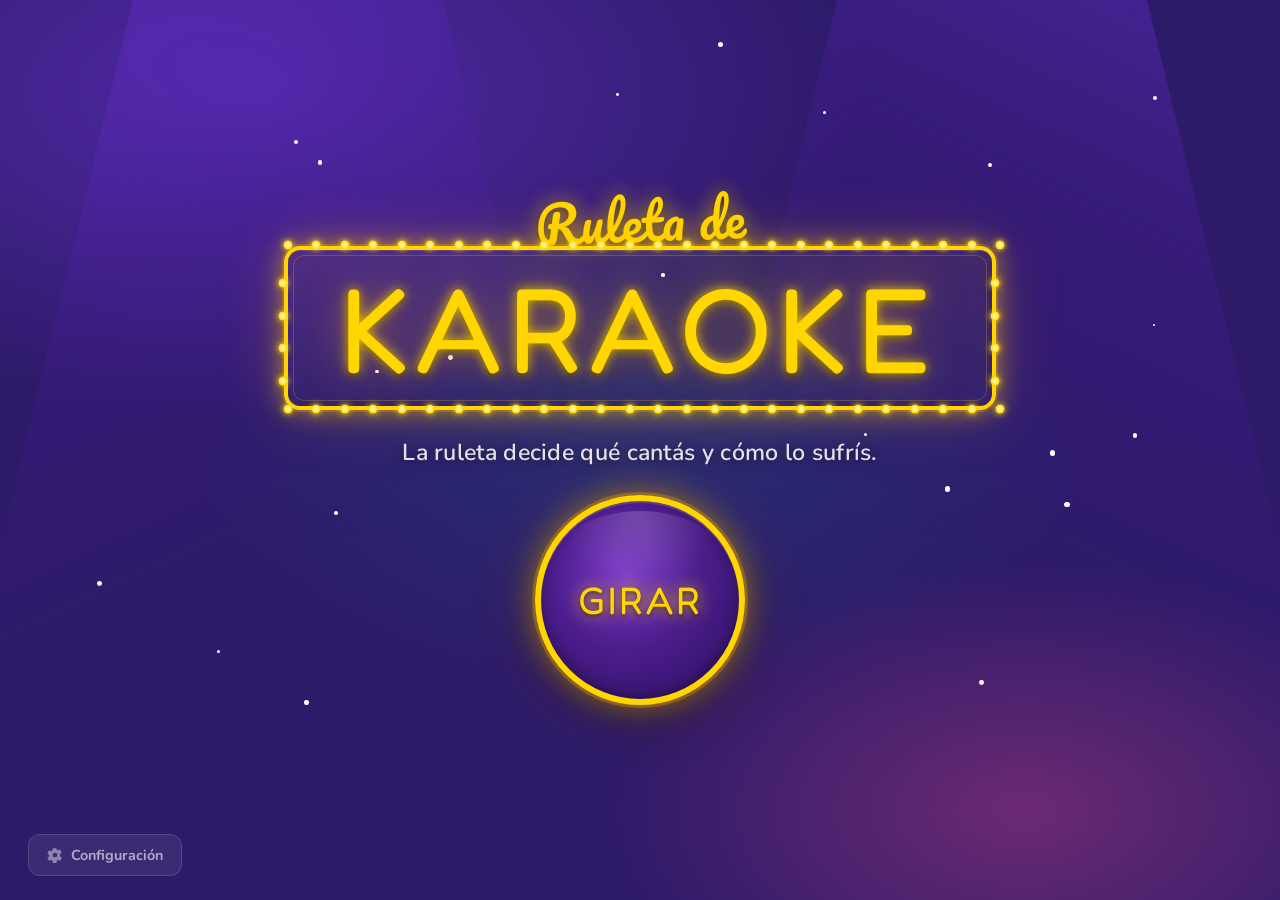
==== index.html @ f4d55608 "Add synthesised spin sound via Web Audio API" ====
<!DOCTYPE html>
<html lang="es">
<head>
  <meta charset="UTF-8" />
  <meta name="viewport" content="width=device-width, initial-scale=1.0" />
  <meta name="description" content="Ruleta de Karaoke — el party game que elige la canción y el desafío por vos." />
  <title>Ruleta de Karaoke 🎤</title>
  <link rel="stylesheet" href="css/style.css?v=7" />
</head>
<body>


  <!-- ══════════════════════════════════════════════════════
       SCREEN 1 — HOME
       ══════════════════════════════════════════════════════ -->
  <div id="screen-home" class="screen active">

    <!-- Decorative light beams -->
    <div class="home-beams" aria-hidden="true">
      <div class="beam beam-left"></div>
      <div class="beam beam-right"></div>
    </div>

    <!-- Sparkle stars (populated by JS) -->
    <div class="home-stars" id="home-stars" aria-hidden="true"></div>

    <!-- Centered main content -->
    <main class="home-main">

      <!-- Logo -->
      <div class="home-logo" role="heading" aria-label="Ruleta de Karaoke">
        <div class="logo-top">Ruleta de</div>
        <div class="logo-frame" id="logo-frame">
          <span class="logo-karaoke">KARAOKE</span>
        </div>
      </div>

      <!-- Tagline -->
      <p class="home-tagline">La ruleta decide qué cantás y cómo lo sufrís.</p>

      <!-- Current player (visible only when players are set) -->
      <div class="current-player-display hidden" id="current-player-display">
        <span class="turn-label">Turno de</span>
        <span class="turn-name" id="current-player-name"></span>
      </div>

      <!-- CTA principal -->
      <button class="btn-girar" id="btn-spin" aria-label="Girar la ruleta">
        GIRAR
      </button>

    </main>

    <!-- Configuración — bottom left, secondary -->
    <button class="btn-config-home" id="btn-config" aria-label="Configuración">
      <svg class="config-gear" width="16" height="16" viewBox="0 0 24 24" fill="currentColor" aria-hidden="true">
        <path d="M12 15.5A3.5 3.5 0 018.5 12 3.5 3.5 0 0112 8.5a3.5 3.5 0 013.5 3.5 3.5 3.5 0 01-3.5 3.5m7.43-2.92c.04-.34.07-.68.07-1.08s-.03-.74-.07-1.08l2.32-1.82c.21-.16.27-.46.13-.7l-2.2-3.8c-.14-.25-.42-.33-.67-.25l-2.74 1.1c-.57-.44-1.18-.81-1.86-1.08l-.42-2.9C14.22 2.18 13.95 2 13.66 2h-4.4c-.29 0-.56.18-.6.46l-.41 2.9c-.68.27-1.29.64-1.87 1.08L3.64 5.35c-.25-.09-.53 0-.67.25l-2.2 3.8c-.14.24-.08.54.13.7l2.32 1.82c-.04.34-.07.7-.07 1.08s.03.74.07 1.08L.9 15.9c-.21.16-.27.46-.13.7l2.2 3.8c.14.25.42.33.67.25l2.74-1.1c.58.44 1.19.81 1.87 1.08l.41 2.9c.04.28.31.47.6.47h4.4c.29 0 .56-.19.6-.47l.42-2.9c.68-.27 1.29-.64 1.86-1.08l2.74 1.1c.25.08.53 0 .67-.25l2.2-3.8c.14-.24.08-.54-.13-.7l-2.32-1.82z"/>
      </svg>
      Configuración
    </button>

  </div><!-- /screen-home -->


  <!-- ══════════════════════════════════════════════════════
       SCREEN 2 — SPINNING
       ══════════════════════════════════════════════════════ -->
  <div id="screen-spinning" class="screen hidden">

    <!-- Player badge (when players are loaded) -->
    <div class="spin-player-badge hidden" id="spin-player-badge"></div>

    <!-- ── THE VISOR ─────────────────────────────────────────── -->
    <div class="visor" id="visor">

      <!-- SONG section -->
      <div class="visor-section">
        <div class="visor-section-label">CANCIÓN</div>
        <div class="visor-window" id="window-song">
          <div class="window-tape" id="tape-song"></div>
          <div class="window-edge window-edge--left"></div>
          <div class="window-edge window-edge--right"></div>
        </div>
      </div>

      <!-- Divider -->
      <div class="visor-divider"></div>

      <!-- CHALLENGE section -->
      <div class="visor-section">
        <div class="visor-section-label">DESAFÍO</div>
        <div class="visor-window visor-window--sm" id="window-challenge">
          <div class="window-tape" id="tape-challenge"></div>
          <div class="window-edge window-edge--left"></div>
          <div class="window-edge window-edge--right"></div>
        </div>
      </div>

    </div><!-- /visor -->

    <!-- Subtle status label -->
    <p class="spin-status" id="spin-status">Girando…</p>

  </div><!-- /screen-spinning -->


  <!-- ══════════════════════════════════════════════════════
       SCREEN 3 — RESULT
       ══════════════════════════════════════════════════════ -->
  <div id="screen-result" class="screen hidden">

    <!-- Player badge -->
    <div class="result-player-badge hidden" id="result-player-badge"></div>

    <!-- Song card -->
    <div class="result-card song-card" id="result-song-card">
      <div class="card-eyebrow">🎵 Canción</div>
      <div id="result-song-title" class="song-title"></div>
      <div id="result-song-artist" class="song-artist"></div>
    </div>

    <!-- Challenge card -->
    <div class="result-card challenge-card" id="result-challenge-card">
      <div class="card-eyebrow">⚡ Desafío</div>
      <div class="challenge-inner">
        <span id="result-challenge-emoji" class="challenge-emoji"></span>
        <span id="result-challenge-text" class="challenge-text"></span>
      </div>
      <div id="result-intensity-badge" class="intensity-badge"></div>
    </div>

    <!-- Changes counter -->
    <div class="changes-row" id="result-actions-meta">
      <span>Cambios restantes:</span>
      <div id="changes-dots" class="changes-dots" style="display:flex;gap:6px;"></div>
    </div>

    <!-- Action buttons -->
    <div class="result-actions" id="result-actions">
      <button class="btn-change" id="btn-change-song">🔄 Cambiar canción</button>
      <button class="btn-sing"   id="btn-sing">🎤 CANTAR</button>
    </div>

    <!-- Reroll mini-overlay (shown inside this screen while quick-spinning) -->
    <div class="reroll-overlay hidden" id="reroll-overlay">
      <div class="reroll-visor-label">CANCIÓN</div>
      <div class="reroll-visor-window" id="reroll-window">
        <div class="window-tape" id="tape-reroll"></div>
        <div class="window-edge window-edge--left"></div>
        <div class="window-edge window-edge--right"></div>
      </div>
    </div>

  </div><!-- /screen-result -->


  <!-- ══════════════════════════════════════════════════════
       SCREEN 4 — PLAYER (YouTube karaoke)
       ══════════════════════════════════════════════════════ -->
  <div id="screen-player" class="screen hidden">

    <div class="player-header">
      <div class="player-song-info">
        <div class="player-song-title" id="player-song-title"></div>
        <div class="player-song-artist" id="player-song-artist"></div>
      </div>
      <div class="player-challenge-badge" id="player-challenge-badge"></div>
    </div>

    <div class="yt-container">
      <!-- YouTube IFrame API will populate this -->
      <div id="yt-embed" style="width:100%;height:100%;"></div>

      <!-- Error overlay (shown if embed is blocked) -->
      <div class="yt-error-overlay hidden" id="yt-error-overlay">
        <div class="yt-error-icon">😬</div>
        <div class="yt-error-text" id="yt-error-text">No se pudo cargar el video.</div>
        <div class="yt-error-note">
          Este video tiene restricciones de reproducción.
        </div>
        <div class="yt-error-actions">
          <button class="btn-reload-yt" id="btn-yt-reload">↩ Reintentar</button>
          <button class="btn-change"    id="btn-yt-skip">🔄 Otra canción</button>
        </div>
        <button class="btn-show-log" id="btn-show-log">📋 Ver log</button>
      </div>

      <!-- Log overlay -->
      <div class="log-overlay hidden" id="log-overlay">
        <pre class="log-pre" id="log-pre"></pre>
        <div class="log-actions">
          <button class="btn-copy-log" id="btn-copy-log">📋 Copiar</button>
          <button class="btn-close-log" id="btn-close-log">✕ Cerrar</button>
        </div>
      </div>
    </div>

    <div class="player-footer">
      <button class="btn-end-round" id="btn-end-round">⏭ SIGUIENTE RONDA</button>
    </div>

  </div><!-- /screen-player -->


  <!-- ══════════════════════════════════════════════════════
       MODAL — CONFIG
       ══════════════════════════════════════════════════════ -->
  <div id="modal-config" class="modal hidden" role="dialog" aria-modal="true" aria-label="Configuración">
    <div class="modal-backdrop" id="modal-backdrop"></div>

    <div class="modal-content">
      <div class="modal-header">
        <h2>⚙️ Configuración</h2>
        <button class="btn-close" id="btn-close-config" aria-label="Cerrar">✕</button>
      </div>

      <!-- Intensity -->
      <div class="config-section">
        <label class="config-label">Intensidad de desafíos</label>
        <div class="intensity-selector" id="intensity-selector">
          <button class="intensity-btn" data-value="suave">😊 Suave</button>
          <button class="intensity-btn active" data-value="estandar">🔥 Estándar</button>
          <button class="intensity-btn" data-value="picante">🌶️ Picante</button>
        </div>
      </div>

      <!-- Players -->
      <div class="config-section">
        <label class="config-label">Jugadores <span style="font-weight:400;text-transform:none;letter-spacing:0;">(opcional)</span></label>
        <div id="players-list" class="players-list"></div>
        <div class="add-player-row">
          <input
            type="text"
            id="player-input"
            class="player-input"
            placeholder="Nombre del jugador"
            maxlength="20"
            autocomplete="off"
          />
          <button class="btn-add-player" id="btn-add-player">+ Agregar</button>
        </div>
      </div>

      <button class="btn-save-config" id="btn-save-config">Guardar configuración</button>
    </div>
  </div><!-- /modal-config -->


  <!-- ══════════════════════════════════════════════════════
       SCREEN PLAYER V2 — built from scratch like test-embeds
       Uses pv2-off (opacity only, never display:none) so the
       YT.Player iframe lives in the DOM from API-ready onward.
       ══════════════════════════════════════════════════════ -->
  <div id="screen-player-v2" class="pv2-off">

    <div class="pv2-header">
      <div class="pv2-song-info">
        <div class="pv2-song-title"  id="pv2-song-title"></div>
        <div class="pv2-song-artist" id="pv2-song-artist"></div>
      </div>
      <div class="pv2-challenge-badge" id="pv2-challenge-badge"></div>
    </div>

    <div class="pv2-yt-wrap">
      <!-- Karaoke iframe -->
      <iframe
        id="karaoke-frame"
        src="karaoke-player.html"
        allow="autoplay; encrypted-media"
        allowfullscreen
        referrerpolicy="strict-origin-when-cross-origin"
        style="position:absolute;inset:0;width:100%;height:100%;border:none;"
      ></iframe>

      <!-- Error overlay (reuses existing .yt-error-overlay styles) -->
      <div class="yt-error-overlay hidden" id="pv2-error-overlay">
        <div class="yt-error-icon">😬</div>
        <div class="yt-error-text" id="pv2-error-text">No se pudo cargar el video.</div>
        <div class="yt-error-note">Este video tiene restricciones de reproducción.</div>
        <div class="yt-error-actions">
          <button class="btn-reload-yt" id="pv2-btn-reload">↩ Reintentar</button>
          <button class="btn-change"    id="pv2-btn-skip">🔄 Otra canción</button>
        </div>
        <button class="btn-show-log" id="pv2-btn-show-log">📋 Ver log</button>
      </div>

      <!-- Log overlay -->
      <div class="log-overlay hidden" id="pv2-log-overlay">
        <pre class="log-pre" id="pv2-log-pre"></pre>
        <div class="log-actions">
          <button class="btn-copy-log"  id="pv2-btn-copy-log">📋 Copiar</button>
          <button class="btn-close-log" id="pv2-btn-close-log">✕ Cerrar</button>
        </div>
      </div>
    </div>

    <div class="player-footer">
      <button class="btn-end-round" id="pv2-btn-end-round">⏭ SIGUIENTE RONDA</button>
    </div>

  </div><!-- /screen-player-v2 -->

  <!-- ── Scripts ──────────────────────────────────────────────── -->
  <script src="js/data.js?v=7"></script>
  <script src="js/wheel.js?v=7"></script>
  <script src="js/app.js?v=22"></script>
  <!-- YouTube IFrame API lives inside karaoke-player.html, not here -->

</body>
</html>
---- css/style.css ----
/* ============================================================
   RULETA DE KARAOKE — Styles
   ============================================================ */

/* ── Fonts ──────────────────────────────────────────────────── */
@import url('https://fonts.googleapis.com/css2?family=Fredoka+One&family=Nunito:wght@400;600;700;800;900&family=Pacifico&display=swap');

/* ── Variables ──────────────────────────────────────────────── */
:root {
  --bg:           #2D1B69;
  --bg-mid:       #3D2490;
  --bg-card:      rgba(255,255,255,0.10);
  --bg-card-alt:  rgba(255,255,255,0.07);
  --border:       rgba(255,255,255,0.15);

  --pink:         #FF4D8D;
  --yellow:       #FFD600;
  --teal:         #00C2C7;
  --orange:       #FF6E40;
  --purple:       #A78BFA;
  --green:        #22C55E;

  --text:         #FFFFFF;
  --text-muted:   #C4AFFF;
  --text-dim:     rgba(255,255,255,0.5);

  --radius-sm:    12px;
  --radius-md:    20px;
  --radius-lg:    28px;
  --radius-pill:  999px;

  --shadow:       0 8px 32px rgba(0,0,0,0.4);
  --shadow-lg:    0 16px 48px rgba(0,0,0,0.5);

  --transition:   0.22s ease;

  --font-title:   'Fredoka One', cursive;
  --font-body:    'Nunito', sans-serif;
}

/* ── Reset ──────────────────────────────────────────────────── */
*, *::before, *::after { box-sizing: border-box; margin: 0; padding: 0; }

html, body {
  height: 100%;
  overflow: hidden;
  background: var(--bg);
  color: var(--text);
  font-family: var(--font-body);
  font-size: 16px;
  -webkit-font-smoothing: antialiased;
}

button {
  font-family: var(--font-body);
  cursor: pointer;
  border: none;
  outline: none;
}

/* ── Background decoration ──────────────────────────────────── */
body::before {
  content: '';
  position: fixed;
  inset: 0;
  background:
    radial-gradient(ellipse 80% 60% at 20% 10%, rgba(124,58,237,0.45) 0%, transparent 60%),
    radial-gradient(ellipse 60% 50% at 80% 90%, rgba(255,77,141,0.30) 0%, transparent 55%),
    radial-gradient(ellipse 50% 40% at 50% 50%, rgba(0,194,199,0.12) 0%, transparent 70%);
  pointer-events: none;
  z-index: 0;
}

/* ── Screens ────────────────────────────────────────────────── */
.screen {
  position: fixed;
  inset: 0;
  display: flex;
  flex-direction: column;
  align-items: center;
  justify-content: flex-start;
  z-index: 1;
  overflow-y: auto;
  overflow-x: hidden;
  transition: opacity var(--transition), transform var(--transition);
}

.screen.hidden {
  opacity: 0;
  pointer-events: none;
  transform: scale(0.97);
}

.screen.active {
  opacity: 1;
  pointer-events: all;
  transform: scale(1);
}

/* ── ════════════════════════════════════════════════════════
   HOME SCREEN
   ════════════════════════════════════════════════════════ */

#screen-home {
  padding: 0;
  justify-content: center;
  overflow: hidden;
}

/* ── Light beams ─────────────────────────────────────── */
.home-beams {
  position: absolute;
  inset: 0;
  pointer-events: none;
  z-index: 0;
}

.beam {
  position: absolute;
  top: 0;
  width: 55%;
  height: 90%;
  opacity: 0.75;
}

.beam-left {
  left: -5%;
  background: linear-gradient(
    155deg,
    rgba(110, 50, 220, 0.55) 0%,
    rgba(90, 30, 180, 0.25) 30%,
    transparent 65%
  );
  clip-path: polygon(28% 0%, 72% 0%, 100% 100%, 0% 100%);
}

.beam-right {
  right: -5%;
  background: linear-gradient(
    205deg,
    rgba(110, 50, 220, 0.55) 0%,
    rgba(90, 30, 180, 0.25) 30%,
    transparent 65%
  );
  clip-path: polygon(28% 0%, 72% 0%, 100% 100%, 0% 100%);
}

/* ── Stars ───────────────────────────────────────────── */
.home-stars {
  position: absolute;
  inset: 0;
  pointer-events: none;
  z-index: 0;
}

.star {
  position: absolute;
  border-radius: 50%;
  background: white;
  animation: twinkle var(--dur, 2s) ease-in-out infinite alternate;
  animation-delay: var(--delay, 0s);
}

@keyframes twinkle {
  0%   { opacity: 0.15; transform: scale(0.8); }
  100% { opacity: 0.9;  transform: scale(1.2); }
}

/* ── Main layout ─────────────────────────────────────── */
.home-main {
  position: relative;
  z-index: 1;
  display: flex;
  flex-direction: column;
  align-items: center;
  justify-content: center;
  gap: clamp(18px, 3vh, 32px);
  padding: 0 24px;
  width: 100%;
  flex: 1;
}

/* ── Logo ────────────────────────────────────────────── */
.home-logo {
  display: flex;
  flex-direction: column;
  align-items: center;
  gap: 4px;
}

/* "Ruleta de" — script style */
.logo-top {
  font-family: 'Pacifico', cursive;
  font-size: clamp(1.8rem, 4vw, 3rem);
  color: #FFD600;
  text-shadow:
    0 0 20px rgba(255, 214, 0, 0.7),
    0 2px 8px rgba(0, 0, 0, 0.5);
  line-height: 1;
  /* Slight tilt for personality */
  transform: rotate(-2deg);
  margin-bottom: -4px;
}

/* Marquee frame around KARAOKE */
.logo-frame {
  position: relative;
  border: 4px solid #FFD600;
  border-radius: 16px;
  padding: clamp(10px, 2vh, 18px) clamp(28px, 5vw, 52px);
  background: linear-gradient(
    180deg,
    rgba(255, 214, 0, 0.07) 0%,
    rgba(180, 100, 0, 0.04) 100%
  );
  box-shadow:
    0 0 0 2px rgba(255, 160, 0, 0.25),
    0 0 24px rgba(255, 214, 0, 0.55),
    0 0 64px rgba(255, 160, 0, 0.25),
    inset 0 1px 0 rgba(255, 255, 255, 0.12);
}

/* Inner secondary border — marquee depth */
.logo-frame::before {
  content: '';
  position: absolute;
  inset: 5px;
  border-radius: 11px;
  border: 1.5px solid rgba(255, 214, 0, 0.22);
  pointer-events: none;
}

/* Marquee dot lights (JS adds .logo-dot children) */
.logo-dot {
  position: absolute;
  width: 9px;
  height: 9px;
  border-radius: 50%;
  background: radial-gradient(circle, #FFF8A0 20%, #FFD600 70%);
  box-shadow:
    0 0 5px rgba(255, 214, 0, 0.9),
    0 0 10px rgba(255, 214, 0, 0.5);
  animation: dot-pulse 1.6s ease-in-out infinite alternate;
  animation-delay: var(--dot-delay, 0s);
}

@keyframes dot-pulse {
  from { opacity: 0.55; box-shadow: 0 0 4px rgba(255,214,0,0.6); }
  to   { opacity: 1;    box-shadow: 0 0 10px rgba(255,214,0,1), 0 0 18px rgba(255,160,0,0.5); }
}

/* "KARAOKE" text */
.logo-karaoke {
  display: block;
  font-family: var(--font-title);
  font-size: clamp(3.2rem, 9vw, 7rem);
  color: #FFD600;
  letter-spacing: clamp(3px, 0.8vw, 8px);
  line-height: 1;
  text-shadow:
    0 0 12px rgba(255, 214, 0, 0.9),
    0 0 40px rgba(255, 160, 0, 0.5),
    0 3px 6px rgba(0, 0, 0, 0.6);
}

/* ── Tagline ──────────────────────────────────────────── */
.home-tagline {
  font-family: var(--font-body);
  font-size: clamp(0.95rem, 2.2vw, 1.35rem);
  font-weight: 600;
  color: rgba(255, 255, 255, 0.88);
  text-align: center;
  letter-spacing: 0.3px;
  text-shadow: 0 1px 8px rgba(0, 0, 0, 0.5);
  max-width: 520px;
}

/* ── Player turn ──────────────────────────────────────── */
.current-player-display {
  display: flex;
  flex-direction: column;
  align-items: center;
  gap: 4px;
  min-height: 52px;
}

.current-player-display.hidden { display: none; }

.turn-label {
  font-size: 0.78rem;
  font-weight: 800;
  color: var(--text-muted);
  text-transform: uppercase;
  letter-spacing: 2px;
}

.turn-name {
  display: inline-block;
  background: linear-gradient(135deg, var(--pink), var(--purple));
  border-radius: var(--radius-pill);
  padding: 6px 22px;
  font-family: var(--font-title);
  font-size: 1.3rem;
  color: white;
  box-shadow: 0 4px 16px rgba(255,77,141,0.4);
}

/* ── GIRAR button — circular, gold ───────────────────── */
.btn-girar {
  position: relative;
  width: clamp(148px, 20vw, 210px);
  height: clamp(148px, 20vw, 210px);
  border-radius: 50%;

  /* Outer gold ring */
  background: radial-gradient(
    circle at 42% 38%,
    #7B35C8 0%,
    #4A1D8A 45%,
    #2D0F60 100%
  );
  border: 6px solid #FFD600;

  box-shadow:
    0 0 0 3px rgba(255, 160, 0, 0.3),
    0 0 30px rgba(255, 214, 0, 0.5),
    0 0 70px rgba(255, 140, 0, 0.2),
    0 10px 40px rgba(0, 0, 0, 0.55),
    inset 0 2px 0 rgba(255, 255, 255, 0.15),
    inset 0 -4px 12px rgba(0, 0, 0, 0.3);

  font-family: var(--font-title);
  font-size: clamp(1.7rem, 3.5vw, 2.4rem);
  letter-spacing: 3px;
  color: #FFD600;
  text-shadow:
    0 0 16px rgba(255, 214, 0, 0.9),
    0 2px 4px rgba(0, 0, 0, 0.6);

  cursor: pointer;
  transition: transform 0.15s cubic-bezier(0.34, 1.56, 0.64, 1),
              box-shadow 0.15s ease;
  overflow: hidden;
}

/* Shine overlay inside button */
.btn-girar::before {
  content: '';
  position: absolute;
  top: 5%;
  left: 10%;
  width: 80%;
  height: 45%;
  border-radius: 50%;
  background: radial-gradient(
    ellipse at 50% 0%,
    rgba(255, 255, 255, 0.18) 0%,
    transparent 70%
  );
  pointer-events: none;
}

.btn-girar:hover {
  transform: scale(1.07);
  box-shadow:
    0 0 0 4px rgba(255, 200, 0, 0.45),
    0 0 50px rgba(255, 214, 0, 0.75),
    0 0 100px rgba(255, 140, 0, 0.3),
    0 14px 50px rgba(0, 0, 0, 0.55),
    inset 0 2px 0 rgba(255, 255, 255, 0.2),
    inset 0 -4px 12px rgba(0, 0, 0, 0.3);
}

.btn-girar:active {
  transform: scale(0.96);
  box-shadow:
    0 0 0 2px rgba(255, 200, 0, 0.3),
    0 0 20px rgba(255, 214, 0, 0.4),
    0 4px 16px rgba(0, 0, 0, 0.5),
    inset 0 4px 12px rgba(0, 0, 0, 0.4);
}

/* Subtle pulsing glow on GIRAR (idle) */
@keyframes girar-pulse {
  0%, 100% { box-shadow:
    0 0 0 3px rgba(255, 160, 0, 0.3),
    0 0 30px rgba(255, 214, 0, 0.5),
    0 0 70px rgba(255, 140, 0, 0.2),
    0 10px 40px rgba(0, 0, 0, 0.55),
    inset 0 2px 0 rgba(255, 255, 255, 0.15),
    inset 0 -4px 12px rgba(0, 0, 0, 0.3);
  }
  50% { box-shadow:
    0 0 0 5px rgba(255, 160, 0, 0.2),
    0 0 45px rgba(255, 214, 0, 0.65),
    0 0 90px rgba(255, 140, 0, 0.3),
    0 10px 40px rgba(0, 0, 0, 0.55),
    inset 0 2px 0 rgba(255, 255, 255, 0.15),
    inset 0 -4px 12px rgba(0, 0, 0, 0.3);
  }
}

.btn-girar {
  animation: girar-pulse 2.8s ease-in-out infinite;
}

.btn-girar:hover,
.btn-girar:active {
  animation: none;
}

/* ── Configuración button — bottom left ───────────────── */
.btn-config-home {
  position: absolute;
  bottom: 24px;
  left: 28px;
  z-index: 2;

  display: flex;
  align-items: center;
  gap: 8px;

  background: rgba(255, 255, 255, 0.07);
  border: 1.5px solid rgba(255, 255, 255, 0.13);
  border-radius: var(--radius-sm);
  padding: 10px 18px;

  font-family: var(--font-body);
  font-size: 0.9rem;
  font-weight: 700;
  color: rgba(255, 255, 255, 0.6);

  cursor: pointer;
  transition: background 0.2s, color 0.2s, border-color 0.2s;
  backdrop-filter: blur(6px);
}

.btn-config-home:hover {
  background: rgba(255, 255, 255, 0.14);
  color: rgba(255, 255, 255, 0.92);
  border-color: rgba(255, 255, 255, 0.25);
}

.config-gear {
  opacity: 0.7;
  flex-shrink: 0;
  transition: transform 0.4s ease;
}

.btn-config-home:hover .config-gear {
  transform: rotate(60deg);
  opacity: 1;
}

/* ── ════════════════════════════════════════════════════════
   SPINNING SCREEN — VISOR
   ════════════════════════════════════════════════════════ */

#screen-spinning {
  align-items: center;
  justify-content: center;
  gap: 20px;
  overflow: hidden;
}

/* Player badge */
.spin-player-badge {
  display: inline-block;
  background: linear-gradient(135deg, var(--pink), var(--purple));
  border-radius: var(--radius-pill);
  padding: 6px 22px;
  font-family: var(--font-title);
  font-size: 1.1rem;
  box-shadow: 0 4px 16px rgba(255,77,141,0.4);
  z-index: 1;
}
.spin-player-badge.hidden { display: none; }

/* ── Visor container ─────────────────────────────────────── */
.visor {
  width: min(88vw, 700px);
  background: linear-gradient(160deg, #18093A 0%, #100626 60%, #18093A 100%);
  border-radius: 28px;
  border: 1.5px solid rgba(255, 255, 255, 0.07);
  padding: clamp(20px, 3vh, 32px) clamp(20px, 4vw, 36px);
  box-shadow:
    0 0 0 1px rgba(255, 255, 255, 0.03),
    0 32px 80px rgba(0, 0, 0, 0.75),
    0 8px 24px rgba(0, 0, 0, 0.5),
    inset 0 1px 0 rgba(255, 255, 255, 0.06);
  display: flex;
  flex-direction: column;
  gap: 12px;
  position: relative;
  z-index: 1;
}

/* Subtle top edge highlight on visor */
.visor::before {
  content: '';
  position: absolute;
  top: 0;
  left: 10%;
  right: 10%;
  height: 1px;
  background: linear-gradient(90deg, transparent, rgba(255,255,255,0.12), transparent);
  border-radius: 1px;
  pointer-events: none;
}

/* ── Visor section (song / challenge) ────────────────────── */
.visor-section {
  display: flex;
  flex-direction: column;
  gap: 6px;
}

.visor-section-label {
  font-family: var(--font-body);
  font-size: 0.65rem;
  font-weight: 800;
  letter-spacing: 3.5px;
  text-transform: uppercase;
  color: rgba(255, 255, 255, 0.28);
  padding-left: 6px;
}

/* ── Window — the visible curved opening ─────────────────── */
.visor-window {
  position: relative;
  height: 110px;
  border-radius: 18px;
  overflow: hidden;
  background: #060115;
  border: 1.5px solid rgba(255, 255, 255, 0.05);
  box-shadow:
    inset 0 4px 24px rgba(0, 0, 0, 0.9),
    inset 0 0 0 1px rgba(0, 0, 0, 0.5);
}

.visor-window--sm {
  height: 85px;
}

/* Top/bottom inner shadow for depth — makes items "emerge" into view */
.visor-window::before,
.visor-window::after {
  content: '';
  position: absolute;
  left: 0;
  right: 0;
  height: 32px;
  z-index: 3;
  pointer-events: none;
}

.visor-window::before {
  top: 0;
  background: linear-gradient(180deg, #060115 0%, transparent 100%);
}

.visor-window::after {
  bottom: 0;
  background: linear-gradient(0deg, #060115 0%, transparent 100%);
}

/* ── Tape — scrolling strip of items ─────────────────────── */
.window-tape {
  position: absolute;
  left: 0;
  right: 0;
  top: 0;
  will-change: transform;
}

/* Individual tape item */
.tape-item {
  display: flex;
  align-items: center;
  justify-content: center;
  padding: 0 28px;
  text-align: center;
  box-sizing: border-box;
  gap: 10px;
}

/* Song tape items */
.tape-item--song {
  flex-direction: column;
  gap: 2px;
}

.tape-song-inner {
  display: flex;
  flex-direction: column;
  align-items: center;
  gap: 2px;
  width: 100%;
}

.tape-song-title {
  font-family: var(--font-title);
  font-size: clamp(1.3rem, 3.2vw, 1.9rem);
  color: #FFFFFF;
  line-height: 1.15;
  white-space: nowrap;
  overflow: hidden;
  text-overflow: ellipsis;
  max-width: 100%;
}

.tape-song-artist {
  font-family: var(--font-body);
  font-size: clamp(0.78rem, 1.8vw, 0.95rem);
  font-weight: 700;
  color: rgba(167, 139, 250, 0.85);
  white-space: nowrap;
  overflow: hidden;
  text-overflow: ellipsis;
  max-width: 100%;
}

/* Challenge tape items */
.tape-item--challenge {
  flex-direction: row;
  gap: 12px;
}

.tape-challenge-emoji {
  font-size: clamp(1.3rem, 3vw, 1.8rem);
  flex-shrink: 0;
  line-height: 1;
}

.tape-challenge-text {
  font-family: var(--font-title);
  font-size: clamp(1.1rem, 2.8vw, 1.55rem);
  color: var(--yellow);
  text-align: left;
  line-height: 1.2;
}

/* Target item snap animation (plays when tape stops) */
.tape-item--target {
  animation: none;
}

.tape-item--snap {
  animation: tape-snap 0.35s cubic-bezier(0.34, 1.56, 0.64, 1);
}

@keyframes tape-snap {
  0%   { transform: scale(0.95); opacity: 0.7; }
  60%  { transform: scale(1.04); }
  100% { transform: scale(1);    opacity: 1; }
}

/* ── Edge fades — depth/framing ──────────────────────────── */
.window-edge {
  position: absolute;
  top: 0;
  bottom: 0;
  width: 72px;
  z-index: 2;
  pointer-events: none;
}

.window-edge--left {
  left: 0;
  background: linear-gradient(90deg, #060115 0%, transparent 100%);
}

.window-edge--right {
  right: 0;
  background: linear-gradient(-90deg, #060115 0%, transparent 100%);
}

/* ── Divider between sections ────────────────────────────── */
.visor-divider {
  height: 1px;
  background: linear-gradient(90deg, transparent, rgba(255,255,255,0.07), transparent);
  margin: 0 4px;
}

/* ── Spin status label ───────────────────────────────────── */
.spin-status {
  font-family: var(--font-body);
  font-size: 0.8rem;
  font-weight: 800;
  color: rgba(255, 255, 255, 0.22);
  text-transform: uppercase;
  letter-spacing: 2.5px;
  text-align: center;
  z-index: 1;
  transition: opacity 0.3s;
}

/* ── Wheel wrap (kept for reroll overlay) ────────────────── */
.wheel-wrap {
  display: flex;
  flex-direction: column;
  align-items: center;
  gap: 8px;
}

.wheel-label {
  font-family: var(--font-body);
  font-weight: 800;
  font-size: 0.72rem;
  letter-spacing: 2px;
  text-transform: uppercase;
  color: var(--text-muted);
}

/* ── ════════════════════════════════════════════════════════
   RESULT SCREEN
   ════════════════════════════════════════════════════════ */

#screen-result {
  padding: 20px 24px 32px;
  gap: 14px;
  justify-content: center;
  max-width: 680px;
  margin: 0 auto;
}

.result-player-badge {
  background: linear-gradient(135deg, var(--pink), var(--purple));
  border-radius: var(--radius-pill);
  padding: 8px 28px;
  font-family: var(--font-title);
  font-size: 1.3rem;
  text-align: center;
  box-shadow: 0 4px 16px rgba(255,77,141,0.4);
  align-self: center;
}

.result-player-badge.hidden { display: none; }

/* Cards */
.result-card {
  width: 100%;
  border-radius: var(--radius-lg);
  padding: 20px 28px;
  border: 1.5px solid var(--border);
  backdrop-filter: blur(12px);
  -webkit-backdrop-filter: blur(12px);
  box-shadow: var(--shadow);
  opacity: 0;
  transform: translateY(24px);
  transition: none;
}

.result-card.pop-in {
  animation: card-pop 0.45s cubic-bezier(0.34,1.56,0.64,1) forwards;
}

@keyframes card-pop {
  from { opacity: 0; transform: translateY(28px) scale(0.94); }
  to   { opacity: 1; transform: translateY(0)    scale(1); }
}

.song-card {
  background: linear-gradient(135deg, rgba(255,77,141,0.18) 0%, rgba(124,58,237,0.18) 100%);
  border-color: rgba(255,77,141,0.35);
}

.challenge-card {
  background: linear-gradient(135deg, rgba(255,214,0,0.12) 0%, rgba(255,110,64,0.12) 100%);
  border-color: rgba(255,214,0,0.30);
}

.card-eyebrow {
  font-size: 0.72rem;
  font-weight: 800;
  letter-spacing: 2.5px;
  text-transform: uppercase;
  color: var(--text-muted);
  margin-bottom: 6px;
}

.song-title {
  font-family: var(--font-title);
  font-size: clamp(1.6rem, 4vw, 2.4rem);
  line-height: 1.15;
  color: var(--text);
  word-break: break-word;
}

.song-artist {
  font-size: 1rem;
  font-weight: 700;
  color: var(--pink);
  margin-top: 4px;
}

/* Swap animation for reroll */
.swap-out {
  animation: swap-out 0.25s ease forwards;
}
.swap-in {
  animation: swap-in 0.35s cubic-bezier(0.34,1.56,0.64,1) forwards;
}

@keyframes swap-out {
  from { opacity: 1; transform: translateY(0); }
  to   { opacity: 0; transform: translateY(-10px); }
}
@keyframes swap-in {
  from { opacity: 0; transform: translateY(10px) scale(0.95); }
  to   { opacity: 1; transform: translateY(0)    scale(1); }
}

.challenge-inner {
  display: flex;
  align-items: center;
  gap: 14px;
}

.challenge-emoji {
  font-size: 2.4rem;
  line-height: 1;
  flex-shrink: 0;
}

.challenge-text {
  font-family: var(--font-title);
  font-size: clamp(1.25rem, 3vw, 1.9rem);
  line-height: 1.2;
  color: var(--text);
  flex: 1;
}

.intensity-badge {
  display: inline-block;
  font-size: 0.75rem;
  font-weight: 800;
  letter-spacing: 1.5px;
  text-transform: uppercase;
  border-radius: var(--radius-pill);
  padding: 3px 12px;
  margin-top: 8px;
}

.intensity-suave    { background: rgba(34,197,94,0.25);  color: #86efac; border: 1px solid rgba(34,197,94,0.4); }
.intensity-estandar { background: rgba(255,110,64,0.25); color: #fdba74; border: 1px solid rgba(255,110,64,0.4); }
.intensity-picante  { background: rgba(239,68,68,0.25);  color: #fca5a5; border: 1px solid rgba(239,68,68,0.4); }

/* Changes counter */
.changes-row {
  display: flex;
  align-items: center;
  justify-content: center;
  gap: 10px;
  font-size: 0.82rem;
  font-weight: 700;
  color: var(--text-muted);
  text-transform: uppercase;
  letter-spacing: 1.5px;
  opacity: 0;
}

.changes-row.pop-in {
  animation: card-pop 0.4s 0.3s cubic-bezier(0.34,1.56,0.64,1) forwards;
}

.change-dot {
  display: inline-block;
  width: 14px;
  height: 14px;
  border-radius: 50%;
  transition: background var(--transition), transform var(--transition);
}

.change-dot.available {
  background: var(--yellow);
  box-shadow: 0 0 8px rgba(255,214,0,0.6);
}

.change-dot.used {
  background: rgba(255,255,255,0.15);
}

/* Result actions */
.result-actions {
  width: 100%;
  display: flex;
  gap: 12px;
  opacity: 0;
}

.result-actions.pop-in {
  animation: card-pop 0.45s 0.36s cubic-bezier(0.34,1.56,0.64,1) forwards;
}

.btn-change {
  flex: 1;
  background: var(--bg-card);
  border: 1.5px solid var(--border);
  border-radius: var(--radius-pill);
  padding: 14px 16px;
  color: var(--text);
  font-family: var(--font-body);
  font-size: 0.95rem;
  font-weight: 800;
  display: flex;
  align-items: center;
  justify-content: center;
  gap: 8px;
  transition: background var(--transition), transform 0.12s;
  backdrop-filter: blur(8px);
}

.btn-change:hover:not(:disabled) {
  background: rgba(255,255,255,0.15);
  transform: translateY(-2px);
}

.btn-change:disabled {
  opacity: 0.35;
  cursor: not-allowed;
}

.btn-sing {
  flex: 1.5;
  background: linear-gradient(135deg, var(--yellow) 0%, var(--orange) 100%);
  border-radius: var(--radius-pill);
  padding: 14px 24px;
  color: #1A0A3E;
  font-family: var(--font-title);
  font-size: 1.3rem;
  letter-spacing: 1px;
  box-shadow: 0 6px 24px rgba(255,214,0,0.45);
  display: flex;
  align-items: center;
  justify-content: center;
  gap: 8px;
  transition: transform 0.12s, box-shadow 0.12s;
}

.btn-sing:hover:not(:disabled) {
  transform: translateY(-3px) scale(1.03);
  box-shadow: 0 10px 32px rgba(255,214,0,0.55);
}

.btn-sing:active {
  transform: translateY(1px) scale(0.98);
}

.btn-sing:disabled { opacity: 0.4; cursor: not-allowed; }

/* Reroll overlay */
.reroll-overlay {
  position: absolute;
  inset: 0;
  z-index: 10;
  display: flex;
  flex-direction: column;
  align-items: center;
  justify-content: center;
  background: rgba(45,27,105,0.85);
  backdrop-filter: blur(6px);
  border-radius: var(--radius-md);
  gap: 16px;
}

.reroll-overlay.hidden { display: none; }

.reroll-visor-label {
  font-family: var(--font-title);
  font-size: 0.68rem;
  letter-spacing: 0.14em;
  color: rgba(255,255,255,0.45);
  text-transform: uppercase;
  margin-bottom: 4px;
}

.reroll-visor-window {
  position: relative;
  width: min(380px, 84vw);
  height: 84px;
  overflow: hidden;
  border-radius: 12px;
  background: rgba(0,0,0,0.3);
  border: 1px solid rgba(255,255,255,0.1);
}

.reroll-visor-window::before,
.reroll-visor-window::after {
  content: '';
  position: absolute;
  left: 0; right: 0;
  height: 26px;
  z-index: 2;
  pointer-events: none;
}
.reroll-visor-window::before {
  top: 0;
  background: linear-gradient(180deg, rgba(20,10,55,0.92) 0%, transparent 100%);
}
.reroll-visor-window::after {
  bottom: 0;
  background: linear-gradient(0deg, rgba(20,10,55,0.92) 0%, transparent 100%);
}

#screen-result {
  position: relative;
}

/* ── ════════════════════════════════════════════════════════
   PLAYER SCREEN (YouTube)
   ════════════════════════════════════════════════════════ */

#screen-player {
  padding: 0;
  justify-content: flex-start;
}

.player-header {
  width: 100%;
  background: linear-gradient(180deg, rgba(45,27,105,0.95) 0%, rgba(45,27,105,0.6) 100%);
  backdrop-filter: blur(10px);
  padding: 14px 24px 12px;
  display: flex;
  align-items: center;
  justify-content: space-between;
  gap: 12px;
  flex-wrap: wrap;
  z-index: 2;
  border-bottom: 1px solid var(--border);
}

.player-song-info {
  display: flex;
  flex-direction: column;
}

.player-song-title {
  font-family: var(--font-title);
  font-size: 1.25rem;
  color: var(--text);
}

.player-song-artist {
  font-size: 0.85rem;
  font-weight: 700;
  color: var(--pink);
}

.player-challenge-badge {
  background: linear-gradient(135deg, rgba(255,214,0,0.2), rgba(255,110,64,0.2));
  border: 1px solid rgba(255,214,0,0.3);
  border-radius: var(--radius-pill);
  padding: 6px 16px;
  font-size: 0.85rem;
  font-weight: 800;
  color: var(--yellow);
  white-space: nowrap;
}

.yt-container {
  flex: 1;
  width: 100%;
  position: relative;
  background: #000;
  overflow: hidden;
  min-height: 200px;
}

/* Force the YouTube iframe to fill its container */
#yt-embed {
  position: absolute;
  inset: 0;
}

#yt-embed iframe {
  width: 100% !important;
  height: 100% !important;
  display: block;
}

.yt-error-overlay {
  position: absolute;
  inset: 0;
  background: rgba(45,27,105,0.95);
  display: flex;
  flex-direction: column;
  align-items: center;
  justify-content: center;
  gap: 16px;
  z-index: 5;
}

.yt-error-overlay.hidden { display: none; }

.yt-error-actions {
  display: flex;
  gap: 12px;
  align-items: center;
  margin-top: 4px;
  flex-wrap: wrap;
  justify-content: center;
}

.btn-reload-yt {
  flex: none;
  background: linear-gradient(135deg, var(--pink) 0%, var(--purple) 100%);
  color: #fff;
  border: none;
  border-radius: var(--radius-pill);
  padding: 12px 28px;
  font-family: var(--font-body);
  font-size: 0.95rem;
  font-weight: 800;
  cursor: pointer;
  transition: transform 0.12s, box-shadow 0.12s;
}
.btn-reload-yt:hover { transform: translateY(-2px); box-shadow: 0 8px 24px rgba(255,77,141,0.45); }
.btn-reload-yt:active { transform: translateY(1px); }

/* btn-change inside error overlay must not stretch vertically */
.yt-error-overlay .btn-change {
  flex: none;
  align-self: center;
  width: auto;
  padding: 12px 28px;
}

.btn-show-log {
  background: none;
  border: none;
  color: rgba(255,255,255,0.3);
  font-size: 0.75rem;
  cursor: pointer;
  margin-top: -8px;
  padding: 4px 8px;
  font-family: var(--font-body);
}
.btn-show-log:hover { color: rgba(255,255,255,0.6); }

.log-overlay {
  position: absolute;
  inset: 0;
  background: rgba(10,6,30,0.97);
  display: flex;
  flex-direction: column;
  z-index: 10;
  padding: 12px;
  gap: 8px;
}
.log-overlay.hidden { display: none; }

.log-pre {
  flex: 1;
  overflow-y: auto;
  font-size: 0.68rem;
  line-height: 1.6;
  color: #7ee787;
  white-space: pre-wrap;
  word-break: break-all;
  background: rgba(0,0,0,0.4);
  border-radius: 8px;
  padding: 10px 12px;
  margin: 0;
  font-family: 'SF Mono', 'Fira Code', monospace;
}

.log-actions {
  display: flex;
  gap: 8px;
  flex-shrink: 0;
}
.btn-copy-log, .btn-close-log {
  flex: 1;
  padding: 10px;
  border: none;
  border-radius: var(--radius-pill);
  font-family: var(--font-body);
  font-size: 0.85rem;
  font-weight: 800;
  cursor: pointer;
}
.btn-copy-log  { background: rgba(255,255,255,0.12); color: #fff; }
.btn-close-log { background: rgba(255,77,141,0.3);   color: #fff; }

.yt-error-icon { font-size: 3rem; }

.yt-error-text {
  font-family: var(--font-body);
  font-size: 1rem;
  font-weight: 700;
  color: var(--text-muted);
  text-align: center;
  max-width: 300px;
}

.yt-error-note {
  font-size: 0.8rem;
  color: var(--text-dim);
  text-align: center;
  max-width: 280px;
  line-height: 1.5;
}

.player-footer {
  width: 100%;
  padding: 16px 24px;
  display: flex;
  justify-content: center;
  background: rgba(45,27,105,0.7);
  backdrop-filter: blur(8px);
  border-top: 1px solid var(--border);
}

.btn-end-round {
  background: linear-gradient(135deg, var(--teal) 0%, #0891b2 100%);
  color: white;
  font-family: var(--font-title);
  font-size: 1.25rem;
  letter-spacing: 1px;
  border-radius: var(--radius-pill);
  padding: 14px 48px;
  box-shadow: 0 6px 24px rgba(0,194,199,0.4);
  transition: transform 0.12s, box-shadow 0.12s;
}

.btn-end-round:hover {
  transform: translateY(-2px) scale(1.02);
  box-shadow: 0 10px 32px rgba(0,194,199,0.5);
}

.btn-end-round:active {
  transform: translateY(1px) scale(0.98);
}

/* ── ════════════════════════════════════════════════════════
   CONFIG MODAL
   ════════════════════════════════════════════════════════ */

.modal {
  position: fixed;
  inset: 0;
  z-index: 100;
  display: flex;
  align-items: center;
  justify-content: center;
  padding: 20px;
}

.modal.hidden {
  pointer-events: none;
}

.modal.hidden .modal-content {
  opacity: 0;
  transform: translateY(20px) scale(0.95);
}

.modal.hidden .modal-backdrop {
  opacity: 0;
}

.modal-backdrop {
  position: absolute;
  inset: 0;
  background: rgba(10,5,30,0.75);
  backdrop-filter: blur(6px);
  transition: opacity 0.2s;
}

.modal-content {
  position: relative;
  z-index: 1;
  background: linear-gradient(160deg, #3D2490 0%, #2D1B69 100%);
  border: 1.5px solid var(--border);
  border-radius: var(--radius-lg);
  padding: 28px 32px 32px;
  width: 100%;
  max-width: 500px;
  box-shadow: var(--shadow-lg);
  transition: opacity 0.25s, transform 0.25s;
  max-height: 90vh;
  overflow-y: auto;
}

.modal-header {
  display: flex;
  align-items: center;
  justify-content: space-between;
  margin-bottom: 28px;
}

.modal-header h2 {
  font-family: var(--font-title);
  font-size: 1.7rem;
  color: var(--text);
}

.btn-close {
  background: rgba(255,255,255,0.1);
  border: 1.5px solid var(--border);
  border-radius: var(--radius-sm);
  width: 38px;
  height: 38px;
  color: var(--text);
  font-size: 1rem;
  display: flex;
  align-items: center;
  justify-content: center;
  transition: background var(--transition);
}

.btn-close:hover {
  background: rgba(255,255,255,0.2);
}

.config-section {
  margin-bottom: 26px;
}

.config-label {
  display: block;
  font-size: 0.78rem;
  font-weight: 800;
  letter-spacing: 2px;
  text-transform: uppercase;
  color: var(--text-muted);
  margin-bottom: 12px;
}

/* Intensity selector */
.intensity-selector {
  display: grid;
  grid-template-columns: repeat(3, 1fr);
  gap: 10px;
}

.intensity-btn {
  background: var(--bg-card);
  border: 1.5px solid var(--border);
  border-radius: var(--radius-md);
  padding: 12px 8px;
  color: var(--text-muted);
  font-family: var(--font-body);
  font-size: 0.9rem;
  font-weight: 800;
  text-align: center;
  transition: all var(--transition);
  backdrop-filter: blur(4px);
}

.intensity-btn:hover {
  border-color: rgba(255,255,255,0.35);
  color: var(--text);
}

.intensity-btn.active {
  background: linear-gradient(135deg, var(--pink), #9333EA);
  border-color: transparent;
  color: white;
  box-shadow: 0 4px 16px rgba(255,77,141,0.4);
}

/* Players section */
.players-list {
  display: flex;
  flex-wrap: wrap;
  gap: 8px;
  margin-bottom: 12px;
  min-height: 10px;
}

.player-tag {
  display: flex;
  align-items: center;
  gap: 6px;
  background: rgba(167,139,250,0.2);
  border: 1px solid rgba(167,139,250,0.4);
  border-radius: var(--radius-pill);
  padding: 5px 14px;
  animation: tag-in 0.25s cubic-bezier(0.34,1.56,0.64,1);
}

@keyframes tag-in {
  from { opacity: 0; transform: scale(0.7); }
  to   { opacity: 1; transform: scale(1); }
}

.player-tag-name {
  font-size: 0.9rem;
  font-weight: 700;
  color: var(--purple);
}

.player-tag-remove {
  background: none;
  color: rgba(255,255,255,0.45);
  font-size: 0.8rem;
  padding: 0;
  line-height: 1;
  transition: color var(--transition);
}

.player-tag-remove:hover { color: var(--pink); }

.add-player-row {
  display: flex;
  gap: 10px;
}

.player-input {
  flex: 1;
  background: rgba(255,255,255,0.08);
  border: 1.5px solid var(--border);
  border-radius: var(--radius-sm);
  padding: 10px 16px;
  color: var(--text);
  font-family: var(--font-body);
  font-size: 0.95rem;
  font-weight: 700;
  outline: none;
  transition: border-color var(--transition);
}

.player-input::placeholder { color: var(--text-dim); }
.player-input:focus { border-color: var(--purple); }

.btn-add-player {
  background: linear-gradient(135deg, var(--purple), #7C3AED);
  color: white;
  font-family: var(--font-body);
  font-size: 0.9rem;
  font-weight: 800;
  border-radius: var(--radius-sm);
  padding: 10px 18px;
  transition: transform 0.12s, box-shadow 0.12s;
  box-shadow: 0 3px 12px rgba(124,58,237,0.4);
  white-space: nowrap;
}

.btn-add-player:hover {
  transform: translateY(-2px);
  box-shadow: 0 6px 18px rgba(124,58,237,0.5);
}

/* Save config button */
.btn-save-config {
  width: 100%;
  background: linear-gradient(135deg, var(--pink) 0%, #9333EA 100%);
  color: white;
  font-family: var(--font-title);
  font-size: 1.2rem;
  letter-spacing: 1px;
  border-radius: var(--radius-pill);
  padding: 15px;
  box-shadow: 0 6px 24px rgba(255,77,141,0.4);
  transition: transform 0.12s, box-shadow 0.12s;
}

.btn-save-config:hover {
  transform: translateY(-2px);
  box-shadow: 0 10px 32px rgba(255,77,141,0.5);
}

/* ── Utility ────────────────────────────────────────────────── */
.hidden { display: none !important; }

/* ── ════════════════════════════════════════════════════════
   SCREEN PLAYER V2
   Uses opacity/transform hide — never display:none — so the
   YouTube iframe stays in the DOM from API-ready onward.
   ════════════════════════════════════════════════════════ */

#screen-player-v2 {
  position: fixed;
  inset: 0;
  display: flex;
  flex-direction: column;
  background: var(--bg);
  z-index: 50;
  transition: opacity var(--transition), transform var(--transition);
}

#screen-player-v2.pv2-off {
  opacity: 0;
  pointer-events: none;
  transform: scale(0.97);
}

.pv2-header {
  width: 100%;
  background: linear-gradient(180deg, rgba(45,27,105,0.95) 0%, rgba(45,27,105,0.6) 100%);
  backdrop-filter: blur(10px);
  padding: 14px 24px 12px;
  display: flex;
  align-items: center;
  justify-content: space-between;
  gap: 12px;
  flex-shrink: 0;
  border-bottom: 1px solid var(--border);
}

.pv2-song-info { display: flex; flex-direction: column; }

.pv2-song-title {
  font-family: var(--font-title);
  font-size: 1.25rem;
  line-height: 1.2;
}

.pv2-song-artist {
  font-size: 0.85rem;
  font-weight: 700;
  color: var(--pink);
}

.pv2-challenge-badge {
  background: linear-gradient(135deg, rgba(255,214,0,0.2), rgba(255,110,64,0.2));
  border: 1px solid rgba(255,214,0,0.3);
  border-radius: var(--radius-pill);
  padding: 6px 14px;
  font-size: 0.8rem;
  font-weight: 800;
  color: var(--yellow);
  white-space: nowrap;
  flex-shrink: 0;
}

.pv2-yt-wrap {
  flex: 1;
  width: 100%;
  position: relative;
  background: #000;
  overflow: hidden;
  min-height: 0;
}

#pv2-yt-embed {
  position: absolute;
  inset: 0;
}

#pv2-yt-embed iframe {
  width:   100% !important;
  height:  100% !important;
  display: block;
}


/* ── ════════════════════════════════════════════════════════
   RESPONSIVE
   ════════════════════════════════════════════════════════ */

/* Large screens / TV */
@media (min-width: 1280px) {
  .logo-top          { font-size: 3.2rem; }
  .logo-karaoke      { font-size: 7.5rem; }
  .home-tagline      { font-size: 1.45rem; }
  .song-title        { font-size: 2.8rem; }
  .challenge-text    { font-size: 2.1rem; }
  #screen-result     { max-width: 800px; padding: 28px 40px 40px; gap: 18px; }
}

/* Tablet */
@media (max-width: 768px) {
  .modal-content     { padding: 22px 20px 28px; }
  .intensity-selector{ grid-template-columns: repeat(3,1fr); gap: 8px; }
  .intensity-btn     { font-size: 0.82rem; padding: 10px 6px; }
  .btn-config-home   { bottom: 16px; left: 16px; padding: 8px 14px; font-size: 0.82rem; }
}

/* Mobile */
@media (max-width: 480px) {
  .logo-top          { font-size: 1.6rem; }
  .logo-karaoke      { font-size: 2.8rem; letter-spacing: 2px; }
  .logo-frame        { padding: 10px 20px; border-width: 3px; border-radius: 12px; }
  .home-tagline      { font-size: 0.88rem; }
  .btn-girar         { width: 130px; height: 130px; font-size: 1.5rem; letter-spacing: 2px; }
  .btn-config-home   { bottom: 12px; left: 12px; padding: 7px 12px; font-size: 0.8rem; }
  .result-actions    { flex-direction: column; }
  .btn-sing          { flex: none; }
  .btn-change        { flex: none; }
  .player-header     { flex-direction: column; align-items: flex-start; }
  .visor             { width: 94vw; padding: 16px 14px; gap: 10px; border-radius: 20px; }
  .visor-window      { height: 88px; }
  .visor-window--sm  { height: 70px; }
  .tape-song-title   { font-size: 1.2rem; }
  .tape-song-artist  { font-size: 0.78rem; }
  .tape-challenge-text { font-size: 1rem; }
  .tape-challenge-emoji { font-size: 1.2rem; }
  .tape-item         { padding: 0 16px; }
  #screen-result     { padding: 14px 16px 24px; gap: 10px; }
  .song-title        { font-size: 1.5rem; }
  .challenge-text    { font-size: 1.1rem; }
  .result-card       { padding: 16px 18px; }
  .challenge-emoji   { font-size: 1.8rem; }
}
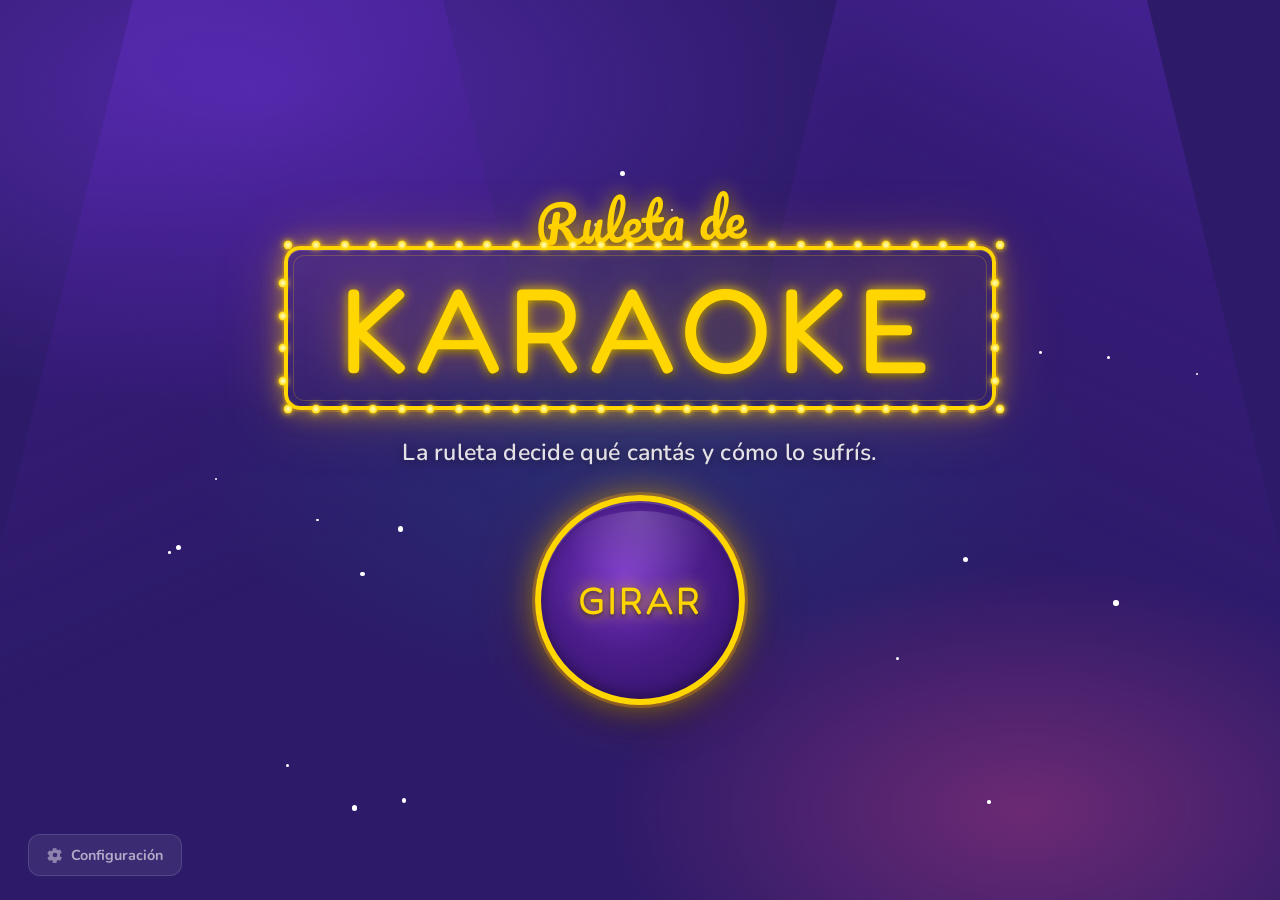
==== commit a573e92e: "Louder spin sound, reroll sound, ding on result" ====
--- a/index.html
+++ b/index.html
@@ -303,7 +303,7 @@
   <!-- ── Scripts ──────────────────────────────────────────────── -->
   <script src="js/data.js?v=7"></script>
   <script src="js/wheel.js?v=7"></script>
-  <script src="js/app.js?v=22"></script>
+  <script src="js/app.js?v=23"></script>
   <!-- YouTube IFrame API lives inside karaoke-player.html, not here -->
 
 </body>
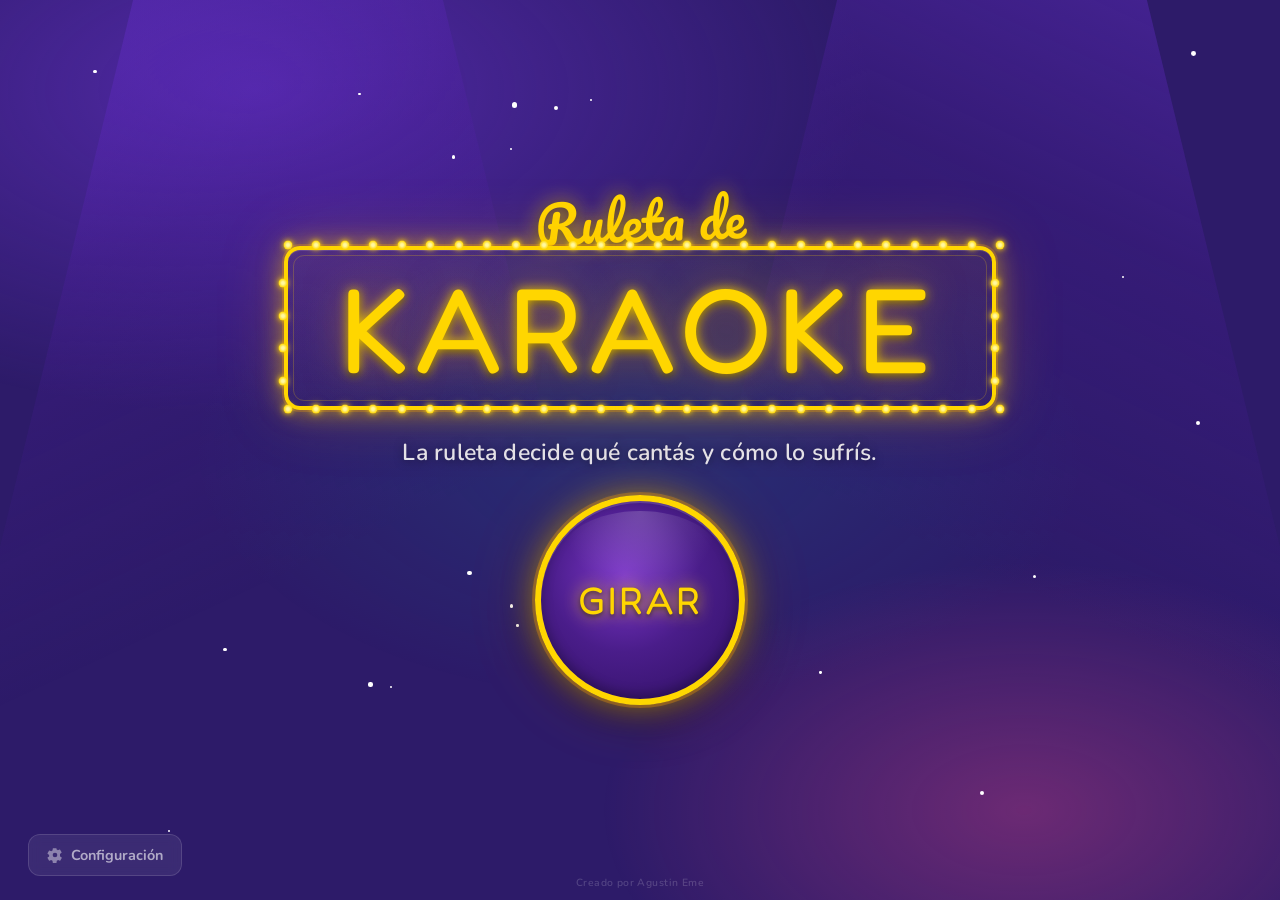
==== commit fb16e9b6: "Add back buttons on result/player screens and credit link" ====
--- a/index.html
+++ b/index.html
@@ -108,6 +108,9 @@
        SCREEN 3 — RESULT
        ══════════════════════════════════════════════════════ -->
   <div id="screen-result" class="screen hidden">
+
+    <!-- Back to home -->
+    <button class="btn-back" id="btn-back-result" aria-label="Volver al inicio">←</button>
 
     <!-- Player badge -->
     <div class="result-player-badge hidden" id="result-player-badge"></div>
@@ -295,15 +298,19 @@
     </div>
 
     <div class="player-footer">
-      <button class="btn-end-round" id="pv2-btn-end-round">⏭ SIGUIENTE RONDA</button>
+      <button class="btn-back-player" id="pv2-btn-back">← Volver</button>
+      <button class="btn-end-round"   id="pv2-btn-end-round">⏭ SIGUIENTE RONDA</button>
     </div>
 
   </div><!-- /screen-player-v2 -->
+
+  <!-- Crédito fijo — visible en todas las pantallas -->
+  <a class="credit-link" href="https://www.instagram.com/agustineme/" target="_blank" rel="noopener">Creado por Agustin Eme</a>
 
   <!-- ── Scripts ──────────────────────────────────────────────── -->
   <script src="js/data.js?v=7"></script>
   <script src="js/wheel.js?v=7"></script>
-  <script src="js/app.js?v=23"></script>
+  <script src="js/app.js?v=24"></script>
   <!-- YouTube IFrame API lives inside karaoke-player.html, not here -->
 
 </body>
--- a/css/style.css
+++ b/css/style.css
@@ -1595,3 +1595,55 @@
   .result-card       { padding: 16px 18px; }
   .challenge-emoji   { font-size: 1.8rem; }
 }
+
+/* ── Back buttons ─────────────────────────────────────────────── */
+.btn-back {
+  position: absolute;
+  top: 14px;
+  left: 16px;
+  background: none;
+  border: none;
+  color: rgba(255,255,255,0.3);
+  font-size: 1.3rem;
+  line-height: 1;
+  padding: 6px 8px;
+  cursor: pointer;
+  transition: color var(--transition);
+  z-index: 10;
+}
+.btn-back:hover { color: rgba(255,255,255,0.75); }
+
+.btn-back-player {
+  background: none;
+  border: 1px solid rgba(255,255,255,0.18);
+  border-radius: var(--radius-pill);
+  color: rgba(255,255,255,0.45);
+  font-family: var(--font-body);
+  font-size: 0.85rem;
+  font-weight: 700;
+  padding: 10px 20px;
+  cursor: pointer;
+  transition: color var(--transition), border-color var(--transition);
+}
+.btn-back-player:hover {
+  color: rgba(255,255,255,0.85);
+  border-color: rgba(255,255,255,0.45);
+}
+
+/* ── Credit link ──────────────────────────────────────────────── */
+.credit-link {
+  position: fixed;
+  bottom: 10px;
+  left: 50%;
+  transform: translateX(-50%);
+  font-size: 0.65rem;
+  font-family: var(--font-body);
+  font-weight: 600;
+  letter-spacing: 0.04em;
+  color: rgba(255,255,255,0.18);
+  text-decoration: none;
+  z-index: 200;
+  white-space: nowrap;
+  transition: color 0.25s;
+}
+.credit-link:hover { color: rgba(255,255,255,0.55); }
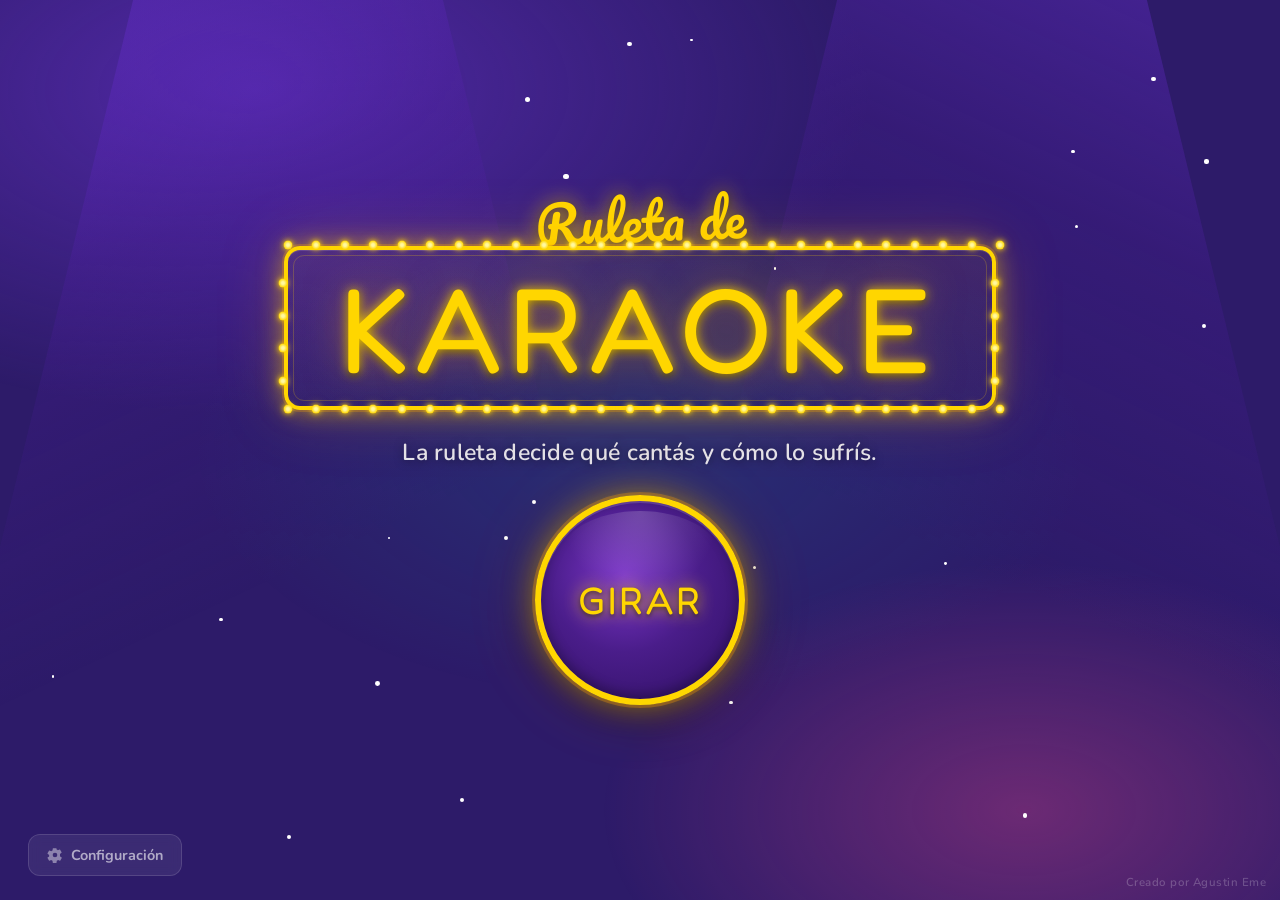
==== commit 955b2b3e: "Strip HTML comments, clean index.html structure" ====
--- a/index.html
+++ b/index.html
@@ -9,71 +9,37 @@
 </head>
 <body>
 
-
-  <!-- ══════════════════════════════════════════════════════
-       SCREEN 1 — HOME
-       ══════════════════════════════════════════════════════ -->
   <div id="screen-home" class="screen active">
-
-    <!-- Decorative light beams -->
     <div class="home-beams" aria-hidden="true">
       <div class="beam beam-left"></div>
       <div class="beam beam-right"></div>
     </div>
-
-    <!-- Sparkle stars (populated by JS) -->
     <div class="home-stars" id="home-stars" aria-hidden="true"></div>
-
-    <!-- Centered main content -->
     <main class="home-main">
-
-      <!-- Logo -->
       <div class="home-logo" role="heading" aria-label="Ruleta de Karaoke">
         <div class="logo-top">Ruleta de</div>
         <div class="logo-frame" id="logo-frame">
           <span class="logo-karaoke">KARAOKE</span>
         </div>
       </div>
-
-      <!-- Tagline -->
       <p class="home-tagline">La ruleta decide qué cantás y cómo lo sufrís.</p>
-
-      <!-- Current player (visible only when players are set) -->
       <div class="current-player-display hidden" id="current-player-display">
         <span class="turn-label">Turno de</span>
         <span class="turn-name" id="current-player-name"></span>
       </div>
-
-      <!-- CTA principal -->
-      <button class="btn-girar" id="btn-spin" aria-label="Girar la ruleta">
-        GIRAR
-      </button>
-
+      <button class="btn-girar" id="btn-spin" aria-label="Girar la ruleta">GIRAR</button>
     </main>
-
-    <!-- Configuración — bottom left, secondary -->
     <button class="btn-config-home" id="btn-config" aria-label="Configuración">
       <svg class="config-gear" width="16" height="16" viewBox="0 0 24 24" fill="currentColor" aria-hidden="true">
         <path d="M12 15.5A3.5 3.5 0 018.5 12 3.5 3.5 0 0112 8.5a3.5 3.5 0 013.5 3.5 3.5 3.5 0 01-3.5 3.5m7.43-2.92c.04-.34.07-.68.07-1.08s-.03-.74-.07-1.08l2.32-1.82c.21-.16.27-.46.13-.7l-2.2-3.8c-.14-.25-.42-.33-.67-.25l-2.74 1.1c-.57-.44-1.18-.81-1.86-1.08l-.42-2.9C14.22 2.18 13.95 2 13.66 2h-4.4c-.29 0-.56.18-.6.46l-.41 2.9c-.68.27-1.29.64-1.87 1.08L3.64 5.35c-.25-.09-.53 0-.67.25l-2.2 3.8c-.14.24-.08.54.13.7l2.32 1.82c-.04.34-.07.7-.07 1.08s.03.74.07 1.08L.9 15.9c-.21.16-.27.46-.13.7l2.2 3.8c.14.25.42.33.67.25l2.74-1.1c.58.44 1.19.81 1.87 1.08l.41 2.9c.04.28.31.47.6.47h4.4c.29 0 .56-.19.6-.47l.42-2.9c.68-.27 1.29-.64 1.86-1.08l2.74 1.1c.25.08.53 0 .67-.25l2.2-3.8c.14-.24.08-.54-.13-.7l-2.32-1.82z"/>
       </svg>
       Configuración
     </button>
-
-  </div><!-- /screen-home -->
-
-
-  <!-- ══════════════════════════════════════════════════════
-       SCREEN 2 — SPINNING
-       ══════════════════════════════════════════════════════ -->
+  </div>
+
   <div id="screen-spinning" class="screen hidden">
-
-    <!-- Player badge (when players are loaded) -->
     <div class="spin-player-badge hidden" id="spin-player-badge"></div>
-
-    <!-- ── THE VISOR ─────────────────────────────────────────── -->
     <div class="visor" id="visor">
-
-      <!-- SONG section -->
       <div class="visor-section">
         <div class="visor-section-label">CANCIÓN</div>
         <div class="visor-window" id="window-song">
@@ -82,11 +48,7 @@
           <div class="window-edge window-edge--right"></div>
         </div>
       </div>
-
-      <!-- Divider -->
       <div class="visor-divider"></div>
-
-      <!-- CHALLENGE section -->
       <div class="visor-section">
         <div class="visor-section-label">DESAFÍO</div>
         <div class="visor-window visor-window--sm" id="window-challenge">
@@ -95,34 +57,18 @@
           <div class="window-edge window-edge--right"></div>
         </div>
       </div>
-
-    </div><!-- /visor -->
-
-    <!-- Subtle status label -->
+    </div>
     <p class="spin-status" id="spin-status">Girando…</p>
-
-  </div><!-- /screen-spinning -->
-
-
-  <!-- ══════════════════════════════════════════════════════
-       SCREEN 3 — RESULT
-       ══════════════════════════════════════════════════════ -->
+  </div>
+
   <div id="screen-result" class="screen hidden">
-
-    <!-- Back to home -->
     <button class="btn-back" id="btn-back-result" aria-label="Volver al inicio">←</button>
-
-    <!-- Player badge -->
     <div class="result-player-badge hidden" id="result-player-badge"></div>
-
-    <!-- Song card -->
     <div class="result-card song-card" id="result-song-card">
       <div class="card-eyebrow">🎵 Canción</div>
       <div id="result-song-title" class="song-title"></div>
       <div id="result-song-artist" class="song-artist"></div>
     </div>
-
-    <!-- Challenge card -->
     <div class="result-card challenge-card" id="result-challenge-card">
       <div class="card-eyebrow">⚡ Desafío</div>
       <div class="challenge-inner">
@@ -131,20 +77,14 @@
       </div>
       <div id="result-intensity-badge" class="intensity-badge"></div>
     </div>
-
-    <!-- Changes counter -->
     <div class="changes-row" id="result-actions-meta">
       <span>Cambios restantes:</span>
       <div id="changes-dots" class="changes-dots" style="display:flex;gap:6px;"></div>
     </div>
-
-    <!-- Action buttons -->
     <div class="result-actions" id="result-actions">
       <button class="btn-change" id="btn-change-song">🔄 Cambiar canción</button>
       <button class="btn-sing"   id="btn-sing">🎤 CANTAR</button>
     </div>
-
-    <!-- Reroll mini-overlay (shown inside this screen while quick-spinning) -->
     <div class="reroll-overlay hidden" id="reroll-overlay">
       <div class="reroll-visor-label">CANCIÓN</div>
       <div class="reroll-visor-window" id="reroll-window">
@@ -153,15 +93,9 @@
         <div class="window-edge window-edge--right"></div>
       </div>
     </div>
-
-  </div><!-- /screen-result -->
-
-
-  <!-- ══════════════════════════════════════════════════════
-       SCREEN 4 — PLAYER (YouTube karaoke)
-       ══════════════════════════════════════════════════════ -->
+  </div>
+
   <div id="screen-player" class="screen hidden">
-
     <div class="player-header">
       <div class="player-song-info">
         <div class="player-song-title" id="player-song-title"></div>
@@ -169,26 +103,18 @@
       </div>
       <div class="player-challenge-badge" id="player-challenge-badge"></div>
     </div>
-
     <div class="yt-container">
-      <!-- YouTube IFrame API will populate this -->
       <div id="yt-embed" style="width:100%;height:100%;"></div>
-
-      <!-- Error overlay (shown if embed is blocked) -->
       <div class="yt-error-overlay hidden" id="yt-error-overlay">
         <div class="yt-error-icon">😬</div>
         <div class="yt-error-text" id="yt-error-text">No se pudo cargar el video.</div>
-        <div class="yt-error-note">
-          Este video tiene restricciones de reproducción.
-        </div>
+        <div class="yt-error-note">Este video tiene restricciones de reproducción.</div>
         <div class="yt-error-actions">
           <button class="btn-reload-yt" id="btn-yt-reload">↩ Reintentar</button>
           <button class="btn-change"    id="btn-yt-skip">🔄 Otra canción</button>
         </div>
         <button class="btn-show-log" id="btn-show-log">📋 Ver log</button>
       </div>
-
-      <!-- Log overlay -->
       <div class="log-overlay hidden" id="log-overlay">
         <pre class="log-pre" id="log-pre"></pre>
         <div class="log-actions">
@@ -197,27 +123,18 @@
         </div>
       </div>
     </div>
-
     <div class="player-footer">
       <button class="btn-end-round" id="btn-end-round">⏭ SIGUIENTE RONDA</button>
     </div>
-
-  </div><!-- /screen-player -->
-
-
-  <!-- ══════════════════════════════════════════════════════
-       MODAL — CONFIG
-       ══════════════════════════════════════════════════════ -->
+  </div>
+
   <div id="modal-config" class="modal hidden" role="dialog" aria-modal="true" aria-label="Configuración">
     <div class="modal-backdrop" id="modal-backdrop"></div>
-
     <div class="modal-content">
       <div class="modal-header">
         <h2>⚙️ Configuración</h2>
         <button class="btn-close" id="btn-close-config" aria-label="Cerrar">✕</button>
       </div>
-
-      <!-- Intensity -->
       <div class="config-section">
         <label class="config-label">Intensidad de desafíos</label>
         <div class="intensity-selector" id="intensity-selector">
@@ -226,36 +143,19 @@
           <button class="intensity-btn" data-value="picante">🌶️ Picante</button>
         </div>
       </div>
-
-      <!-- Players -->
       <div class="config-section">
         <label class="config-label">Jugadores <span style="font-weight:400;text-transform:none;letter-spacing:0;">(opcional)</span></label>
         <div id="players-list" class="players-list"></div>
         <div class="add-player-row">
-          <input
-            type="text"
-            id="player-input"
-            class="player-input"
-            placeholder="Nombre del jugador"
-            maxlength="20"
-            autocomplete="off"
-          />
+          <input type="text" id="player-input" class="player-input" placeholder="Nombre del jugador" maxlength="20" autocomplete="off" />
           <button class="btn-add-player" id="btn-add-player">+ Agregar</button>
         </div>
       </div>
-
       <button class="btn-save-config" id="btn-save-config">Guardar configuración</button>
     </div>
-  </div><!-- /modal-config -->
-
-
-  <!-- ══════════════════════════════════════════════════════
-       SCREEN PLAYER V2 — built from scratch like test-embeds
-       Uses pv2-off (opacity only, never display:none) so the
-       YT.Player iframe lives in the DOM from API-ready onward.
-       ══════════════════════════════════════════════════════ -->
+  </div>
+
   <div id="screen-player-v2" class="pv2-off">
-
     <div class="pv2-header">
       <div class="pv2-song-info">
         <div class="pv2-song-title"  id="pv2-song-title"></div>
@@ -263,9 +163,7 @@
       </div>
       <div class="pv2-challenge-badge" id="pv2-challenge-badge"></div>
     </div>
-
     <div class="pv2-yt-wrap">
-      <!-- Karaoke iframe -->
       <iframe
         id="karaoke-frame"
         src="karaoke-player.html"
@@ -274,8 +172,6 @@
         referrerpolicy="strict-origin-when-cross-origin"
         style="position:absolute;inset:0;width:100%;height:100%;border:none;"
       ></iframe>
-
-      <!-- Error overlay (reuses existing .yt-error-overlay styles) -->
       <div class="yt-error-overlay hidden" id="pv2-error-overlay">
         <div class="yt-error-icon">😬</div>
         <div class="yt-error-text" id="pv2-error-text">No se pudo cargar el video.</div>
@@ -286,8 +182,6 @@
         </div>
         <button class="btn-show-log" id="pv2-btn-show-log">📋 Ver log</button>
       </div>
-
-      <!-- Log overlay -->
       <div class="log-overlay hidden" id="pv2-log-overlay">
         <pre class="log-pre" id="pv2-log-pre"></pre>
         <div class="log-actions">
@@ -296,22 +190,17 @@
         </div>
       </div>
     </div>
-
     <div class="player-footer">
       <button class="btn-back-player" id="pv2-btn-back">← Volver</button>
       <button class="btn-end-round"   id="pv2-btn-end-round">⏭ SIGUIENTE RONDA</button>
     </div>
-
-  </div><!-- /screen-player-v2 -->
-
-  <!-- Crédito fijo — visible en todas las pantallas -->
+  </div>
+
   <a class="credit-link" href="https://www.instagram.com/agustineme/" target="_blank" rel="noopener">Creado por Agustin Eme</a>
 
-  <!-- ── Scripts ──────────────────────────────────────────────── -->
   <script src="js/data.js?v=7"></script>
   <script src="js/wheel.js?v=7"></script>
   <script src="js/app.js?v=24"></script>
-  <!-- YouTube IFrame API lives inside karaoke-player.html, not here -->
 
 </body>
 </html>
--- a/css/style.css
+++ b/css/style.css
@@ -1207,6 +1207,8 @@
   padding: 16px 24px;
   display: flex;
   justify-content: center;
+  align-items: center;
+  gap: 20px;
   background: rgba(45,27,105,0.7);
   backdrop-filter: blur(8px);
   border-top: 1px solid var(--border);
@@ -1634,16 +1636,15 @@
 .credit-link {
   position: fixed;
   bottom: 10px;
-  left: 50%;
-  transform: translateX(-50%);
-  font-size: 0.65rem;
+  right: 14px;
+  font-size: 0.72rem;
   font-family: var(--font-body);
   font-weight: 600;
   letter-spacing: 0.04em;
-  color: rgba(255,255,255,0.18);
+  color: rgba(255,255,255,0.22);
   text-decoration: none;
   z-index: 200;
   white-space: nowrap;
   transition: color 0.25s;
 }
-.credit-link:hover { color: rgba(255,255,255,0.55); }
+.credit-link:hover { color: rgba(255,255,255,0.6); }
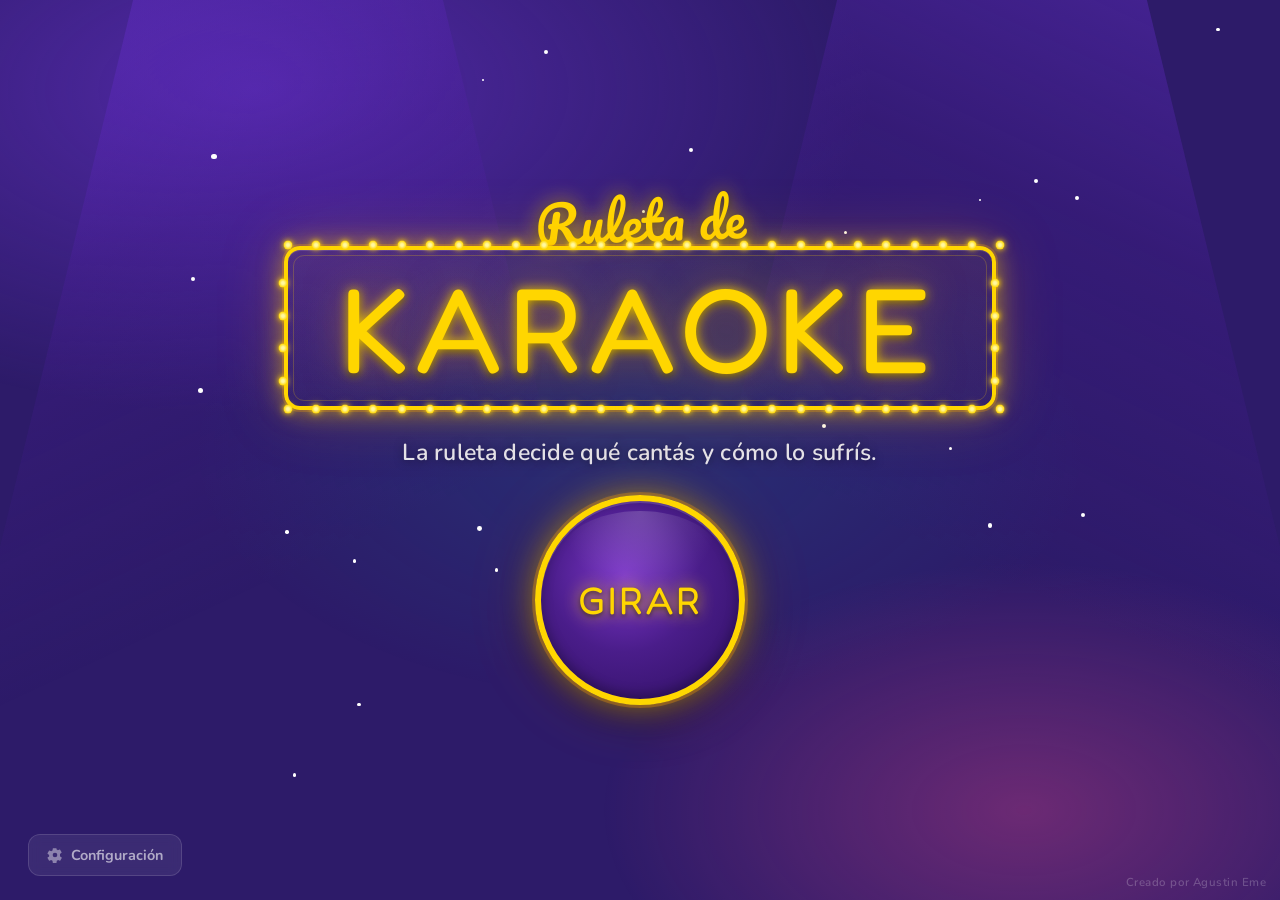
==== commit bc4f08eb: "Add challenge 'Cantando la letra en negativo', add microphone favicon" ====
--- a/index.html
+++ b/index.html
@@ -5,6 +5,7 @@
   <meta name="viewport" content="width=device-width, initial-scale=1.0" />
   <meta name="description" content="Ruleta de Karaoke — el party game que elige la canción y el desafío por vos." />
   <title>Ruleta de Karaoke 🎤</title>
+  <link rel="icon" type="image/svg+xml" href="favicon.svg" />
   <link rel="stylesheet" href="css/style.css?v=7" />
 </head>
 <body>
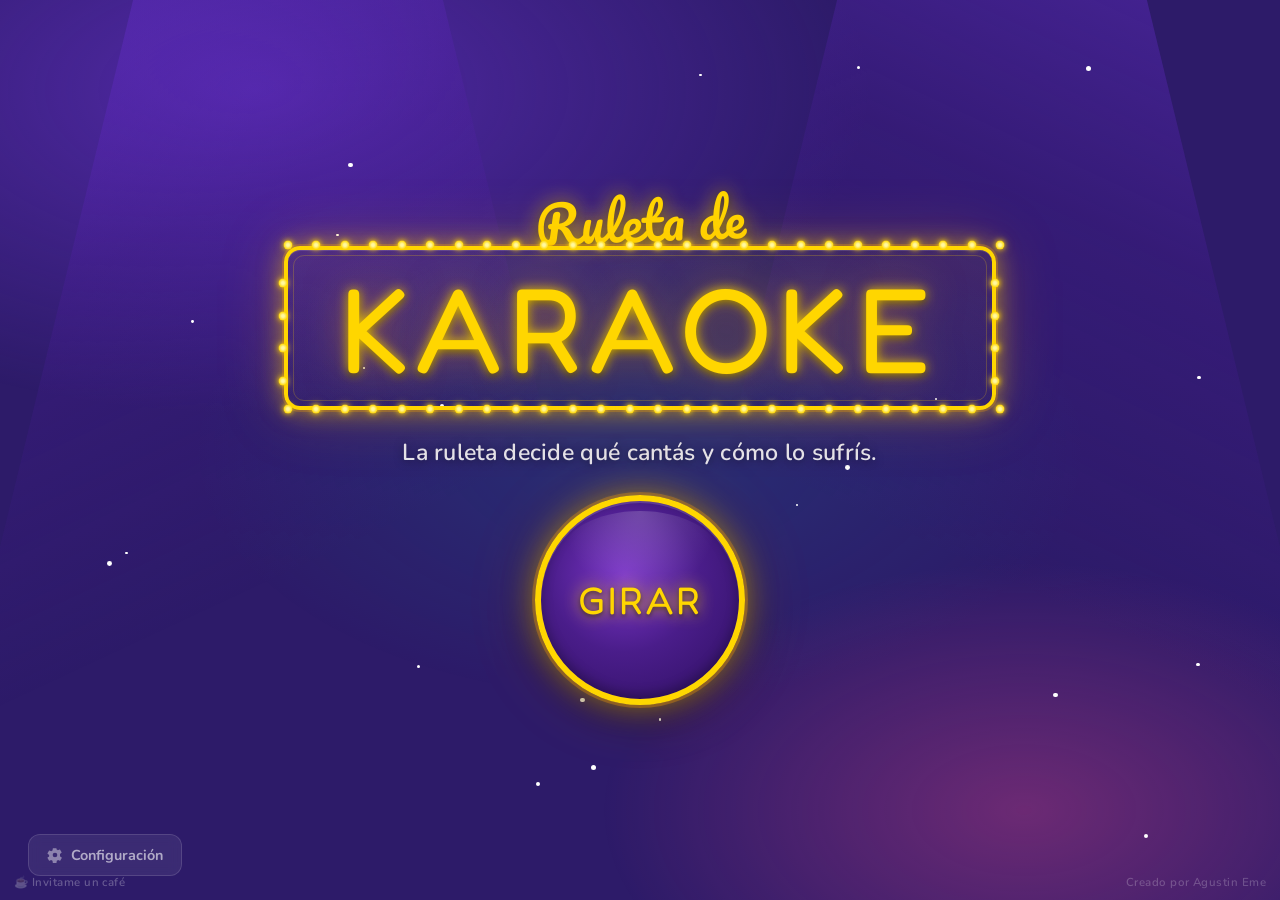
==== commit 19e1a764: "Add MercadoPago donation link (bottom-left)" ====
--- a/index.html
+++ b/index.html
@@ -198,6 +198,7 @@
   </div>
 
   <a class="credit-link" href="https://www.instagram.com/agustineme/" target="_blank" rel="noopener">Creado por Agustin Eme</a>
+  <a class="donate-link" href="https://link.mercadopago.com.ar/agustineme" target="_blank" rel="noopener">☕ Invitame un café</a>
 
   <script src="js/data.js?v=7"></script>
   <script src="js/wheel.js?v=7"></script>
--- a/css/style.css
+++ b/css/style.css
@@ -1,1650 +1 @@
-/* ============================================================
-   RULETA DE KARAOKE — Styles
-   ============================================================ */
-
-/* ── Fonts ──────────────────────────────────────────────────── */
-@import url('https://fonts.googleapis.com/css2?family=Fredoka+One&family=Nunito:wght@400;600;700;800;900&family=Pacifico&display=swap');
-
-/* ── Variables ──────────────────────────────────────────────── */
-:root {
-  --bg:           #2D1B69;
-  --bg-mid:       #3D2490;
-  --bg-card:      rgba(255,255,255,0.10);
-  --bg-card-alt:  rgba(255,255,255,0.07);
-  --border:       rgba(255,255,255,0.15);
-
-  --pink:         #FF4D8D;
-  --yellow:       #FFD600;
-  --teal:         #00C2C7;
-  --orange:       #FF6E40;
-  --purple:       #A78BFA;
-  --green:        #22C55E;
-
-  --text:         #FFFFFF;
-  --text-muted:   #C4AFFF;
-  --text-dim:     rgba(255,255,255,0.5);
-
-  --radius-sm:    12px;
-  --radius-md:    20px;
-  --radius-lg:    28px;
-  --radius-pill:  999px;
-
-  --shadow:       0 8px 32px rgba(0,0,0,0.4);
-  --shadow-lg:    0 16px 48px rgba(0,0,0,0.5);
-
-  --transition:   0.22s ease;
-
-  --font-title:   'Fredoka One', cursive;
-  --font-body:    'Nunito', sans-serif;
-}
-
-/* ── Reset ──────────────────────────────────────────────────── */
-*, *::before, *::after { box-sizing: border-box; margin: 0; padding: 0; }
-
-html, body {
-  height: 100%;
-  overflow: hidden;
-  background: var(--bg);
-  color: var(--text);
-  font-family: var(--font-body);
-  font-size: 16px;
-  -webkit-font-smoothing: antialiased;
-}
-
-button {
-  font-family: var(--font-body);
-  cursor: pointer;
-  border: none;
-  outline: none;
-}
-
-/* ── Background decoration ──────────────────────────────────── */
-body::before {
-  content: '';
-  position: fixed;
-  inset: 0;
-  background:
-    radial-gradient(ellipse 80% 60% at 20% 10%, rgba(124,58,237,0.45) 0%, transparent 60%),
-    radial-gradient(ellipse 60% 50% at 80% 90%, rgba(255,77,141,0.30) 0%, transparent 55%),
-    radial-gradient(ellipse 50% 40% at 50% 50%, rgba(0,194,199,0.12) 0%, transparent 70%);
-  pointer-events: none;
-  z-index: 0;
-}
-
-/* ── Screens ────────────────────────────────────────────────── */
-.screen {
-  position: fixed;
-  inset: 0;
-  display: flex;
-  flex-direction: column;
-  align-items: center;
-  justify-content: flex-start;
-  z-index: 1;
-  overflow-y: auto;
-  overflow-x: hidden;
-  transition: opacity var(--transition), transform var(--transition);
-}
-
-.screen.hidden {
-  opacity: 0;
-  pointer-events: none;
-  transform: scale(0.97);
-}
-
-.screen.active {
-  opacity: 1;
-  pointer-events: all;
-  transform: scale(1);
-}
-
-/* ── ════════════════════════════════════════════════════════
-   HOME SCREEN
-   ════════════════════════════════════════════════════════ */
-
-#screen-home {
-  padding: 0;
-  justify-content: center;
-  overflow: hidden;
-}
-
-/* ── Light beams ─────────────────────────────────────── */
-.home-beams {
-  position: absolute;
-  inset: 0;
-  pointer-events: none;
-  z-index: 0;
-}
-
-.beam {
-  position: absolute;
-  top: 0;
-  width: 55%;
-  height: 90%;
-  opacity: 0.75;
-}
-
-.beam-left {
-  left: -5%;
-  background: linear-gradient(
-    155deg,
-    rgba(110, 50, 220, 0.55) 0%,
-    rgba(90, 30, 180, 0.25) 30%,
-    transparent 65%
-  );
-  clip-path: polygon(28% 0%, 72% 0%, 100% 100%, 0% 100%);
-}
-
-.beam-right {
-  right: -5%;
-  background: linear-gradient(
-    205deg,
-    rgba(110, 50, 220, 0.55) 0%,
-    rgba(90, 30, 180, 0.25) 30%,
-    transparent 65%
-  );
-  clip-path: polygon(28% 0%, 72% 0%, 100% 100%, 0% 100%);
-}
-
-/* ── Stars ───────────────────────────────────────────── */
-.home-stars {
-  position: absolute;
-  inset: 0;
-  pointer-events: none;
-  z-index: 0;
-}
-
-.star {
-  position: absolute;
-  border-radius: 50%;
-  background: white;
-  animation: twinkle var(--dur, 2s) ease-in-out infinite alternate;
-  animation-delay: var(--delay, 0s);
-}
-
-@keyframes twinkle {
-  0%   { opacity: 0.15; transform: scale(0.8); }
-  100% { opacity: 0.9;  transform: scale(1.2); }
-}
-
-/* ── Main layout ─────────────────────────────────────── */
-.home-main {
-  position: relative;
-  z-index: 1;
-  display: flex;
-  flex-direction: column;
-  align-items: center;
-  justify-content: center;
-  gap: clamp(18px, 3vh, 32px);
-  padding: 0 24px;
-  width: 100%;
-  flex: 1;
-}
-
-/* ── Logo ────────────────────────────────────────────── */
-.home-logo {
-  display: flex;
-  flex-direction: column;
-  align-items: center;
-  gap: 4px;
-}
-
-/* "Ruleta de" — script style */
-.logo-top {
-  font-family: 'Pacifico', cursive;
-  font-size: clamp(1.8rem, 4vw, 3rem);
-  color: #FFD600;
-  text-shadow:
-    0 0 20px rgba(255, 214, 0, 0.7),
-    0 2px 8px rgba(0, 0, 0, 0.5);
-  line-height: 1;
-  /* Slight tilt for personality */
-  transform: rotate(-2deg);
-  margin-bottom: -4px;
-}
-
-/* Marquee frame around KARAOKE */
-.logo-frame {
-  position: relative;
-  border: 4px solid #FFD600;
-  border-radius: 16px;
-  padding: clamp(10px, 2vh, 18px) clamp(28px, 5vw, 52px);
-  background: linear-gradient(
-    180deg,
-    rgba(255, 214, 0, 0.07) 0%,
-    rgba(180, 100, 0, 0.04) 100%
-  );
-  box-shadow:
-    0 0 0 2px rgba(255, 160, 0, 0.25),
-    0 0 24px rgba(255, 214, 0, 0.55),
-    0 0 64px rgba(255, 160, 0, 0.25),
-    inset 0 1px 0 rgba(255, 255, 255, 0.12);
-}
-
-/* Inner secondary border — marquee depth */
-.logo-frame::before {
-  content: '';
-  position: absolute;
-  inset: 5px;
-  border-radius: 11px;
-  border: 1.5px solid rgba(255, 214, 0, 0.22);
-  pointer-events: none;
-}
-
-/* Marquee dot lights (JS adds .logo-dot children) */
-.logo-dot {
-  position: absolute;
-  width: 9px;
-  height: 9px;
-  border-radius: 50%;
-  background: radial-gradient(circle, #FFF8A0 20%, #FFD600 70%);
-  box-shadow:
-    0 0 5px rgba(255, 214, 0, 0.9),
-    0 0 10px rgba(255, 214, 0, 0.5);
-  animation: dot-pulse 1.6s ease-in-out infinite alternate;
-  animation-delay: var(--dot-delay, 0s);
-}
-
-@keyframes dot-pulse {
-  from { opacity: 0.55; box-shadow: 0 0 4px rgba(255,214,0,0.6); }
-  to   { opacity: 1;    box-shadow: 0 0 10px rgba(255,214,0,1), 0 0 18px rgba(255,160,0,0.5); }
-}
-
-/* "KARAOKE" text */
-.logo-karaoke {
-  display: block;
-  font-family: var(--font-title);
-  font-size: clamp(3.2rem, 9vw, 7rem);
-  color: #FFD600;
-  letter-spacing: clamp(3px, 0.8vw, 8px);
-  line-height: 1;
-  text-shadow:
-    0 0 12px rgba(255, 214, 0, 0.9),
-    0 0 40px rgba(255, 160, 0, 0.5),
-    0 3px 6px rgba(0, 0, 0, 0.6);
-}
-
-/* ── Tagline ──────────────────────────────────────────── */
-.home-tagline {
-  font-family: var(--font-body);
-  font-size: clamp(0.95rem, 2.2vw, 1.35rem);
-  font-weight: 600;
-  color: rgba(255, 255, 255, 0.88);
-  text-align: center;
-  letter-spacing: 0.3px;
-  text-shadow: 0 1px 8px rgba(0, 0, 0, 0.5);
-  max-width: 520px;
-}
-
-/* ── Player turn ──────────────────────────────────────── */
-.current-player-display {
-  display: flex;
-  flex-direction: column;
-  align-items: center;
-  gap: 4px;
-  min-height: 52px;
-}
-
-.current-player-display.hidden { display: none; }
-
-.turn-label {
-  font-size: 0.78rem;
-  font-weight: 800;
-  color: var(--text-muted);
-  text-transform: uppercase;
-  letter-spacing: 2px;
-}
-
-.turn-name {
-  display: inline-block;
-  background: linear-gradient(135deg, var(--pink), var(--purple));
-  border-radius: var(--radius-pill);
-  padding: 6px 22px;
-  font-family: var(--font-title);
-  font-size: 1.3rem;
-  color: white;
-  box-shadow: 0 4px 16px rgba(255,77,141,0.4);
-}
-
-/* ── GIRAR button — circular, gold ───────────────────── */
-.btn-girar {
-  position: relative;
-  width: clamp(148px, 20vw, 210px);
-  height: clamp(148px, 20vw, 210px);
-  border-radius: 50%;
-
-  /* Outer gold ring */
-  background: radial-gradient(
-    circle at 42% 38%,
-    #7B35C8 0%,
-    #4A1D8A 45%,
-    #2D0F60 100%
-  );
-  border: 6px solid #FFD600;
-
-  box-shadow:
-    0 0 0 3px rgba(255, 160, 0, 0.3),
-    0 0 30px rgba(255, 214, 0, 0.5),
-    0 0 70px rgba(255, 140, 0, 0.2),
-    0 10px 40px rgba(0, 0, 0, 0.55),
-    inset 0 2px 0 rgba(255, 255, 255, 0.15),
-    inset 0 -4px 12px rgba(0, 0, 0, 0.3);
-
-  font-family: var(--font-title);
-  font-size: clamp(1.7rem, 3.5vw, 2.4rem);
-  letter-spacing: 3px;
-  color: #FFD600;
-  text-shadow:
-    0 0 16px rgba(255, 214, 0, 0.9),
-    0 2px 4px rgba(0, 0, 0, 0.6);
-
-  cursor: pointer;
-  transition: transform 0.15s cubic-bezier(0.34, 1.56, 0.64, 1),
-              box-shadow 0.15s ease;
-  overflow: hidden;
-}
-
-/* Shine overlay inside button */
-.btn-girar::before {
-  content: '';
-  position: absolute;
-  top: 5%;
-  left: 10%;
-  width: 80%;
-  height: 45%;
-  border-radius: 50%;
-  background: radial-gradient(
-    ellipse at 50% 0%,
-    rgba(255, 255, 255, 0.18) 0%,
-    transparent 70%
-  );
-  pointer-events: none;
-}
-
-.btn-girar:hover {
-  transform: scale(1.07);
-  box-shadow:
-    0 0 0 4px rgba(255, 200, 0, 0.45),
-    0 0 50px rgba(255, 214, 0, 0.75),
-    0 0 100px rgba(255, 140, 0, 0.3),
-    0 14px 50px rgba(0, 0, 0, 0.55),
-    inset 0 2px 0 rgba(255, 255, 255, 0.2),
-    inset 0 -4px 12px rgba(0, 0, 0, 0.3);
-}
-
-.btn-girar:active {
-  transform: scale(0.96);
-  box-shadow:
-    0 0 0 2px rgba(255, 200, 0, 0.3),
-    0 0 20px rgba(255, 214, 0, 0.4),
-    0 4px 16px rgba(0, 0, 0, 0.5),
-    inset 0 4px 12px rgba(0, 0, 0, 0.4);
-}
-
-/* Subtle pulsing glow on GIRAR (idle) */
-@keyframes girar-pulse {
-  0%, 100% { box-shadow:
-    0 0 0 3px rgba(255, 160, 0, 0.3),
-    0 0 30px rgba(255, 214, 0, 0.5),
-    0 0 70px rgba(255, 140, 0, 0.2),
-    0 10px 40px rgba(0, 0, 0, 0.55),
-    inset 0 2px 0 rgba(255, 255, 255, 0.15),
-    inset 0 -4px 12px rgba(0, 0, 0, 0.3);
-  }
-  50% { box-shadow:
-    0 0 0 5px rgba(255, 160, 0, 0.2),
-    0 0 45px rgba(255, 214, 0, 0.65),
-    0 0 90px rgba(255, 140, 0, 0.3),
-    0 10px 40px rgba(0, 0, 0, 0.55),
-    inset 0 2px 0 rgba(255, 255, 255, 0.15),
-    inset 0 -4px 12px rgba(0, 0, 0, 0.3);
-  }
-}
-
-.btn-girar {
-  animation: girar-pulse 2.8s ease-in-out infinite;
-}
-
-.btn-girar:hover,
-.btn-girar:active {
-  animation: none;
-}
-
-/* ── Configuración button — bottom left ───────────────── */
-.btn-config-home {
-  position: absolute;
-  bottom: 24px;
-  left: 28px;
-  z-index: 2;
-
-  display: flex;
-  align-items: center;
-  gap: 8px;
-
-  background: rgba(255, 255, 255, 0.07);
-  border: 1.5px solid rgba(255, 255, 255, 0.13);
-  border-radius: var(--radius-sm);
-  padding: 10px 18px;
-
-  font-family: var(--font-body);
-  font-size: 0.9rem;
-  font-weight: 700;
-  color: rgba(255, 255, 255, 0.6);
-
-  cursor: pointer;
-  transition: background 0.2s, color 0.2s, border-color 0.2s;
-  backdrop-filter: blur(6px);
-}
-
-.btn-config-home:hover {
-  background: rgba(255, 255, 255, 0.14);
-  color: rgba(255, 255, 255, 0.92);
-  border-color: rgba(255, 255, 255, 0.25);
-}
-
-.config-gear {
-  opacity: 0.7;
-  flex-shrink: 0;
-  transition: transform 0.4s ease;
-}
-
-.btn-config-home:hover .config-gear {
-  transform: rotate(60deg);
-  opacity: 1;
-}
-
-/* ── ════════════════════════════════════════════════════════
-   SPINNING SCREEN — VISOR
-   ════════════════════════════════════════════════════════ */
-
-#screen-spinning {
-  align-items: center;
-  justify-content: center;
-  gap: 20px;
-  overflow: hidden;
-}
-
-/* Player badge */
-.spin-player-badge {
-  display: inline-block;
-  background: linear-gradient(135deg, var(--pink), var(--purple));
-  border-radius: var(--radius-pill);
-  padding: 6px 22px;
-  font-family: var(--font-title);
-  font-size: 1.1rem;
-  box-shadow: 0 4px 16px rgba(255,77,141,0.4);
-  z-index: 1;
-}
-.spin-player-badge.hidden { display: none; }
-
-/* ── Visor container ─────────────────────────────────────── */
-.visor {
-  width: min(88vw, 700px);
-  background: linear-gradient(160deg, #18093A 0%, #100626 60%, #18093A 100%);
-  border-radius: 28px;
-  border: 1.5px solid rgba(255, 255, 255, 0.07);
-  padding: clamp(20px, 3vh, 32px) clamp(20px, 4vw, 36px);
-  box-shadow:
-    0 0 0 1px rgba(255, 255, 255, 0.03),
-    0 32px 80px rgba(0, 0, 0, 0.75),
-    0 8px 24px rgba(0, 0, 0, 0.5),
-    inset 0 1px 0 rgba(255, 255, 255, 0.06);
-  display: flex;
-  flex-direction: column;
-  gap: 12px;
-  position: relative;
-  z-index: 1;
-}
-
-/* Subtle top edge highlight on visor */
-.visor::before {
-  content: '';
-  position: absolute;
-  top: 0;
-  left: 10%;
-  right: 10%;
-  height: 1px;
-  background: linear-gradient(90deg, transparent, rgba(255,255,255,0.12), transparent);
-  border-radius: 1px;
-  pointer-events: none;
-}
-
-/* ── Visor section (song / challenge) ────────────────────── */
-.visor-section {
-  display: flex;
-  flex-direction: column;
-  gap: 6px;
-}
-
-.visor-section-label {
-  font-family: var(--font-body);
-  font-size: 0.65rem;
-  font-weight: 800;
-  letter-spacing: 3.5px;
-  text-transform: uppercase;
-  color: rgba(255, 255, 255, 0.28);
-  padding-left: 6px;
-}
-
-/* ── Window — the visible curved opening ─────────────────── */
-.visor-window {
-  position: relative;
-  height: 110px;
-  border-radius: 18px;
-  overflow: hidden;
-  background: #060115;
-  border: 1.5px solid rgba(255, 255, 255, 0.05);
-  box-shadow:
-    inset 0 4px 24px rgba(0, 0, 0, 0.9),
-    inset 0 0 0 1px rgba(0, 0, 0, 0.5);
-}
-
-.visor-window--sm {
-  height: 85px;
-}
-
-/* Top/bottom inner shadow for depth — makes items "emerge" into view */
-.visor-window::before,
-.visor-window::after {
-  content: '';
-  position: absolute;
-  left: 0;
-  right: 0;
-  height: 32px;
-  z-index: 3;
-  pointer-events: none;
-}
-
-.visor-window::before {
-  top: 0;
-  background: linear-gradient(180deg, #060115 0%, transparent 100%);
-}
-
-.visor-window::after {
-  bottom: 0;
-  background: linear-gradient(0deg, #060115 0%, transparent 100%);
-}
-
-/* ── Tape — scrolling strip of items ─────────────────────── */
-.window-tape {
-  position: absolute;
-  left: 0;
-  right: 0;
-  top: 0;
-  will-change: transform;
-}
-
-/* Individual tape item */
-.tape-item {
-  display: flex;
-  align-items: center;
-  justify-content: center;
-  padding: 0 28px;
-  text-align: center;
-  box-sizing: border-box;
-  gap: 10px;
-}
-
-/* Song tape items */
-.tape-item--song {
-  flex-direction: column;
-  gap: 2px;
-}
-
-.tape-song-inner {
-  display: flex;
-  flex-direction: column;
-  align-items: center;
-  gap: 2px;
-  width: 100%;
-}
-
-.tape-song-title {
-  font-family: var(--font-title);
-  font-size: clamp(1.3rem, 3.2vw, 1.9rem);
-  color: #FFFFFF;
-  line-height: 1.15;
-  white-space: nowrap;
-  overflow: hidden;
-  text-overflow: ellipsis;
-  max-width: 100%;
-}
-
-.tape-song-artist {
-  font-family: var(--font-body);
-  font-size: clamp(0.78rem, 1.8vw, 0.95rem);
-  font-weight: 700;
-  color: rgba(167, 139, 250, 0.85);
-  white-space: nowrap;
-  overflow: hidden;
-  text-overflow: ellipsis;
-  max-width: 100%;
-}
-
-/* Challenge tape items */
-.tape-item--challenge {
-  flex-direction: row;
-  gap: 12px;
-}
-
-.tape-challenge-emoji {
-  font-size: clamp(1.3rem, 3vw, 1.8rem);
-  flex-shrink: 0;
-  line-height: 1;
-}
-
-.tape-challenge-text {
-  font-family: var(--font-title);
-  font-size: clamp(1.1rem, 2.8vw, 1.55rem);
-  color: var(--yellow);
-  text-align: left;
-  line-height: 1.2;
-}
-
-/* Target item snap animation (plays when tape stops) */
-.tape-item--target {
-  animation: none;
-}
-
-.tape-item--snap {
-  animation: tape-snap 0.35s cubic-bezier(0.34, 1.56, 0.64, 1);
-}
-
-@keyframes tape-snap {
-  0%   { transform: scale(0.95); opacity: 0.7; }
-  60%  { transform: scale(1.04); }
-  100% { transform: scale(1);    opacity: 1; }
-}
-
-/* ── Edge fades — depth/framing ──────────────────────────── */
-.window-edge {
-  position: absolute;
-  top: 0;
-  bottom: 0;
-  width: 72px;
-  z-index: 2;
-  pointer-events: none;
-}
-
-.window-edge--left {
-  left: 0;
-  background: linear-gradient(90deg, #060115 0%, transparent 100%);
-}
-
-.window-edge--right {
-  right: 0;
-  background: linear-gradient(-90deg, #060115 0%, transparent 100%);
-}
-
-/* ── Divider between sections ────────────────────────────── */
-.visor-divider {
-  height: 1px;
-  background: linear-gradient(90deg, transparent, rgba(255,255,255,0.07), transparent);
-  margin: 0 4px;
-}
-
-/* ── Spin status label ───────────────────────────────────── */
-.spin-status {
-  font-family: var(--font-body);
-  font-size: 0.8rem;
-  font-weight: 800;
-  color: rgba(255, 255, 255, 0.22);
-  text-transform: uppercase;
-  letter-spacing: 2.5px;
-  text-align: center;
-  z-index: 1;
-  transition: opacity 0.3s;
-}
-
-/* ── Wheel wrap (kept for reroll overlay) ────────────────── */
-.wheel-wrap {
-  display: flex;
-  flex-direction: column;
-  align-items: center;
-  gap: 8px;
-}
-
-.wheel-label {
-  font-family: var(--font-body);
-  font-weight: 800;
-  font-size: 0.72rem;
-  letter-spacing: 2px;
-  text-transform: uppercase;
-  color: var(--text-muted);
-}
-
-/* ── ════════════════════════════════════════════════════════
-   RESULT SCREEN
-   ════════════════════════════════════════════════════════ */
-
-#screen-result {
-  padding: 20px 24px 32px;
-  gap: 14px;
-  justify-content: center;
-  max-width: 680px;
-  margin: 0 auto;
-}
-
-.result-player-badge {
-  background: linear-gradient(135deg, var(--pink), var(--purple));
-  border-radius: var(--radius-pill);
-  padding: 8px 28px;
-  font-family: var(--font-title);
-  font-size: 1.3rem;
-  text-align: center;
-  box-shadow: 0 4px 16px rgba(255,77,141,0.4);
-  align-self: center;
-}
-
-.result-player-badge.hidden { display: none; }
-
-/* Cards */
-.result-card {
-  width: 100%;
-  border-radius: var(--radius-lg);
-  padding: 20px 28px;
-  border: 1.5px solid var(--border);
-  backdrop-filter: blur(12px);
-  -webkit-backdrop-filter: blur(12px);
-  box-shadow: var(--shadow);
-  opacity: 0;
-  transform: translateY(24px);
-  transition: none;
-}
-
-.result-card.pop-in {
-  animation: card-pop 0.45s cubic-bezier(0.34,1.56,0.64,1) forwards;
-}
-
-@keyframes card-pop {
-  from { opacity: 0; transform: translateY(28px) scale(0.94); }
-  to   { opacity: 1; transform: translateY(0)    scale(1); }
-}
-
-.song-card {
-  background: linear-gradient(135deg, rgba(255,77,141,0.18) 0%, rgba(124,58,237,0.18) 100%);
-  border-color: rgba(255,77,141,0.35);
-}
-
-.challenge-card {
-  background: linear-gradient(135deg, rgba(255,214,0,0.12) 0%, rgba(255,110,64,0.12) 100%);
-  border-color: rgba(255,214,0,0.30);
-}
-
-.card-eyebrow {
-  font-size: 0.72rem;
-  font-weight: 800;
-  letter-spacing: 2.5px;
-  text-transform: uppercase;
-  color: var(--text-muted);
-  margin-bottom: 6px;
-}
-
-.song-title {
-  font-family: var(--font-title);
-  font-size: clamp(1.6rem, 4vw, 2.4rem);
-  line-height: 1.15;
-  color: var(--text);
-  word-break: break-word;
-}
-
-.song-artist {
-  font-size: 1rem;
-  font-weight: 700;
-  color: var(--pink);
-  margin-top: 4px;
-}
-
-/* Swap animation for reroll */
-.swap-out {
-  animation: swap-out 0.25s ease forwards;
-}
-.swap-in {
-  animation: swap-in 0.35s cubic-bezier(0.34,1.56,0.64,1) forwards;
-}
-
-@keyframes swap-out {
-  from { opacity: 1; transform: translateY(0); }
-  to   { opacity: 0; transform: translateY(-10px); }
-}
-@keyframes swap-in {
-  from { opacity: 0; transform: translateY(10px) scale(0.95); }
-  to   { opacity: 1; transform: translateY(0)    scale(1); }
-}
-
-.challenge-inner {
-  display: flex;
-  align-items: center;
-  gap: 14px;
-}
-
-.challenge-emoji {
-  font-size: 2.4rem;
-  line-height: 1;
-  flex-shrink: 0;
-}
-
-.challenge-text {
-  font-family: var(--font-title);
-  font-size: clamp(1.25rem, 3vw, 1.9rem);
-  line-height: 1.2;
-  color: var(--text);
-  flex: 1;
-}
-
-.intensity-badge {
-  display: inline-block;
-  font-size: 0.75rem;
-  font-weight: 800;
-  letter-spacing: 1.5px;
-  text-transform: uppercase;
-  border-radius: var(--radius-pill);
-  padding: 3px 12px;
-  margin-top: 8px;
-}
-
-.intensity-suave    { background: rgba(34,197,94,0.25);  color: #86efac; border: 1px solid rgba(34,197,94,0.4); }
-.intensity-estandar { background: rgba(255,110,64,0.25); color: #fdba74; border: 1px solid rgba(255,110,64,0.4); }
-.intensity-picante  { background: rgba(239,68,68,0.25);  color: #fca5a5; border: 1px solid rgba(239,68,68,0.4); }
-
-/* Changes counter */
-.changes-row {
-  display: flex;
-  align-items: center;
-  justify-content: center;
-  gap: 10px;
-  font-size: 0.82rem;
-  font-weight: 700;
-  color: var(--text-muted);
-  text-transform: uppercase;
-  letter-spacing: 1.5px;
-  opacity: 0;
-}
-
-.changes-row.pop-in {
-  animation: card-pop 0.4s 0.3s cubic-bezier(0.34,1.56,0.64,1) forwards;
-}
-
-.change-dot {
-  display: inline-block;
-  width: 14px;
-  height: 14px;
-  border-radius: 50%;
-  transition: background var(--transition), transform var(--transition);
-}
-
-.change-dot.available {
-  background: var(--yellow);
-  box-shadow: 0 0 8px rgba(255,214,0,0.6);
-}
-
-.change-dot.used {
-  background: rgba(255,255,255,0.15);
-}
-
-/* Result actions */
-.result-actions {
-  width: 100%;
-  display: flex;
-  gap: 12px;
-  opacity: 0;
-}
-
-.result-actions.pop-in {
-  animation: card-pop 0.45s 0.36s cubic-bezier(0.34,1.56,0.64,1) forwards;
-}
-
-.btn-change {
-  flex: 1;
-  background: var(--bg-card);
-  border: 1.5px solid var(--border);
-  border-radius: var(--radius-pill);
-  padding: 14px 16px;
-  color: var(--text);
-  font-family: var(--font-body);
-  font-size: 0.95rem;
-  font-weight: 800;
-  display: flex;
-  align-items: center;
-  justify-content: center;
-  gap: 8px;
-  transition: background var(--transition), transform 0.12s;
-  backdrop-filter: blur(8px);
-}
-
-.btn-change:hover:not(:disabled) {
-  background: rgba(255,255,255,0.15);
-  transform: translateY(-2px);
-}
-
-.btn-change:disabled {
-  opacity: 0.35;
-  cursor: not-allowed;
-}
-
-.btn-sing {
-  flex: 1.5;
-  background: linear-gradient(135deg, var(--yellow) 0%, var(--orange) 100%);
-  border-radius: var(--radius-pill);
-  padding: 14px 24px;
-  color: #1A0A3E;
-  font-family: var(--font-title);
-  font-size: 1.3rem;
-  letter-spacing: 1px;
-  box-shadow: 0 6px 24px rgba(255,214,0,0.45);
-  display: flex;
-  align-items: center;
-  justify-content: center;
-  gap: 8px;
-  transition: transform 0.12s, box-shadow 0.12s;
-}
-
-.btn-sing:hover:not(:disabled) {
-  transform: translateY(-3px) scale(1.03);
-  box-shadow: 0 10px 32px rgba(255,214,0,0.55);
-}
-
-.btn-sing:active {
-  transform: translateY(1px) scale(0.98);
-}
-
-.btn-sing:disabled { opacity: 0.4; cursor: not-allowed; }
-
-/* Reroll overlay */
-.reroll-overlay {
-  position: absolute;
-  inset: 0;
-  z-index: 10;
-  display: flex;
-  flex-direction: column;
-  align-items: center;
-  justify-content: center;
-  background: rgba(45,27,105,0.85);
-  backdrop-filter: blur(6px);
-  border-radius: var(--radius-md);
-  gap: 16px;
-}
-
-.reroll-overlay.hidden { display: none; }
-
-.reroll-visor-label {
-  font-family: var(--font-title);
-  font-size: 0.68rem;
-  letter-spacing: 0.14em;
-  color: rgba(255,255,255,0.45);
-  text-transform: uppercase;
-  margin-bottom: 4px;
-}
-
-.reroll-visor-window {
-  position: relative;
-  width: min(380px, 84vw);
-  height: 84px;
-  overflow: hidden;
-  border-radius: 12px;
-  background: rgba(0,0,0,0.3);
-  border: 1px solid rgba(255,255,255,0.1);
-}
-
-.reroll-visor-window::before,
-.reroll-visor-window::after {
-  content: '';
-  position: absolute;
-  left: 0; right: 0;
-  height: 26px;
-  z-index: 2;
-  pointer-events: none;
-}
-.reroll-visor-window::before {
-  top: 0;
-  background: linear-gradient(180deg, rgba(20,10,55,0.92) 0%, transparent 100%);
-}
-.reroll-visor-window::after {
-  bottom: 0;
-  background: linear-gradient(0deg, rgba(20,10,55,0.92) 0%, transparent 100%);
-}
-
-#screen-result {
-  position: relative;
-}
-
-/* ── ════════════════════════════════════════════════════════
-   PLAYER SCREEN (YouTube)
-   ════════════════════════════════════════════════════════ */
-
-#screen-player {
-  padding: 0;
-  justify-content: flex-start;
-}
-
-.player-header {
-  width: 100%;
-  background: linear-gradient(180deg, rgba(45,27,105,0.95) 0%, rgba(45,27,105,0.6) 100%);
-  backdrop-filter: blur(10px);
-  padding: 14px 24px 12px;
-  display: flex;
-  align-items: center;
-  justify-content: space-between;
-  gap: 12px;
-  flex-wrap: wrap;
-  z-index: 2;
-  border-bottom: 1px solid var(--border);
-}
-
-.player-song-info {
-  display: flex;
-  flex-direction: column;
-}
-
-.player-song-title {
-  font-family: var(--font-title);
-  font-size: 1.25rem;
-  color: var(--text);
-}
-
-.player-song-artist {
-  font-size: 0.85rem;
-  font-weight: 700;
-  color: var(--pink);
-}
-
-.player-challenge-badge {
-  background: linear-gradient(135deg, rgba(255,214,0,0.2), rgba(255,110,64,0.2));
-  border: 1px solid rgba(255,214,0,0.3);
-  border-radius: var(--radius-pill);
-  padding: 6px 16px;
-  font-size: 0.85rem;
-  font-weight: 800;
-  color: var(--yellow);
-  white-space: nowrap;
-}
-
-.yt-container {
-  flex: 1;
-  width: 100%;
-  position: relative;
-  background: #000;
-  overflow: hidden;
-  min-height: 200px;
-}
-
-/* Force the YouTube iframe to fill its container */
-#yt-embed {
-  position: absolute;
-  inset: 0;
-}
-
-#yt-embed iframe {
-  width: 100% !important;
-  height: 100% !important;
-  display: block;
-}
-
-.yt-error-overlay {
-  position: absolute;
-  inset: 0;
-  background: rgba(45,27,105,0.95);
-  display: flex;
-  flex-direction: column;
-  align-items: center;
-  justify-content: center;
-  gap: 16px;
-  z-index: 5;
-}
-
-.yt-error-overlay.hidden { display: none; }
-
-.yt-error-actions {
-  display: flex;
-  gap: 12px;
-  align-items: center;
-  margin-top: 4px;
-  flex-wrap: wrap;
-  justify-content: center;
-}
-
-.btn-reload-yt {
-  flex: none;
-  background: linear-gradient(135deg, var(--pink) 0%, var(--purple) 100%);
-  color: #fff;
-  border: none;
-  border-radius: var(--radius-pill);
-  padding: 12px 28px;
-  font-family: var(--font-body);
-  font-size: 0.95rem;
-  font-weight: 800;
-  cursor: pointer;
-  transition: transform 0.12s, box-shadow 0.12s;
-}
-.btn-reload-yt:hover { transform: translateY(-2px); box-shadow: 0 8px 24px rgba(255,77,141,0.45); }
-.btn-reload-yt:active { transform: translateY(1px); }
-
-/* btn-change inside error overlay must not stretch vertically */
-.yt-error-overlay .btn-change {
-  flex: none;
-  align-self: center;
-  width: auto;
-  padding: 12px 28px;
-}
-
-.btn-show-log {
-  background: none;
-  border: none;
-  color: rgba(255,255,255,0.3);
-  font-size: 0.75rem;
-  cursor: pointer;
-  margin-top: -8px;
-  padding: 4px 8px;
-  font-family: var(--font-body);
-}
-.btn-show-log:hover { color: rgba(255,255,255,0.6); }
-
-.log-overlay {
-  position: absolute;
-  inset: 0;
-  background: rgba(10,6,30,0.97);
-  display: flex;
-  flex-direction: column;
-  z-index: 10;
-  padding: 12px;
-  gap: 8px;
-}
-.log-overlay.hidden { display: none; }
-
-.log-pre {
-  flex: 1;
-  overflow-y: auto;
-  font-size: 0.68rem;
-  line-height: 1.6;
-  color: #7ee787;
-  white-space: pre-wrap;
-  word-break: break-all;
-  background: rgba(0,0,0,0.4);
-  border-radius: 8px;
-  padding: 10px 12px;
-  margin: 0;
-  font-family: 'SF Mono', 'Fira Code', monospace;
-}
-
-.log-actions {
-  display: flex;
-  gap: 8px;
-  flex-shrink: 0;
-}
-.btn-copy-log, .btn-close-log {
-  flex: 1;
-  padding: 10px;
-  border: none;
-  border-radius: var(--radius-pill);
-  font-family: var(--font-body);
-  font-size: 0.85rem;
-  font-weight: 800;
-  cursor: pointer;
-}
-.btn-copy-log  { background: rgba(255,255,255,0.12); color: #fff; }
-.btn-close-log { background: rgba(255,77,141,0.3);   color: #fff; }
-
-.yt-error-icon { font-size: 3rem; }
-
-.yt-error-text {
-  font-family: var(--font-body);
-  font-size: 1rem;
-  font-weight: 700;
-  color: var(--text-muted);
-  text-align: center;
-  max-width: 300px;
-}
-
-.yt-error-note {
-  font-size: 0.8rem;
-  color: var(--text-dim);
-  text-align: center;
-  max-width: 280px;
-  line-height: 1.5;
-}
-
-.player-footer {
-  width: 100%;
-  padding: 16px 24px;
-  display: flex;
-  justify-content: center;
-  align-items: center;
-  gap: 20px;
-  background: rgba(45,27,105,0.7);
-  backdrop-filter: blur(8px);
-  border-top: 1px solid var(--border);
-}
-
-.btn-end-round {
-  background: linear-gradient(135deg, var(--teal) 0%, #0891b2 100%);
-  color: white;
-  font-family: var(--font-title);
-  font-size: 1.25rem;
-  letter-spacing: 1px;
-  border-radius: var(--radius-pill);
-  padding: 14px 48px;
-  box-shadow: 0 6px 24px rgba(0,194,199,0.4);
-  transition: transform 0.12s, box-shadow 0.12s;
-}
-
-.btn-end-round:hover {
-  transform: translateY(-2px) scale(1.02);
-  box-shadow: 0 10px 32px rgba(0,194,199,0.5);
-}
-
-.btn-end-round:active {
-  transform: translateY(1px) scale(0.98);
-}
-
-/* ── ════════════════════════════════════════════════════════
-   CONFIG MODAL
-   ════════════════════════════════════════════════════════ */
-
-.modal {
-  position: fixed;
-  inset: 0;
-  z-index: 100;
-  display: flex;
-  align-items: center;
-  justify-content: center;
-  padding: 20px;
-}
-
-.modal.hidden {
-  pointer-events: none;
-}
-
-.modal.hidden .modal-content {
-  opacity: 0;
-  transform: translateY(20px) scale(0.95);
-}
-
-.modal.hidden .modal-backdrop {
-  opacity: 0;
-}
-
-.modal-backdrop {
-  position: absolute;
-  inset: 0;
-  background: rgba(10,5,30,0.75);
-  backdrop-filter: blur(6px);
-  transition: opacity 0.2s;
-}
-
-.modal-content {
-  position: relative;
-  z-index: 1;
-  background: linear-gradient(160deg, #3D2490 0%, #2D1B69 100%);
-  border: 1.5px solid var(--border);
-  border-radius: var(--radius-lg);
-  padding: 28px 32px 32px;
-  width: 100%;
-  max-width: 500px;
-  box-shadow: var(--shadow-lg);
-  transition: opacity 0.25s, transform 0.25s;
-  max-height: 90vh;
-  overflow-y: auto;
-}
-
-.modal-header {
-  display: flex;
-  align-items: center;
-  justify-content: space-between;
-  margin-bottom: 28px;
-}
-
-.modal-header h2 {
-  font-family: var(--font-title);
-  font-size: 1.7rem;
-  color: var(--text);
-}
-
-.btn-close {
-  background: rgba(255,255,255,0.1);
-  border: 1.5px solid var(--border);
-  border-radius: var(--radius-sm);
-  width: 38px;
-  height: 38px;
-  color: var(--text);
-  font-size: 1rem;
-  display: flex;
-  align-items: center;
-  justify-content: center;
-  transition: background var(--transition);
-}
-
-.btn-close:hover {
-  background: rgba(255,255,255,0.2);
-}
-
-.config-section {
-  margin-bottom: 26px;
-}
-
-.config-label {
-  display: block;
-  font-size: 0.78rem;
-  font-weight: 800;
-  letter-spacing: 2px;
-  text-transform: uppercase;
-  color: var(--text-muted);
-  margin-bottom: 12px;
-}
-
-/* Intensity selector */
-.intensity-selector {
-  display: grid;
-  grid-template-columns: repeat(3, 1fr);
-  gap: 10px;
-}
-
-.intensity-btn {
-  background: var(--bg-card);
-  border: 1.5px solid var(--border);
-  border-radius: var(--radius-md);
-  padding: 12px 8px;
-  color: var(--text-muted);
-  font-family: var(--font-body);
-  font-size: 0.9rem;
-  font-weight: 800;
-  text-align: center;
-  transition: all var(--transition);
-  backdrop-filter: blur(4px);
-}
-
-.intensity-btn:hover {
-  border-color: rgba(255,255,255,0.35);
-  color: var(--text);
-}
-
-.intensity-btn.active {
-  background: linear-gradient(135deg, var(--pink), #9333EA);
-  border-color: transparent;
-  color: white;
-  box-shadow: 0 4px 16px rgba(255,77,141,0.4);
-}
-
-/* Players section */
-.players-list {
-  display: flex;
-  flex-wrap: wrap;
-  gap: 8px;
-  margin-bottom: 12px;
-  min-height: 10px;
-}
-
-.player-tag {
-  display: flex;
-  align-items: center;
-  gap: 6px;
-  background: rgba(167,139,250,0.2);
-  border: 1px solid rgba(167,139,250,0.4);
-  border-radius: var(--radius-pill);
-  padding: 5px 14px;
-  animation: tag-in 0.25s cubic-bezier(0.34,1.56,0.64,1);
-}
-
-@keyframes tag-in {
-  from { opacity: 0; transform: scale(0.7); }
-  to   { opacity: 1; transform: scale(1); }
-}
-
-.player-tag-name {
-  font-size: 0.9rem;
-  font-weight: 700;
-  color: var(--purple);
-}
-
-.player-tag-remove {
-  background: none;
-  color: rgba(255,255,255,0.45);
-  font-size: 0.8rem;
-  padding: 0;
-  line-height: 1;
-  transition: color var(--transition);
-}
-
-.player-tag-remove:hover { color: var(--pink); }
-
-.add-player-row {
-  display: flex;
-  gap: 10px;
-}
-
-.player-input {
-  flex: 1;
-  background: rgba(255,255,255,0.08);
-  border: 1.5px solid var(--border);
-  border-radius: var(--radius-sm);
-  padding: 10px 16px;
-  color: var(--text);
-  font-family: var(--font-body);
-  font-size: 0.95rem;
-  font-weight: 700;
-  outline: none;
-  transition: border-color var(--transition);
-}
-
-.player-input::placeholder { color: var(--text-dim); }
-.player-input:focus { border-color: var(--purple); }
-
-.btn-add-player {
-  background: linear-gradient(135deg, var(--purple), #7C3AED);
-  color: white;
-  font-family: var(--font-body);
-  font-size: 0.9rem;
-  font-weight: 800;
-  border-radius: var(--radius-sm);
-  padding: 10px 18px;
-  transition: transform 0.12s, box-shadow 0.12s;
-  box-shadow: 0 3px 12px rgba(124,58,237,0.4);
-  white-space: nowrap;
-}
-
-.btn-add-player:hover {
-  transform: translateY(-2px);
-  box-shadow: 0 6px 18px rgba(124,58,237,0.5);
-}
-
-/* Save config button */
-.btn-save-config {
-  width: 100%;
-  background: linear-gradient(135deg, var(--pink) 0%, #9333EA 100%);
-  color: white;
-  font-family: var(--font-title);
-  font-size: 1.2rem;
-  letter-spacing: 1px;
-  border-radius: var(--radius-pill);
-  padding: 15px;
-  box-shadow: 0 6px 24px rgba(255,77,141,0.4);
-  transition: transform 0.12s, box-shadow 0.12s;
-}
-
-.btn-save-config:hover {
-  transform: translateY(-2px);
-  box-shadow: 0 10px 32px rgba(255,77,141,0.5);
-}
-
-/* ── Utility ────────────────────────────────────────────────── */
-.hidden { display: none !important; }
-
-/* ── ════════════════════════════════════════════════════════
-   SCREEN PLAYER V2
-   Uses opacity/transform hide — never display:none — so the
-   YouTube iframe stays in the DOM from API-ready onward.
-   ════════════════════════════════════════════════════════ */
-
-#screen-player-v2 {
-  position: fixed;
-  inset: 0;
-  display: flex;
-  flex-direction: column;
-  background: var(--bg);
-  z-index: 50;
-  transition: opacity var(--transition), transform var(--transition);
-}
-
-#screen-player-v2.pv2-off {
-  opacity: 0;
-  pointer-events: none;
-  transform: scale(0.97);
-}
-
-.pv2-header {
-  width: 100%;
-  background: linear-gradient(180deg, rgba(45,27,105,0.95) 0%, rgba(45,27,105,0.6) 100%);
-  backdrop-filter: blur(10px);
-  padding: 14px 24px 12px;
-  display: flex;
-  align-items: center;
-  justify-content: space-between;
-  gap: 12px;
-  flex-shrink: 0;
-  border-bottom: 1px solid var(--border);
-}
-
-.pv2-song-info { display: flex; flex-direction: column; }
-
-.pv2-song-title {
-  font-family: var(--font-title);
-  font-size: 1.25rem;
-  line-height: 1.2;
-}
-
-.pv2-song-artist {
-  font-size: 0.85rem;
-  font-weight: 700;
-  color: var(--pink);
-}
-
-.pv2-challenge-badge {
-  background: linear-gradient(135deg, rgba(255,214,0,0.2), rgba(255,110,64,0.2));
-  border: 1px solid rgba(255,214,0,0.3);
-  border-radius: var(--radius-pill);
-  padding: 6px 14px;
-  font-size: 0.8rem;
-  font-weight: 800;
-  color: var(--yellow);
-  white-space: nowrap;
-  flex-shrink: 0;
-}
-
-.pv2-yt-wrap {
-  flex: 1;
-  width: 100%;
-  position: relative;
-  background: #000;
-  overflow: hidden;
-  min-height: 0;
-}
-
-#pv2-yt-embed {
-  position: absolute;
-  inset: 0;
-}
-
-#pv2-yt-embed iframe {
-  width:   100% !important;
-  height:  100% !important;
-  display: block;
-}
-
-
-/* ── ════════════════════════════════════════════════════════
-   RESPONSIVE
-   ════════════════════════════════════════════════════════ */
-
-/* Large screens / TV */
-@media (min-width: 1280px) {
-  .logo-top          { font-size: 3.2rem; }
-  .logo-karaoke      { font-size: 7.5rem; }
-  .home-tagline      { font-size: 1.45rem; }
-  .song-title        { font-size: 2.8rem; }
-  .challenge-text    { font-size: 2.1rem; }
-  #screen-result     { max-width: 800px; padding: 28px 40px 40px; gap: 18px; }
-}
-
-/* Tablet */
-@media (max-width: 768px) {
-  .modal-content     { padding: 22px 20px 28px; }
-  .intensity-selector{ grid-template-columns: repeat(3,1fr); gap: 8px; }
-  .intensity-btn     { font-size: 0.82rem; padding: 10px 6px; }
-  .btn-config-home   { bottom: 16px; left: 16px; padding: 8px 14px; font-size: 0.82rem; }
-}
-
-/* Mobile */
-@media (max-width: 480px) {
-  .logo-top          { font-size: 1.6rem; }
-  .logo-karaoke      { font-size: 2.8rem; letter-spacing: 2px; }
-  .logo-frame        { padding: 10px 20px; border-width: 3px; border-radius: 12px; }
-  .home-tagline      { font-size: 0.88rem; }
-  .btn-girar         { width: 130px; height: 130px; font-size: 1.5rem; letter-spacing: 2px; }
-  .btn-config-home   { bottom: 12px; left: 12px; padding: 7px 12px; font-size: 0.8rem; }
-  .result-actions    { flex-direction: column; }
-  .btn-sing          { flex: none; }
-  .btn-change        { flex: none; }
-  .player-header     { flex-direction: column; align-items: flex-start; }
-  .visor             { width: 94vw; padding: 16px 14px; gap: 10px; border-radius: 20px; }
-  .visor-window      { height: 88px; }
-  .visor-window--sm  { height: 70px; }
-  .tape-song-title   { font-size: 1.2rem; }
-  .tape-song-artist  { font-size: 0.78rem; }
-  .tape-challenge-text { font-size: 1rem; }
-  .tape-challenge-emoji { font-size: 1.2rem; }
-  .tape-item         { padding: 0 16px; }
-  #screen-result     { padding: 14px 16px 24px; gap: 10px; }
-  .song-title        { font-size: 1.5rem; }
-  .challenge-text    { font-size: 1.1rem; }
-  .result-card       { padding: 16px 18px; }
-  .challenge-emoji   { font-size: 1.8rem; }
-}
-
-/* ── Back buttons ─────────────────────────────────────────────── */
-.btn-back {
-  position: absolute;
-  top: 14px;
-  left: 16px;
-  background: none;
-  border: none;
-  color: rgba(255,255,255,0.3);
-  font-size: 1.3rem;
-  line-height: 1;
-  padding: 6px 8px;
-  cursor: pointer;
-  transition: color var(--transition);
-  z-index: 10;
-}
-.btn-back:hover { color: rgba(255,255,255,0.75); }
-
-.btn-back-player {
-  background: none;
-  border: 1px solid rgba(255,255,255,0.18);
-  border-radius: var(--radius-pill);
-  color: rgba(255,255,255,0.45);
-  font-family: var(--font-body);
-  font-size: 0.85rem;
-  font-weight: 700;
-  padding: 10px 20px;
-  cursor: pointer;
-  transition: color var(--transition), border-color var(--transition);
-}
-.btn-back-player:hover {
-  color: rgba(255,255,255,0.85);
-  border-color: rgba(255,255,255,0.45);
-}
-
-/* ── Credit link ──────────────────────────────────────────────── */
-.credit-link {
-  position: fixed;
-  bottom: 10px;
-  right: 14px;
-  font-size: 0.72rem;
-  font-family: var(--font-body);
-  font-weight: 600;
-  letter-spacing: 0.04em;
-  color: rgba(255,255,255,0.22);
-  text-decoration: none;
-  z-index: 200;
-  white-space: nowrap;
-  transition: color 0.25s;
-}
-.credit-link:hover { color: rgba(255,255,255,0.6); }
+@import url(https://fonts.googleapis.com/css2?family=Fredoka+One&family=Nunito:wght@400;600;700;800;900&family=Pacifico&display=swap);:root{--bg:#2D1B69;--bg-mid:#3D2490;--bg-card:rgba(255,255,255,0.10);--bg-card-alt:rgba(255,255,255,0.07);--border:rgba(255,255,255,0.15);--pink:#FF4D8D;--yellow:#FFD600;--teal:#00C2C7;--orange:#FF6E40;--purple:#A78BFA;--green:#22C55E;--text:#FFFFFF;--text-muted:#C4AFFF;--text-dim:rgba(255,255,255,0.5);--radius-sm:12px;--radius-md:20px;--radius-lg:28px;--radius-pill:999px;--shadow:0 8px 32px rgba(0,0,0,0.4);--shadow-lg:0 16px 48px rgba(0,0,0,0.5);--transition:0.22s ease;--font-title:'Fredoka One',cursive;--font-body:'Nunito',sans-serif}*,::after,::before{box-sizing:border-box;margin:0;padding:0}body,html{height:100%;overflow:hidden;background:var(--bg);color:var(--text);font-family:var(--font-body);font-size:16px;-webkit-font-smoothing:antialiased}button{font-family:var(--font-body);cursor:pointer;border:none;outline:0}body::before{content:'';position:fixed;inset:0;background:radial-gradient(ellipse 80% 60% at 20% 10%,rgba(124,58,237,.45) 0,transparent 60%),radial-gradient(ellipse 60% 50% at 80% 90%,rgba(255,77,141,.3) 0,transparent 55%),radial-gradient(ellipse 50% 40% at 50% 50%,rgba(0,194,199,.12) 0,transparent 70%);pointer-events:none;z-index:0}.screen{position:fixed;inset:0;display:flex;flex-direction:column;align-items:center;justify-content:flex-start;z-index:1;overflow-y:auto;overflow-x:hidden;transition:opacity var(--transition),transform var(--transition)}.screen.hidden{opacity:0;pointer-events:none;transform:scale(.97)}.screen.active{opacity:1;pointer-events:all;transform:scale(1)}#screen-home{padding:0;justify-content:center;overflow:hidden}.home-beams{position:absolute;inset:0;pointer-events:none;z-index:0}.beam{position:absolute;top:0;width:55%;height:90%;opacity:.75}.beam-left{left:-5%;background:linear-gradient(155deg,rgba(110,50,220,.55) 0,rgba(90,30,180,.25) 30%,transparent 65%);clip-path:polygon(28% 0%,72% 0%,100% 100%,0% 100%)}.beam-right{right:-5%;background:linear-gradient(205deg,rgba(110,50,220,.55) 0,rgba(90,30,180,.25) 30%,transparent 65%);clip-path:polygon(28% 0%,72% 0%,100% 100%,0% 100%)}.home-stars{position:absolute;inset:0;pointer-events:none;z-index:0}.star{position:absolute;border-radius:50%;background:#fff;animation:twinkle var(--dur,2s) ease-in-out infinite alternate;animation-delay:var(--delay, 0s)}@keyframes twinkle{0%{opacity:.15;transform:scale(.8)}100%{opacity:.9;transform:scale(1.2)}}.home-main{position:relative;z-index:1;display:flex;flex-direction:column;align-items:center;justify-content:center;gap:clamp(18px,3vh,32px);padding:0 24px;width:100%;flex:1}.home-logo{display:flex;flex-direction:column;align-items:center;gap:4px}.logo-top{font-family:Pacifico,cursive;font-size:clamp(1.8rem, 4vw, 3rem);color:#ffd600;text-shadow:0 0 20px rgba(255,214,0,.7),0 2px 8px rgba(0,0,0,.5);line-height:1;transform:rotate(-2deg);margin-bottom:-4px}.logo-frame{position:relative;border:4px solid #ffd600;border-radius:16px;padding:clamp(10px,2vh,18px) clamp(28px,5vw,52px);background:linear-gradient(180deg,rgba(255,214,0,.07) 0,rgba(180,100,0,.04) 100%);box-shadow:0 0 0 2px rgba(255,160,0,.25),0 0 24px rgba(255,214,0,.55),0 0 64px rgba(255,160,0,.25),inset 0 1px 0 rgba(255,255,255,.12)}.logo-frame::before{content:'';position:absolute;inset:5px;border-radius:11px;border:1.5px solid rgba(255,214,0,.22);pointer-events:none}.logo-dot{position:absolute;width:9px;height:9px;border-radius:50%;background:radial-gradient(circle,#fff8a0 20%,#ffd600 70%);box-shadow:0 0 5px rgba(255,214,0,.9),0 0 10px rgba(255,214,0,.5);animation:dot-pulse 1.6s ease-in-out infinite alternate;animation-delay:var(--dot-delay, 0s)}@keyframes dot-pulse{from{opacity:.55;box-shadow:0 0 4px rgba(255,214,0,.6)}to{opacity:1;box-shadow:0 0 10px #ffd600,0 0 18px rgba(255,160,0,.5)}}.logo-karaoke{display:block;font-family:var(--font-title);font-size:clamp(3.2rem, 9vw, 7rem);color:#ffd600;letter-spacing:clamp(3px, .8vw, 8px);line-height:1;text-shadow:0 0 12px rgba(255,214,0,.9),0 0 40px rgba(255,160,0,.5),0 3px 6px rgba(0,0,0,.6)}.home-tagline{font-family:var(--font-body);font-size:clamp(.95rem, 2.2vw, 1.35rem);font-weight:600;color:rgba(255,255,255,.88);text-align:center;letter-spacing:.3px;text-shadow:0 1px 8px rgba(0,0,0,.5);max-width:520px}.current-player-display{display:flex;flex-direction:column;align-items:center;gap:4px;min-height:52px}.current-player-display.hidden{display:none}.turn-label{font-size:.78rem;font-weight:800;color:var(--text-muted);text-transform:uppercase;letter-spacing:2px}.turn-name{display:inline-block;background:linear-gradient(135deg,var(--pink),var(--purple));border-radius:var(--radius-pill);padding:6px 22px;font-family:var(--font-title);font-size:1.3rem;color:#fff;box-shadow:0 4px 16px rgba(255,77,141,.4)}.btn-girar{position:relative;width:clamp(148px,20vw,210px);height:clamp(148px,20vw,210px);border-radius:50%;background:radial-gradient(circle at 42% 38%,#7b35c8 0,#4a1d8a 45%,#2d0f60 100%);border:6px solid #ffd600;box-shadow:0 0 0 3px rgba(255,160,0,.3),0 0 30px rgba(255,214,0,.5),0 0 70px rgba(255,140,0,.2),0 10px 40px rgba(0,0,0,.55),inset 0 2px 0 rgba(255,255,255,.15),inset 0 -4px 12px rgba(0,0,0,.3);font-family:var(--font-title);font-size:clamp(1.7rem, 3.5vw, 2.4rem);letter-spacing:3px;color:#ffd600;text-shadow:0 0 16px rgba(255,214,0,.9),0 2px 4px rgba(0,0,0,.6);cursor:pointer;transition:transform .15s cubic-bezier(.34, 1.56, .64, 1),box-shadow .15s ease;overflow:hidden}.btn-girar::before{content:'';position:absolute;top:5%;left:10%;width:80%;height:45%;border-radius:50%;background:radial-gradient(ellipse at 50% 0,rgba(255,255,255,.18) 0,transparent 70%);pointer-events:none}.btn-girar:hover{transform:scale(1.07);box-shadow:0 0 0 4px rgba(255,200,0,.45),0 0 50px rgba(255,214,0,.75),0 0 100px rgba(255,140,0,.3),0 14px 50px rgba(0,0,0,.55),inset 0 2px 0 rgba(255,255,255,.2),inset 0 -4px 12px rgba(0,0,0,.3)}.btn-girar:active{transform:scale(.96);box-shadow:0 0 0 2px rgba(255,200,0,.3),0 0 20px rgba(255,214,0,.4),0 4px 16px rgba(0,0,0,.5),inset 0 4px 12px rgba(0,0,0,.4)}@keyframes girar-pulse{0%,100%{box-shadow:0 0 0 3px rgba(255,160,0,.3),0 0 30px rgba(255,214,0,.5),0 0 70px rgba(255,140,0,.2),0 10px 40px rgba(0,0,0,.55),inset 0 2px 0 rgba(255,255,255,.15),inset 0 -4px 12px rgba(0,0,0,.3)}50%{box-shadow:0 0 0 5px rgba(255,160,0,.2),0 0 45px rgba(255,214,0,.65),0 0 90px rgba(255,140,0,.3),0 10px 40px rgba(0,0,0,.55),inset 0 2px 0 rgba(255,255,255,.15),inset 0 -4px 12px rgba(0,0,0,.3)}}.btn-girar{animation:girar-pulse 2.8s ease-in-out infinite}.btn-girar:active,.btn-girar:hover{animation:none}.btn-config-home{position:absolute;bottom:24px;left:28px;z-index:2;display:flex;align-items:center;gap:8px;background:rgba(255,255,255,.07);border:1.5px solid rgba(255,255,255,.13);border-radius:var(--radius-sm);padding:10px 18px;font-family:var(--font-body);font-size:.9rem;font-weight:700;color:rgba(255,255,255,.6);cursor:pointer;transition:background .2s,color .2s,border-color .2s;backdrop-filter:blur(6px)}.btn-config-home:hover{background:rgba(255,255,255,.14);color:rgba(255,255,255,.92);border-color:rgba(255,255,255,.25)}.config-gear{opacity:.7;flex-shrink:0;transition:transform .4s ease}.btn-config-home:hover .config-gear{transform:rotate(60deg);opacity:1}#screen-spinning{align-items:center;justify-content:center;gap:20px;overflow:hidden}.spin-player-badge{display:inline-block;background:linear-gradient(135deg,var(--pink),var(--purple));border-radius:var(--radius-pill);padding:6px 22px;font-family:var(--font-title);font-size:1.1rem;box-shadow:0 4px 16px rgba(255,77,141,.4);z-index:1}.spin-player-badge.hidden{display:none}.visor{width:min(88vw,700px);background:linear-gradient(160deg,#18093a 0,#100626 60%,#18093a 100%);border-radius:28px;border:1.5px solid rgba(255,255,255,.07);padding:clamp(20px,3vh,32px) clamp(20px,4vw,36px);box-shadow:0 0 0 1px rgba(255,255,255,.03),0 32px 80px rgba(0,0,0,.75),0 8px 24px rgba(0,0,0,.5),inset 0 1px 0 rgba(255,255,255,.06);display:flex;flex-direction:column;gap:12px;position:relative;z-index:1}.visor::before{content:'';position:absolute;top:0;left:10%;right:10%;height:1px;background:linear-gradient(90deg,transparent,rgba(255,255,255,.12),transparent);border-radius:1px;pointer-events:none}.visor-section{display:flex;flex-direction:column;gap:6px}.visor-section-label{font-family:var(--font-body);font-size:.65rem;font-weight:800;letter-spacing:3.5px;text-transform:uppercase;color:rgba(255,255,255,.28);padding-left:6px}.visor-window{position:relative;height:110px;border-radius:18px;overflow:hidden;background:#060115;border:1.5px solid rgba(255,255,255,.05);box-shadow:inset 0 4px 24px rgba(0,0,0,.9),inset 0 0 0 1px rgba(0,0,0,.5)}.visor-window--sm{height:85px}.visor-window::after,.visor-window::before{content:'';position:absolute;left:0;right:0;height:32px;z-index:3;pointer-events:none}.visor-window::before{top:0;background:linear-gradient(180deg,#060115 0,transparent 100%)}.visor-window::after{bottom:0;background:linear-gradient(0deg,#060115 0,transparent 100%)}.window-tape{position:absolute;left:0;right:0;top:0;will-change:transform}.tape-item{display:flex;align-items:center;justify-content:center;padding:0 28px;text-align:center;box-sizing:border-box;gap:10px}.tape-item--song{flex-direction:column;gap:2px}.tape-song-inner{display:flex;flex-direction:column;align-items:center;gap:2px;width:100%}.tape-song-title{font-family:var(--font-title);font-size:clamp(1.3rem, 3.2vw, 1.9rem);color:#fff;line-height:1.15;white-space:nowrap;overflow:hidden;text-overflow:ellipsis;max-width:100%}.tape-song-artist{font-family:var(--font-body);font-size:clamp(.78rem, 1.8vw, .95rem);font-weight:700;color:rgba(167,139,250,.85);white-space:nowrap;overflow:hidden;text-overflow:ellipsis;max-width:100%}.tape-item--challenge{flex-direction:row;gap:12px}.tape-challenge-emoji{font-size:clamp(1.3rem, 3vw, 1.8rem);flex-shrink:0;line-height:1}.tape-challenge-text{font-family:var(--font-title);font-size:clamp(1.1rem, 2.8vw, 1.55rem);color:var(--yellow);text-align:left;line-height:1.2}.tape-item--target{animation:none}.tape-item--snap{animation:tape-snap .35s cubic-bezier(.34,1.56,.64,1)}@keyframes tape-snap{0%{transform:scale(.95);opacity:.7}60%{transform:scale(1.04)}100%{transform:scale(1);opacity:1}}.window-edge{position:absolute;top:0;bottom:0;width:72px;z-index:2;pointer-events:none}.window-edge--left{left:0;background:linear-gradient(90deg,#060115 0,transparent 100%)}.window-edge--right{right:0;background:linear-gradient(-90deg,#060115 0,transparent 100%)}.visor-divider{height:1px;background:linear-gradient(90deg,transparent,rgba(255,255,255,.07),transparent);margin:0 4px}.spin-status{font-family:var(--font-body);font-size:.8rem;font-weight:800;color:rgba(255,255,255,.22);text-transform:uppercase;letter-spacing:2.5px;text-align:center;z-index:1;transition:opacity .3s}.wheel-wrap{display:flex;flex-direction:column;align-items:center;gap:8px}.wheel-label{font-family:var(--font-body);font-weight:800;font-size:.72rem;letter-spacing:2px;text-transform:uppercase;color:var(--text-muted)}#screen-result{padding:20px 24px 32px;gap:14px;justify-content:center;max-width:680px;margin:0 auto}.result-player-badge{background:linear-gradient(135deg,var(--pink),var(--purple));border-radius:var(--radius-pill);padding:8px 28px;font-family:var(--font-title);font-size:1.3rem;text-align:center;box-shadow:0 4px 16px rgba(255,77,141,.4);align-self:center}.result-player-badge.hidden{display:none}.result-card{width:100%;border-radius:var(--radius-lg);padding:20px 28px;border:1.5px solid var(--border);backdrop-filter:blur(12px);-webkit-backdrop-filter:blur(12px);box-shadow:var(--shadow);opacity:0;transform:translateY(24px);transition:none}.result-card.pop-in{animation:card-pop .45s cubic-bezier(.34,1.56,.64,1) forwards}@keyframes card-pop{from{opacity:0;transform:translateY(28px) scale(.94)}to{opacity:1;transform:translateY(0) scale(1)}}.song-card{background:linear-gradient(135deg,rgba(255,77,141,.18) 0,rgba(124,58,237,.18) 100%);border-color:rgba(255,77,141,.35)}.challenge-card{background:linear-gradient(135deg,rgba(255,214,0,.12) 0,rgba(255,110,64,.12) 100%);border-color:rgba(255,214,0,.3)}.card-eyebrow{font-size:.72rem;font-weight:800;letter-spacing:2.5px;text-transform:uppercase;color:var(--text-muted);margin-bottom:6px}.song-title{font-family:var(--font-title);font-size:clamp(1.6rem, 4vw, 2.4rem);line-height:1.15;color:var(--text);word-break:break-word}.song-artist{font-size:1rem;font-weight:700;color:var(--pink);margin-top:4px}.swap-out{animation:swap-out .25s ease forwards}.swap-in{animation:swap-in .35s cubic-bezier(.34,1.56,.64,1) forwards}@keyframes swap-out{from{opacity:1;transform:translateY(0)}to{opacity:0;transform:translateY(-10px)}}@keyframes swap-in{from{opacity:0;transform:translateY(10px) scale(.95)}to{opacity:1;transform:translateY(0) scale(1)}}.challenge-inner{display:flex;align-items:center;gap:14px}.challenge-emoji{font-size:2.4rem;line-height:1;flex-shrink:0}.challenge-text{font-family:var(--font-title);font-size:clamp(1.25rem, 3vw, 1.9rem);line-height:1.2;color:var(--text);flex:1}.intensity-badge{display:inline-block;font-size:.75rem;font-weight:800;letter-spacing:1.5px;text-transform:uppercase;border-radius:var(--radius-pill);padding:3px 12px;margin-top:8px}.intensity-suave{background:rgba(34,197,94,.25);color:#86efac;border:1px solid rgba(34,197,94,.4)}.intensity-estandar{background:rgba(255,110,64,.25);color:#fdba74;border:1px solid rgba(255,110,64,.4)}.intensity-picante{background:rgba(239,68,68,.25);color:#fca5a5;border:1px solid rgba(239,68,68,.4)}.changes-row{display:flex;align-items:center;justify-content:center;gap:10px;font-size:.82rem;font-weight:700;color:var(--text-muted);text-transform:uppercase;letter-spacing:1.5px;opacity:0}.changes-row.pop-in{animation:card-pop .4s .3s cubic-bezier(.34,1.56,.64,1) forwards}.change-dot{display:inline-block;width:14px;height:14px;border-radius:50%;transition:background var(--transition),transform var(--transition)}.change-dot.available{background:var(--yellow);box-shadow:0 0 8px rgba(255,214,0,.6)}.change-dot.used{background:rgba(255,255,255,.15)}.result-actions{width:100%;display:flex;gap:12px;opacity:0}.result-actions.pop-in{animation:card-pop .45s .36s cubic-bezier(.34,1.56,.64,1) forwards}.btn-change{flex:1;background:var(--bg-card);border:1.5px solid var(--border);border-radius:var(--radius-pill);padding:14px 16px;color:var(--text);font-family:var(--font-body);font-size:.95rem;font-weight:800;display:flex;align-items:center;justify-content:center;gap:8px;transition:background var(--transition),transform .12s;backdrop-filter:blur(8px)}.btn-change:hover:not(:disabled){background:rgba(255,255,255,.15);transform:translateY(-2px)}.btn-change:disabled{opacity:.35;cursor:not-allowed}.btn-sing{flex:1.5;background:linear-gradient(135deg,var(--yellow) 0,var(--orange) 100%);border-radius:var(--radius-pill);padding:14px 24px;color:#1a0a3e;font-family:var(--font-title);font-size:1.3rem;letter-spacing:1px;box-shadow:0 6px 24px rgba(255,214,0,.45);display:flex;align-items:center;justify-content:center;gap:8px;transition:transform .12s,box-shadow .12s}.btn-sing:hover:not(:disabled){transform:translateY(-3px) scale(1.03);box-shadow:0 10px 32px rgba(255,214,0,.55)}.btn-sing:active{transform:translateY(1px) scale(.98)}.btn-sing:disabled{opacity:.4;cursor:not-allowed}.reroll-overlay{position:absolute;inset:0;z-index:10;display:flex;flex-direction:column;align-items:center;justify-content:center;background:rgba(45,27,105,.85);backdrop-filter:blur(6px);border-radius:var(--radius-md);gap:16px}.reroll-overlay.hidden{display:none}.reroll-visor-label{font-family:var(--font-title);font-size:.68rem;letter-spacing:.14em;color:rgba(255,255,255,.45);text-transform:uppercase;margin-bottom:4px}.reroll-visor-window{position:relative;width:min(380px,84vw);height:84px;overflow:hidden;border-radius:12px;background:rgba(0,0,0,.3);border:1px solid rgba(255,255,255,.1)}.reroll-visor-window::after,.reroll-visor-window::before{content:'';position:absolute;left:0;right:0;height:26px;z-index:2;pointer-events:none}.reroll-visor-window::before{top:0;background:linear-gradient(180deg,rgba(20,10,55,.92) 0,transparent 100%)}.reroll-visor-window::after{bottom:0;background:linear-gradient(0deg,rgba(20,10,55,.92) 0,transparent 100%)}#screen-result{position:relative}#screen-player{padding:0;justify-content:flex-start}.player-header{width:100%;background:linear-gradient(180deg,rgba(45,27,105,.95) 0,rgba(45,27,105,.6) 100%);backdrop-filter:blur(10px);padding:14px 24px 12px;display:flex;align-items:center;justify-content:space-between;gap:12px;flex-wrap:wrap;z-index:2;border-bottom:1px solid var(--border)}.player-song-info{display:flex;flex-direction:column}.player-song-title{font-family:var(--font-title);font-size:1.25rem;color:var(--text)}.player-song-artist{font-size:.85rem;font-weight:700;color:var(--pink)}.player-challenge-badge{background:linear-gradient(135deg,rgba(255,214,0,.2),rgba(255,110,64,.2));border:1px solid rgba(255,214,0,.3);border-radius:var(--radius-pill);padding:6px 16px;font-size:.85rem;font-weight:800;color:var(--yellow);white-space:nowrap}.yt-container{flex:1;width:100%;position:relative;background:#000;overflow:hidden;min-height:200px}#yt-embed{position:absolute;inset:0}#yt-embed iframe{width:100%!important;height:100%!important;display:block}.yt-error-overlay{position:absolute;inset:0;background:rgba(45,27,105,.95);display:flex;flex-direction:column;align-items:center;justify-content:center;gap:16px;z-index:5}.yt-error-overlay.hidden{display:none}.yt-error-actions{display:flex;gap:12px;align-items:center;margin-top:4px;flex-wrap:wrap;justify-content:center}.btn-reload-yt{flex:none;background:linear-gradient(135deg,var(--pink) 0,var(--purple) 100%);color:#fff;border:none;border-radius:var(--radius-pill);padding:12px 28px;font-family:var(--font-body);font-size:.95rem;font-weight:800;cursor:pointer;transition:transform .12s,box-shadow .12s}.btn-reload-yt:hover{transform:translateY(-2px);box-shadow:0 8px 24px rgba(255,77,141,.45)}.btn-reload-yt:active{transform:translateY(1px)}.yt-error-overlay .btn-change{flex:none;align-self:center;width:auto;padding:12px 28px}.btn-show-log{background:0 0;border:none;color:rgba(255,255,255,.3);font-size:.75rem;cursor:pointer;margin-top:-8px;padding:4px 8px;font-family:var(--font-body)}.btn-show-log:hover{color:rgba(255,255,255,.6)}.log-overlay{position:absolute;inset:0;background:rgba(10,6,30,.97);display:flex;flex-direction:column;z-index:10;padding:12px;gap:8px}.log-overlay.hidden{display:none}.log-pre{flex:1;overflow-y:auto;font-size:.68rem;line-height:1.6;color:#7ee787;white-space:pre-wrap;word-break:break-all;background:rgba(0,0,0,.4);border-radius:8px;padding:10px 12px;margin:0;font-family:'SF Mono','Fira Code',monospace}.log-actions{display:flex;gap:8px;flex-shrink:0}.btn-close-log,.btn-copy-log{flex:1;padding:10px;border:none;border-radius:var(--radius-pill);font-family:var(--font-body);font-size:.85rem;font-weight:800;cursor:pointer}.btn-copy-log{background:rgba(255,255,255,.12);color:#fff}.btn-close-log{background:rgba(255,77,141,.3);color:#fff}.yt-error-icon{font-size:3rem}.yt-error-text{font-family:var(--font-body);font-size:1rem;font-weight:700;color:var(--text-muted);text-align:center;max-width:300px}.yt-error-note{font-size:.8rem;color:var(--text-dim);text-align:center;max-width:280px;line-height:1.5}.player-footer{width:100%;padding:16px 24px;display:flex;justify-content:center;align-items:center;gap:20px;background:rgba(45,27,105,.7);backdrop-filter:blur(8px);border-top:1px solid var(--border)}.btn-end-round{background:linear-gradient(135deg,var(--teal) 0,#0891b2 100%);color:#fff;font-family:var(--font-title);font-size:1.25rem;letter-spacing:1px;border-radius:var(--radius-pill);padding:14px 48px;box-shadow:0 6px 24px rgba(0,194,199,.4);transition:transform .12s,box-shadow .12s}.btn-end-round:hover{transform:translateY(-2px) scale(1.02);box-shadow:0 10px 32px rgba(0,194,199,.5)}.btn-end-round:active{transform:translateY(1px) scale(.98)}.modal{position:fixed;inset:0;z-index:100;display:flex;align-items:center;justify-content:center;padding:20px}.modal.hidden{pointer-events:none}.modal.hidden .modal-content{opacity:0;transform:translateY(20px) scale(.95)}.modal.hidden .modal-backdrop{opacity:0}.modal-backdrop{position:absolute;inset:0;background:rgba(10,5,30,.75);backdrop-filter:blur(6px);transition:opacity .2s}.modal-content{position:relative;z-index:1;background:linear-gradient(160deg,#3d2490 0,#2d1b69 100%);border:1.5px solid var(--border);border-radius:var(--radius-lg);padding:28px 32px 32px;width:100%;max-width:500px;box-shadow:var(--shadow-lg);transition:opacity .25s,transform .25s;max-height:90vh;overflow-y:auto}.modal-header{display:flex;align-items:center;justify-content:space-between;margin-bottom:28px}.modal-header h2{font-family:var(--font-title);font-size:1.7rem;color:var(--text)}.btn-close{background:rgba(255,255,255,.1);border:1.5px solid var(--border);border-radius:var(--radius-sm);width:38px;height:38px;color:var(--text);font-size:1rem;display:flex;align-items:center;justify-content:center;transition:background var(--transition)}.btn-close:hover{background:rgba(255,255,255,.2)}.config-section{margin-bottom:26px}.config-label{display:block;font-size:.78rem;font-weight:800;letter-spacing:2px;text-transform:uppercase;color:var(--text-muted);margin-bottom:12px}.intensity-selector{display:grid;grid-template-columns:repeat(3,1fr);gap:10px}.intensity-btn{background:var(--bg-card);border:1.5px solid var(--border);border-radius:var(--radius-md);padding:12px 8px;color:var(--text-muted);font-family:var(--font-body);font-size:.9rem;font-weight:800;text-align:center;transition:all var(--transition);backdrop-filter:blur(4px)}.intensity-btn:hover{border-color:rgba(255,255,255,.35);color:var(--text)}.intensity-btn.active{background:linear-gradient(135deg,var(--pink),#9333ea);border-color:transparent;color:#fff;box-shadow:0 4px 16px rgba(255,77,141,.4)}.players-list{display:flex;flex-wrap:wrap;gap:8px;margin-bottom:12px;min-height:10px}.player-tag{display:flex;align-items:center;gap:6px;background:rgba(167,139,250,.2);border:1px solid rgba(167,139,250,.4);border-radius:var(--radius-pill);padding:5px 14px;animation:tag-in .25s cubic-bezier(.34,1.56,.64,1)}@keyframes tag-in{from{opacity:0;transform:scale(.7)}to{opacity:1;transform:scale(1)}}.player-tag-name{font-size:.9rem;font-weight:700;color:var(--purple)}.player-tag-remove{background:0 0;color:rgba(255,255,255,.45);font-size:.8rem;padding:0;line-height:1;transition:color var(--transition)}.player-tag-remove:hover{color:var(--pink)}.add-player-row{display:flex;gap:10px}.player-input{flex:1;background:rgba(255,255,255,.08);border:1.5px solid var(--border);border-radius:var(--radius-sm);padding:10px 16px;color:var(--text);font-family:var(--font-body);font-size:.95rem;font-weight:700;outline:0;transition:border-color var(--transition)}.player-input::placeholder{color:var(--text-dim)}.player-input:focus{border-color:var(--purple)}.btn-add-player{background:linear-gradient(135deg,var(--purple),#7c3aed);color:#fff;font-family:var(--font-body);font-size:.9rem;font-weight:800;border-radius:var(--radius-sm);padding:10px 18px;transition:transform .12s,box-shadow .12s;box-shadow:0 3px 12px rgba(124,58,237,.4);white-space:nowrap}.btn-add-player:hover{transform:translateY(-2px);box-shadow:0 6px 18px rgba(124,58,237,.5)}.btn-save-config{width:100%;background:linear-gradient(135deg,var(--pink) 0,#9333ea 100%);color:#fff;font-family:var(--font-title);font-size:1.2rem;letter-spacing:1px;border-radius:var(--radius-pill);padding:15px;box-shadow:0 6px 24px rgba(255,77,141,.4);transition:transform .12s,box-shadow .12s}.btn-save-config:hover{transform:translateY(-2px);box-shadow:0 10px 32px rgba(255,77,141,.5)}.hidden{display:none!important}#screen-player-v2{position:fixed;inset:0;display:flex;flex-direction:column;background:var(--bg);z-index:50;transition:opacity var(--transition),transform var(--transition)}#screen-player-v2.pv2-off{opacity:0;pointer-events:none;transform:scale(.97)}.pv2-header{width:100%;background:linear-gradient(180deg,rgba(45,27,105,.95) 0,rgba(45,27,105,.6) 100%);backdrop-filter:blur(10px);padding:14px 24px 12px;display:flex;align-items:center;justify-content:space-between;gap:12px;flex-shrink:0;border-bottom:1px solid var(--border)}.pv2-song-info{display:flex;flex-direction:column}.pv2-song-title{font-family:var(--font-title);font-size:1.25rem;line-height:1.2}.pv2-song-artist{font-size:.85rem;font-weight:700;color:var(--pink)}.pv2-challenge-badge{background:linear-gradient(135deg,rgba(255,214,0,.2),rgba(255,110,64,.2));border:1px solid rgba(255,214,0,.3);border-radius:var(--radius-pill);padding:6px 14px;font-size:.8rem;font-weight:800;color:var(--yellow);white-space:nowrap;flex-shrink:0}.pv2-yt-wrap{flex:1;width:100%;position:relative;background:#000;overflow:hidden;min-height:0}#pv2-yt-embed{position:absolute;inset:0}#pv2-yt-embed iframe{width:100%!important;height:100%!important;display:block}@media (min-width:1280px){.logo-top{font-size:3.2rem}.logo-karaoke{font-size:7.5rem}.home-tagline{font-size:1.45rem}.song-title{font-size:2.8rem}.challenge-text{font-size:2.1rem}#screen-result{max-width:800px;padding:28px 40px 40px;gap:18px}}@media (max-width:768px){.modal-content{padding:22px 20px 28px}.intensity-selector{grid-template-columns:repeat(3,1fr);gap:8px}.intensity-btn{font-size:.82rem;padding:10px 6px}.btn-config-home{bottom:16px;left:16px;padding:8px 14px;font-size:.82rem}}@media (max-width:480px){.logo-top{font-size:1.6rem}.logo-karaoke{font-size:2.8rem;letter-spacing:2px}.logo-frame{padding:10px 20px;border-width:3px;border-radius:12px}.home-tagline{font-size:.88rem}.btn-girar{width:130px;height:130px;font-size:1.5rem;letter-spacing:2px}.btn-config-home{bottom:12px;left:12px;padding:7px 12px;font-size:.8rem}.result-actions{flex-direction:column}.btn-sing{flex:none}.btn-change{flex:none}.player-header{flex-direction:column;align-items:flex-start}.visor{width:94vw;padding:16px 14px;gap:10px;border-radius:20px}.visor-window{height:88px}.visor-window--sm{height:70px}.tape-song-title{font-size:1.2rem}.tape-song-artist{font-size:.78rem}.tape-challenge-text{font-size:1rem}.tape-challenge-emoji{font-size:1.2rem}.tape-item{padding:0 16px}#screen-result{padding:14px 16px 24px;gap:10px}.song-title{font-size:1.5rem}.challenge-text{font-size:1.1rem}.result-card{padding:16px 18px}.challenge-emoji{font-size:1.8rem}}.btn-back{position:absolute;top:14px;left:16px;background:0 0;border:none;color:rgba(255,255,255,.3);font-size:1.3rem;line-height:1;padding:6px 8px;cursor:pointer;transition:color var(--transition);z-index:10}.btn-back:hover{color:rgba(255,255,255,.75)}.btn-back-player{background:0 0;border:1px solid rgba(255,255,255,.18);border-radius:var(--radius-pill);color:rgba(255,255,255,.45);font-family:var(--font-body);font-size:.85rem;font-weight:700;padding:10px 20px;cursor:pointer;transition:color var(--transition),border-color var(--transition)}.btn-back-player:hover{color:rgba(255,255,255,.85);border-color:rgba(255,255,255,.45)}.credit-link{position:fixed;bottom:10px;right:14px;font-size:.72rem;font-family:var(--font-body);font-weight:600;letter-spacing:.04em;color:rgba(255,255,255,.22);text-decoration:none;z-index:200;white-space:nowrap;transition:color .25s}.credit-link:hover{color:rgba(255,255,255,.6)}.donate-link{position:fixed;bottom:10px;left:14px;font-size:.72rem;font-family:var(--font-body);font-weight:600;letter-spacing:.04em;color:rgba(255,255,255,.28);text-decoration:none;z-index:200;white-space:nowrap;transition:color .25s}.donate-link:hover{color:rgba(255,255,255,.7)}
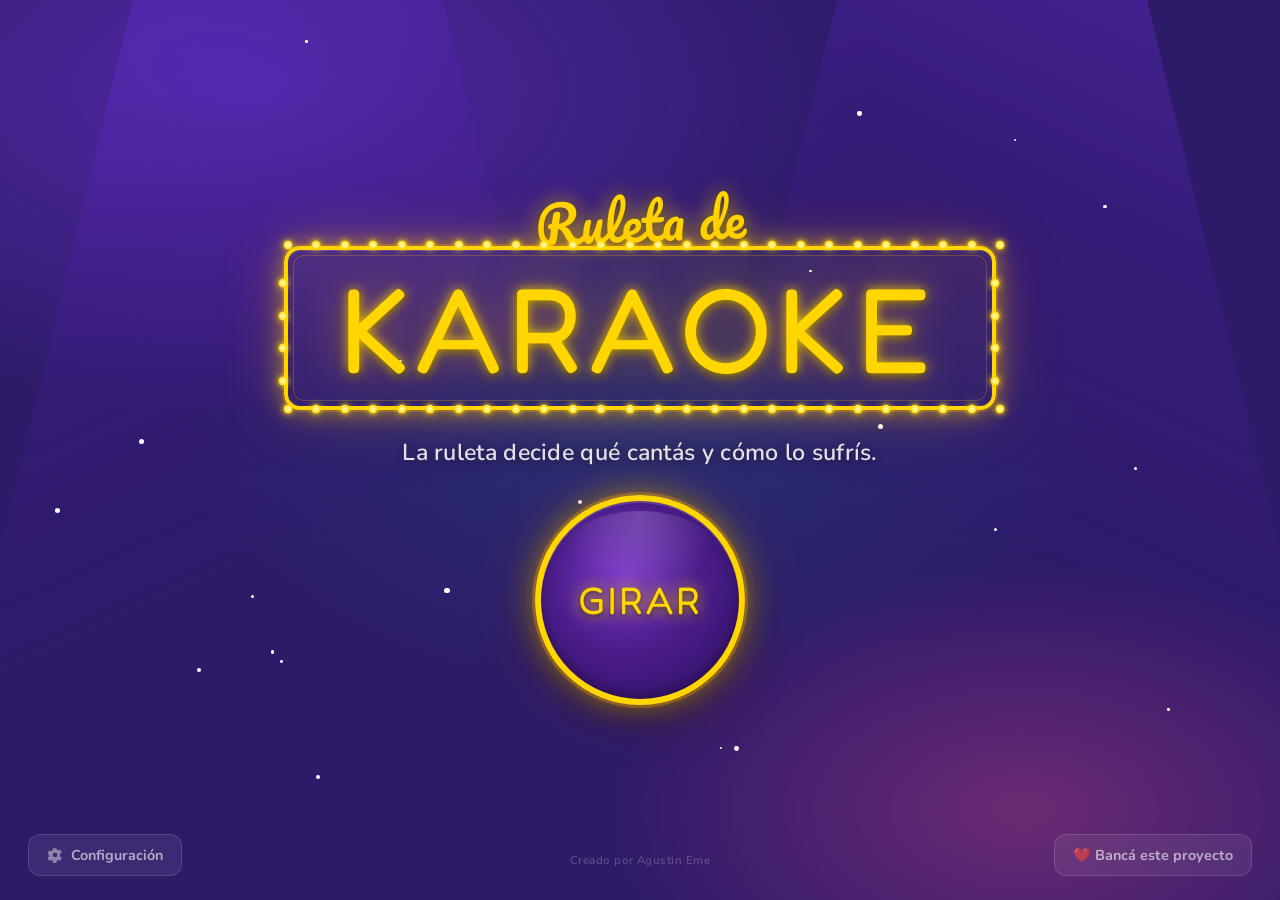
==== commit de671d9a: "Add donate modal with MercadoPago, center credit link, mirror donate button on home" ====
--- a/index.html
+++ b/index.html
@@ -36,6 +36,7 @@
       </svg>
       Configuración
     </button>
+    <button class="btn-donate-home" id="btn-donate" aria-label="Bancá este proyecto">❤️ Bancá este proyecto</button>
   </div>
 
   <div id="screen-spinning" class="screen hidden">
@@ -198,7 +199,25 @@
   </div>
 
   <a class="credit-link" href="https://www.instagram.com/agustineme/" target="_blank" rel="noopener">Creado por Agustin Eme</a>
-  <a class="donate-link" href="https://link.mercadopago.com.ar/agustineme" target="_blank" rel="noopener">☕ Invitame un café</a>
+
+  <div id="modal-donate" class="modal hidden" role="dialog" aria-modal="true" aria-label="Bancá este proyecto">
+    <div class="modal-backdrop" id="donate-backdrop"></div>
+    <div class="modal-content">
+      <div class="modal-header">
+        <h2>❤️ Bancá este proyecto</h2>
+        <button class="btn-close" id="btn-close-donate" aria-label="Cerrar">✕</button>
+      </div>
+      <p class="donate-desc">Si te gustó la Ruleta de Karaoke, podés apoyar al creador para que siga sumando canciones y desafíos.</p>
+      <a class="donate-option" href="https://link.mercadopago.com.ar/agustineme" target="_blank" rel="noopener">
+        <div class="donate-option-icon">MP</div>
+        <div class="donate-option-info">
+          <div class="donate-option-name">MercadoPago</div>
+          <div class="donate-option-sub">Donar con MercadoPago (Argentina)</div>
+        </div>
+        <span class="donate-option-arrow">→</span>
+      </a>
+    </div>
+  </div>
 
   <script src="js/data.js?v=7"></script>
   <script src="js/wheel.js?v=7"></script>
--- a/css/style.css
+++ b/css/style.css
@@ -1 +1,12 @@
-@import url(https://fonts.googleapis.com/css2?family=Fredoka+One&family=Nunito:wght@400;600;700;800;900&family=Pacifico&display=swap);:root{--bg:#2D1B69;--bg-mid:#3D2490;--bg-card:rgba(255,255,255,0.10);--bg-card-alt:rgba(255,255,255,0.07);--border:rgba(255,255,255,0.15);--pink:#FF4D8D;--yellow:#FFD600;--teal:#00C2C7;--orange:#FF6E40;--purple:#A78BFA;--green:#22C55E;--text:#FFFFFF;--text-muted:#C4AFFF;--text-dim:rgba(255,255,255,0.5);--radius-sm:12px;--radius-md:20px;--radius-lg:28px;--radius-pill:999px;--shadow:0 8px 32px rgba(0,0,0,0.4);--shadow-lg:0 16px 48px rgba(0,0,0,0.5);--transition:0.22s ease;--font-title:'Fredoka One',cursive;--font-body:'Nunito',sans-serif}*,::after,::before{box-sizing:border-box;margin:0;padding:0}body,html{height:100%;overflow:hidden;background:var(--bg);color:var(--text);font-family:var(--font-body);font-size:16px;-webkit-font-smoothing:antialiased}button{font-family:var(--font-body);cursor:pointer;border:none;outline:0}body::before{content:'';position:fixed;inset:0;background:radial-gradient(ellipse 80% 60% at 20% 10%,rgba(124,58,237,.45) 0,transparent 60%),radial-gradient(ellipse 60% 50% at 80% 90%,rgba(255,77,141,.3) 0,transparent 55%),radial-gradient(ellipse 50% 40% at 50% 50%,rgba(0,194,199,.12) 0,transparent 70%);pointer-events:none;z-index:0}.screen{position:fixed;inset:0;display:flex;flex-direction:column;align-items:center;justify-content:flex-start;z-index:1;overflow-y:auto;overflow-x:hidden;transition:opacity var(--transition),transform var(--transition)}.screen.hidden{opacity:0;pointer-events:none;transform:scale(.97)}.screen.active{opacity:1;pointer-events:all;transform:scale(1)}#screen-home{padding:0;justify-content:center;overflow:hidden}.home-beams{position:absolute;inset:0;pointer-events:none;z-index:0}.beam{position:absolute;top:0;width:55%;height:90%;opacity:.75}.beam-left{left:-5%;background:linear-gradient(155deg,rgba(110,50,220,.55) 0,rgba(90,30,180,.25) 30%,transparent 65%);clip-path:polygon(28% 0%,72% 0%,100% 100%,0% 100%)}.beam-right{right:-5%;background:linear-gradient(205deg,rgba(110,50,220,.55) 0,rgba(90,30,180,.25) 30%,transparent 65%);clip-path:polygon(28% 0%,72% 0%,100% 100%,0% 100%)}.home-stars{position:absolute;inset:0;pointer-events:none;z-index:0}.star{position:absolute;border-radius:50%;background:#fff;animation:twinkle var(--dur,2s) ease-in-out infinite alternate;animation-delay:var(--delay, 0s)}@keyframes twinkle{0%{opacity:.15;transform:scale(.8)}100%{opacity:.9;transform:scale(1.2)}}.home-main{position:relative;z-index:1;display:flex;flex-direction:column;align-items:center;justify-content:center;gap:clamp(18px,3vh,32px);padding:0 24px;width:100%;flex:1}.home-logo{display:flex;flex-direction:column;align-items:center;gap:4px}.logo-top{font-family:Pacifico,cursive;font-size:clamp(1.8rem, 4vw, 3rem);color:#ffd600;text-shadow:0 0 20px rgba(255,214,0,.7),0 2px 8px rgba(0,0,0,.5);line-height:1;transform:rotate(-2deg);margin-bottom:-4px}.logo-frame{position:relative;border:4px solid #ffd600;border-radius:16px;padding:clamp(10px,2vh,18px) clamp(28px,5vw,52px);background:linear-gradient(180deg,rgba(255,214,0,.07) 0,rgba(180,100,0,.04) 100%);box-shadow:0 0 0 2px rgba(255,160,0,.25),0 0 24px rgba(255,214,0,.55),0 0 64px rgba(255,160,0,.25),inset 0 1px 0 rgba(255,255,255,.12)}.logo-frame::before{content:'';position:absolute;inset:5px;border-radius:11px;border:1.5px solid rgba(255,214,0,.22);pointer-events:none}.logo-dot{position:absolute;width:9px;height:9px;border-radius:50%;background:radial-gradient(circle,#fff8a0 20%,#ffd600 70%);box-shadow:0 0 5px rgba(255,214,0,.9),0 0 10px rgba(255,214,0,.5);animation:dot-pulse 1.6s ease-in-out infinite alternate;animation-delay:var(--dot-delay, 0s)}@keyframes dot-pulse{from{opacity:.55;box-shadow:0 0 4px rgba(255,214,0,.6)}to{opacity:1;box-shadow:0 0 10px #ffd600,0 0 18px rgba(255,160,0,.5)}}.logo-karaoke{display:block;font-family:var(--font-title);font-size:clamp(3.2rem, 9vw, 7rem);color:#ffd600;letter-spacing:clamp(3px, .8vw, 8px);line-height:1;text-shadow:0 0 12px rgba(255,214,0,.9),0 0 40px rgba(255,160,0,.5),0 3px 6px rgba(0,0,0,.6)}.home-tagline{font-family:var(--font-body);font-size:clamp(.95rem, 2.2vw, 1.35rem);font-weight:600;color:rgba(255,255,255,.88);text-align:center;letter-spacing:.3px;text-shadow:0 1px 8px rgba(0,0,0,.5);max-width:520px}.current-player-display{display:flex;flex-direction:column;align-items:center;gap:4px;min-height:52px}.current-player-display.hidden{display:none}.turn-label{font-size:.78rem;font-weight:800;color:var(--text-muted);text-transform:uppercase;letter-spacing:2px}.turn-name{display:inline-block;background:linear-gradient(135deg,var(--pink),var(--purple));border-radius:var(--radius-pill);padding:6px 22px;font-family:var(--font-title);font-size:1.3rem;color:#fff;box-shadow:0 4px 16px rgba(255,77,141,.4)}.btn-girar{position:relative;width:clamp(148px,20vw,210px);height:clamp(148px,20vw,210px);border-radius:50%;background:radial-gradient(circle at 42% 38%,#7b35c8 0,#4a1d8a 45%,#2d0f60 100%);border:6px solid #ffd600;box-shadow:0 0 0 3px rgba(255,160,0,.3),0 0 30px rgba(255,214,0,.5),0 0 70px rgba(255,140,0,.2),0 10px 40px rgba(0,0,0,.55),inset 0 2px 0 rgba(255,255,255,.15),inset 0 -4px 12px rgba(0,0,0,.3);font-family:var(--font-title);font-size:clamp(1.7rem, 3.5vw, 2.4rem);letter-spacing:3px;color:#ffd600;text-shadow:0 0 16px rgba(255,214,0,.9),0 2px 4px rgba(0,0,0,.6);cursor:pointer;transition:transform .15s cubic-bezier(.34, 1.56, .64, 1),box-shadow .15s ease;overflow:hidden}.btn-girar::before{content:'';position:absolute;top:5%;left:10%;width:80%;height:45%;border-radius:50%;background:radial-gradient(ellipse at 50% 0,rgba(255,255,255,.18) 0,transparent 70%);pointer-events:none}.btn-girar:hover{transform:scale(1.07);box-shadow:0 0 0 4px rgba(255,200,0,.45),0 0 50px rgba(255,214,0,.75),0 0 100px rgba(255,140,0,.3),0 14px 50px rgba(0,0,0,.55),inset 0 2px 0 rgba(255,255,255,.2),inset 0 -4px 12px rgba(0,0,0,.3)}.btn-girar:active{transform:scale(.96);box-shadow:0 0 0 2px rgba(255,200,0,.3),0 0 20px rgba(255,214,0,.4),0 4px 16px rgba(0,0,0,.5),inset 0 4px 12px rgba(0,0,0,.4)}@keyframes girar-pulse{0%,100%{box-shadow:0 0 0 3px rgba(255,160,0,.3),0 0 30px rgba(255,214,0,.5),0 0 70px rgba(255,140,0,.2),0 10px 40px rgba(0,0,0,.55),inset 0 2px 0 rgba(255,255,255,.15),inset 0 -4px 12px rgba(0,0,0,.3)}50%{box-shadow:0 0 0 5px rgba(255,160,0,.2),0 0 45px rgba(255,214,0,.65),0 0 90px rgba(255,140,0,.3),0 10px 40px rgba(0,0,0,.55),inset 0 2px 0 rgba(255,255,255,.15),inset 0 -4px 12px rgba(0,0,0,.3)}}.btn-girar{animation:girar-pulse 2.8s ease-in-out infinite}.btn-girar:active,.btn-girar:hover{animation:none}.btn-config-home{position:absolute;bottom:24px;left:28px;z-index:2;display:flex;align-items:center;gap:8px;background:rgba(255,255,255,.07);border:1.5px solid rgba(255,255,255,.13);border-radius:var(--radius-sm);padding:10px 18px;font-family:var(--font-body);font-size:.9rem;font-weight:700;color:rgba(255,255,255,.6);cursor:pointer;transition:background .2s,color .2s,border-color .2s;backdrop-filter:blur(6px)}.btn-config-home:hover{background:rgba(255,255,255,.14);color:rgba(255,255,255,.92);border-color:rgba(255,255,255,.25)}.config-gear{opacity:.7;flex-shrink:0;transition:transform .4s ease}.btn-config-home:hover .config-gear{transform:rotate(60deg);opacity:1}#screen-spinning{align-items:center;justify-content:center;gap:20px;overflow:hidden}.spin-player-badge{display:inline-block;background:linear-gradient(135deg,var(--pink),var(--purple));border-radius:var(--radius-pill);padding:6px 22px;font-family:var(--font-title);font-size:1.1rem;box-shadow:0 4px 16px rgba(255,77,141,.4);z-index:1}.spin-player-badge.hidden{display:none}.visor{width:min(88vw,700px);background:linear-gradient(160deg,#18093a 0,#100626 60%,#18093a 100%);border-radius:28px;border:1.5px solid rgba(255,255,255,.07);padding:clamp(20px,3vh,32px) clamp(20px,4vw,36px);box-shadow:0 0 0 1px rgba(255,255,255,.03),0 32px 80px rgba(0,0,0,.75),0 8px 24px rgba(0,0,0,.5),inset 0 1px 0 rgba(255,255,255,.06);display:flex;flex-direction:column;gap:12px;position:relative;z-index:1}.visor::before{content:'';position:absolute;top:0;left:10%;right:10%;height:1px;background:linear-gradient(90deg,transparent,rgba(255,255,255,.12),transparent);border-radius:1px;pointer-events:none}.visor-section{display:flex;flex-direction:column;gap:6px}.visor-section-label{font-family:var(--font-body);font-size:.65rem;font-weight:800;letter-spacing:3.5px;text-transform:uppercase;color:rgba(255,255,255,.28);padding-left:6px}.visor-window{position:relative;height:110px;border-radius:18px;overflow:hidden;background:#060115;border:1.5px solid rgba(255,255,255,.05);box-shadow:inset 0 4px 24px rgba(0,0,0,.9),inset 0 0 0 1px rgba(0,0,0,.5)}.visor-window--sm{height:85px}.visor-window::after,.visor-window::before{content:'';position:absolute;left:0;right:0;height:32px;z-index:3;pointer-events:none}.visor-window::before{top:0;background:linear-gradient(180deg,#060115 0,transparent 100%)}.visor-window::after{bottom:0;background:linear-gradient(0deg,#060115 0,transparent 100%)}.window-tape{position:absolute;left:0;right:0;top:0;will-change:transform}.tape-item{display:flex;align-items:center;justify-content:center;padding:0 28px;text-align:center;box-sizing:border-box;gap:10px}.tape-item--song{flex-direction:column;gap:2px}.tape-song-inner{display:flex;flex-direction:column;align-items:center;gap:2px;width:100%}.tape-song-title{font-family:var(--font-title);font-size:clamp(1.3rem, 3.2vw, 1.9rem);color:#fff;line-height:1.15;white-space:nowrap;overflow:hidden;text-overflow:ellipsis;max-width:100%}.tape-song-artist{font-family:var(--font-body);font-size:clamp(.78rem, 1.8vw, .95rem);font-weight:700;color:rgba(167,139,250,.85);white-space:nowrap;overflow:hidden;text-overflow:ellipsis;max-width:100%}.tape-item--challenge{flex-direction:row;gap:12px}.tape-challenge-emoji{font-size:clamp(1.3rem, 3vw, 1.8rem);flex-shrink:0;line-height:1}.tape-challenge-text{font-family:var(--font-title);font-size:clamp(1.1rem, 2.8vw, 1.55rem);color:var(--yellow);text-align:left;line-height:1.2}.tape-item--target{animation:none}.tape-item--snap{animation:tape-snap .35s cubic-bezier(.34,1.56,.64,1)}@keyframes tape-snap{0%{transform:scale(.95);opacity:.7}60%{transform:scale(1.04)}100%{transform:scale(1);opacity:1}}.window-edge{position:absolute;top:0;bottom:0;width:72px;z-index:2;pointer-events:none}.window-edge--left{left:0;background:linear-gradient(90deg,#060115 0,transparent 100%)}.window-edge--right{right:0;background:linear-gradient(-90deg,#060115 0,transparent 100%)}.visor-divider{height:1px;background:linear-gradient(90deg,transparent,rgba(255,255,255,.07),transparent);margin:0 4px}.spin-status{font-family:var(--font-body);font-size:.8rem;font-weight:800;color:rgba(255,255,255,.22);text-transform:uppercase;letter-spacing:2.5px;text-align:center;z-index:1;transition:opacity .3s}.wheel-wrap{display:flex;flex-direction:column;align-items:center;gap:8px}.wheel-label{font-family:var(--font-body);font-weight:800;font-size:.72rem;letter-spacing:2px;text-transform:uppercase;color:var(--text-muted)}#screen-result{padding:20px 24px 32px;gap:14px;justify-content:center;max-width:680px;margin:0 auto}.result-player-badge{background:linear-gradient(135deg,var(--pink),var(--purple));border-radius:var(--radius-pill);padding:8px 28px;font-family:var(--font-title);font-size:1.3rem;text-align:center;box-shadow:0 4px 16px rgba(255,77,141,.4);align-self:center}.result-player-badge.hidden{display:none}.result-card{width:100%;border-radius:var(--radius-lg);padding:20px 28px;border:1.5px solid var(--border);backdrop-filter:blur(12px);-webkit-backdrop-filter:blur(12px);box-shadow:var(--shadow);opacity:0;transform:translateY(24px);transition:none}.result-card.pop-in{animation:card-pop .45s cubic-bezier(.34,1.56,.64,1) forwards}@keyframes card-pop{from{opacity:0;transform:translateY(28px) scale(.94)}to{opacity:1;transform:translateY(0) scale(1)}}.song-card{background:linear-gradient(135deg,rgba(255,77,141,.18) 0,rgba(124,58,237,.18) 100%);border-color:rgba(255,77,141,.35)}.challenge-card{background:linear-gradient(135deg,rgba(255,214,0,.12) 0,rgba(255,110,64,.12) 100%);border-color:rgba(255,214,0,.3)}.card-eyebrow{font-size:.72rem;font-weight:800;letter-spacing:2.5px;text-transform:uppercase;color:var(--text-muted);margin-bottom:6px}.song-title{font-family:var(--font-title);font-size:clamp(1.6rem, 4vw, 2.4rem);line-height:1.15;color:var(--text);word-break:break-word}.song-artist{font-size:1rem;font-weight:700;color:var(--pink);margin-top:4px}.swap-out{animation:swap-out .25s ease forwards}.swap-in{animation:swap-in .35s cubic-bezier(.34,1.56,.64,1) forwards}@keyframes swap-out{from{opacity:1;transform:translateY(0)}to{opacity:0;transform:translateY(-10px)}}@keyframes swap-in{from{opacity:0;transform:translateY(10px) scale(.95)}to{opacity:1;transform:translateY(0) scale(1)}}.challenge-inner{display:flex;align-items:center;gap:14px}.challenge-emoji{font-size:2.4rem;line-height:1;flex-shrink:0}.challenge-text{font-family:var(--font-title);font-size:clamp(1.25rem, 3vw, 1.9rem);line-height:1.2;color:var(--text);flex:1}.intensity-badge{display:inline-block;font-size:.75rem;font-weight:800;letter-spacing:1.5px;text-transform:uppercase;border-radius:var(--radius-pill);padding:3px 12px;margin-top:8px}.intensity-suave{background:rgba(34,197,94,.25);color:#86efac;border:1px solid rgba(34,197,94,.4)}.intensity-estandar{background:rgba(255,110,64,.25);color:#fdba74;border:1px solid rgba(255,110,64,.4)}.intensity-picante{background:rgba(239,68,68,.25);color:#fca5a5;border:1px solid rgba(239,68,68,.4)}.changes-row{display:flex;align-items:center;justify-content:center;gap:10px;font-size:.82rem;font-weight:700;color:var(--text-muted);text-transform:uppercase;letter-spacing:1.5px;opacity:0}.changes-row.pop-in{animation:card-pop .4s .3s cubic-bezier(.34,1.56,.64,1) forwards}.change-dot{display:inline-block;width:14px;height:14px;border-radius:50%;transition:background var(--transition),transform var(--transition)}.change-dot.available{background:var(--yellow);box-shadow:0 0 8px rgba(255,214,0,.6)}.change-dot.used{background:rgba(255,255,255,.15)}.result-actions{width:100%;display:flex;gap:12px;opacity:0}.result-actions.pop-in{animation:card-pop .45s .36s cubic-bezier(.34,1.56,.64,1) forwards}.btn-change{flex:1;background:var(--bg-card);border:1.5px solid var(--border);border-radius:var(--radius-pill);padding:14px 16px;color:var(--text);font-family:var(--font-body);font-size:.95rem;font-weight:800;display:flex;align-items:center;justify-content:center;gap:8px;transition:background var(--transition),transform .12s;backdrop-filter:blur(8px)}.btn-change:hover:not(:disabled){background:rgba(255,255,255,.15);transform:translateY(-2px)}.btn-change:disabled{opacity:.35;cursor:not-allowed}.btn-sing{flex:1.5;background:linear-gradient(135deg,var(--yellow) 0,var(--orange) 100%);border-radius:var(--radius-pill);padding:14px 24px;color:#1a0a3e;font-family:var(--font-title);font-size:1.3rem;letter-spacing:1px;box-shadow:0 6px 24px rgba(255,214,0,.45);display:flex;align-items:center;justify-content:center;gap:8px;transition:transform .12s,box-shadow .12s}.btn-sing:hover:not(:disabled){transform:translateY(-3px) scale(1.03);box-shadow:0 10px 32px rgba(255,214,0,.55)}.btn-sing:active{transform:translateY(1px) scale(.98)}.btn-sing:disabled{opacity:.4;cursor:not-allowed}.reroll-overlay{position:absolute;inset:0;z-index:10;display:flex;flex-direction:column;align-items:center;justify-content:center;background:rgba(45,27,105,.85);backdrop-filter:blur(6px);border-radius:var(--radius-md);gap:16px}.reroll-overlay.hidden{display:none}.reroll-visor-label{font-family:var(--font-title);font-size:.68rem;letter-spacing:.14em;color:rgba(255,255,255,.45);text-transform:uppercase;margin-bottom:4px}.reroll-visor-window{position:relative;width:min(380px,84vw);height:84px;overflow:hidden;border-radius:12px;background:rgba(0,0,0,.3);border:1px solid rgba(255,255,255,.1)}.reroll-visor-window::after,.reroll-visor-window::before{content:'';position:absolute;left:0;right:0;height:26px;z-index:2;pointer-events:none}.reroll-visor-window::before{top:0;background:linear-gradient(180deg,rgba(20,10,55,.92) 0,transparent 100%)}.reroll-visor-window::after{bottom:0;background:linear-gradient(0deg,rgba(20,10,55,.92) 0,transparent 100%)}#screen-result{position:relative}#screen-player{padding:0;justify-content:flex-start}.player-header{width:100%;background:linear-gradient(180deg,rgba(45,27,105,.95) 0,rgba(45,27,105,.6) 100%);backdrop-filter:blur(10px);padding:14px 24px 12px;display:flex;align-items:center;justify-content:space-between;gap:12px;flex-wrap:wrap;z-index:2;border-bottom:1px solid var(--border)}.player-song-info{display:flex;flex-direction:column}.player-song-title{font-family:var(--font-title);font-size:1.25rem;color:var(--text)}.player-song-artist{font-size:.85rem;font-weight:700;color:var(--pink)}.player-challenge-badge{background:linear-gradient(135deg,rgba(255,214,0,.2),rgba(255,110,64,.2));border:1px solid rgba(255,214,0,.3);border-radius:var(--radius-pill);padding:6px 16px;font-size:.85rem;font-weight:800;color:var(--yellow);white-space:nowrap}.yt-container{flex:1;width:100%;position:relative;background:#000;overflow:hidden;min-height:200px}#yt-embed{position:absolute;inset:0}#yt-embed iframe{width:100%!important;height:100%!important;display:block}.yt-error-overlay{position:absolute;inset:0;background:rgba(45,27,105,.95);display:flex;flex-direction:column;align-items:center;justify-content:center;gap:16px;z-index:5}.yt-error-overlay.hidden{display:none}.yt-error-actions{display:flex;gap:12px;align-items:center;margin-top:4px;flex-wrap:wrap;justify-content:center}.btn-reload-yt{flex:none;background:linear-gradient(135deg,var(--pink) 0,var(--purple) 100%);color:#fff;border:none;border-radius:var(--radius-pill);padding:12px 28px;font-family:var(--font-body);font-size:.95rem;font-weight:800;cursor:pointer;transition:transform .12s,box-shadow .12s}.btn-reload-yt:hover{transform:translateY(-2px);box-shadow:0 8px 24px rgba(255,77,141,.45)}.btn-reload-yt:active{transform:translateY(1px)}.yt-error-overlay .btn-change{flex:none;align-self:center;width:auto;padding:12px 28px}.btn-show-log{background:0 0;border:none;color:rgba(255,255,255,.3);font-size:.75rem;cursor:pointer;margin-top:-8px;padding:4px 8px;font-family:var(--font-body)}.btn-show-log:hover{color:rgba(255,255,255,.6)}.log-overlay{position:absolute;inset:0;background:rgba(10,6,30,.97);display:flex;flex-direction:column;z-index:10;padding:12px;gap:8px}.log-overlay.hidden{display:none}.log-pre{flex:1;overflow-y:auto;font-size:.68rem;line-height:1.6;color:#7ee787;white-space:pre-wrap;word-break:break-all;background:rgba(0,0,0,.4);border-radius:8px;padding:10px 12px;margin:0;font-family:'SF Mono','Fira Code',monospace}.log-actions{display:flex;gap:8px;flex-shrink:0}.btn-close-log,.btn-copy-log{flex:1;padding:10px;border:none;border-radius:var(--radius-pill);font-family:var(--font-body);font-size:.85rem;font-weight:800;cursor:pointer}.btn-copy-log{background:rgba(255,255,255,.12);color:#fff}.btn-close-log{background:rgba(255,77,141,.3);color:#fff}.yt-error-icon{font-size:3rem}.yt-error-text{font-family:var(--font-body);font-size:1rem;font-weight:700;color:var(--text-muted);text-align:center;max-width:300px}.yt-error-note{font-size:.8rem;color:var(--text-dim);text-align:center;max-width:280px;line-height:1.5}.player-footer{width:100%;padding:16px 24px;display:flex;justify-content:center;align-items:center;gap:20px;background:rgba(45,27,105,.7);backdrop-filter:blur(8px);border-top:1px solid var(--border)}.btn-end-round{background:linear-gradient(135deg,var(--teal) 0,#0891b2 100%);color:#fff;font-family:var(--font-title);font-size:1.25rem;letter-spacing:1px;border-radius:var(--radius-pill);padding:14px 48px;box-shadow:0 6px 24px rgba(0,194,199,.4);transition:transform .12s,box-shadow .12s}.btn-end-round:hover{transform:translateY(-2px) scale(1.02);box-shadow:0 10px 32px rgba(0,194,199,.5)}.btn-end-round:active{transform:translateY(1px) scale(.98)}.modal{position:fixed;inset:0;z-index:100;display:flex;align-items:center;justify-content:center;padding:20px}.modal.hidden{pointer-events:none}.modal.hidden .modal-content{opacity:0;transform:translateY(20px) scale(.95)}.modal.hidden .modal-backdrop{opacity:0}.modal-backdrop{position:absolute;inset:0;background:rgba(10,5,30,.75);backdrop-filter:blur(6px);transition:opacity .2s}.modal-content{position:relative;z-index:1;background:linear-gradient(160deg,#3d2490 0,#2d1b69 100%);border:1.5px solid var(--border);border-radius:var(--radius-lg);padding:28px 32px 32px;width:100%;max-width:500px;box-shadow:var(--shadow-lg);transition:opacity .25s,transform .25s;max-height:90vh;overflow-y:auto}.modal-header{display:flex;align-items:center;justify-content:space-between;margin-bottom:28px}.modal-header h2{font-family:var(--font-title);font-size:1.7rem;color:var(--text)}.btn-close{background:rgba(255,255,255,.1);border:1.5px solid var(--border);border-radius:var(--radius-sm);width:38px;height:38px;color:var(--text);font-size:1rem;display:flex;align-items:center;justify-content:center;transition:background var(--transition)}.btn-close:hover{background:rgba(255,255,255,.2)}.config-section{margin-bottom:26px}.config-label{display:block;font-size:.78rem;font-weight:800;letter-spacing:2px;text-transform:uppercase;color:var(--text-muted);margin-bottom:12px}.intensity-selector{display:grid;grid-template-columns:repeat(3,1fr);gap:10px}.intensity-btn{background:var(--bg-card);border:1.5px solid var(--border);border-radius:var(--radius-md);padding:12px 8px;color:var(--text-muted);font-family:var(--font-body);font-size:.9rem;font-weight:800;text-align:center;transition:all var(--transition);backdrop-filter:blur(4px)}.intensity-btn:hover{border-color:rgba(255,255,255,.35);color:var(--text)}.intensity-btn.active{background:linear-gradient(135deg,var(--pink),#9333ea);border-color:transparent;color:#fff;box-shadow:0 4px 16px rgba(255,77,141,.4)}.players-list{display:flex;flex-wrap:wrap;gap:8px;margin-bottom:12px;min-height:10px}.player-tag{display:flex;align-items:center;gap:6px;background:rgba(167,139,250,.2);border:1px solid rgba(167,139,250,.4);border-radius:var(--radius-pill);padding:5px 14px;animation:tag-in .25s cubic-bezier(.34,1.56,.64,1)}@keyframes tag-in{from{opacity:0;transform:scale(.7)}to{opacity:1;transform:scale(1)}}.player-tag-name{font-size:.9rem;font-weight:700;color:var(--purple)}.player-tag-remove{background:0 0;color:rgba(255,255,255,.45);font-size:.8rem;padding:0;line-height:1;transition:color var(--transition)}.player-tag-remove:hover{color:var(--pink)}.add-player-row{display:flex;gap:10px}.player-input{flex:1;background:rgba(255,255,255,.08);border:1.5px solid var(--border);border-radius:var(--radius-sm);padding:10px 16px;color:var(--text);font-family:var(--font-body);font-size:.95rem;font-weight:700;outline:0;transition:border-color var(--transition)}.player-input::placeholder{color:var(--text-dim)}.player-input:focus{border-color:var(--purple)}.btn-add-player{background:linear-gradient(135deg,var(--purple),#7c3aed);color:#fff;font-family:var(--font-body);font-size:.9rem;font-weight:800;border-radius:var(--radius-sm);padding:10px 18px;transition:transform .12s,box-shadow .12s;box-shadow:0 3px 12px rgba(124,58,237,.4);white-space:nowrap}.btn-add-player:hover{transform:translateY(-2px);box-shadow:0 6px 18px rgba(124,58,237,.5)}.btn-save-config{width:100%;background:linear-gradient(135deg,var(--pink) 0,#9333ea 100%);color:#fff;font-family:var(--font-title);font-size:1.2rem;letter-spacing:1px;border-radius:var(--radius-pill);padding:15px;box-shadow:0 6px 24px rgba(255,77,141,.4);transition:transform .12s,box-shadow .12s}.btn-save-config:hover{transform:translateY(-2px);box-shadow:0 10px 32px rgba(255,77,141,.5)}.hidden{display:none!important}#screen-player-v2{position:fixed;inset:0;display:flex;flex-direction:column;background:var(--bg);z-index:50;transition:opacity var(--transition),transform var(--transition)}#screen-player-v2.pv2-off{opacity:0;pointer-events:none;transform:scale(.97)}.pv2-header{width:100%;background:linear-gradient(180deg,rgba(45,27,105,.95) 0,rgba(45,27,105,.6) 100%);backdrop-filter:blur(10px);padding:14px 24px 12px;display:flex;align-items:center;justify-content:space-between;gap:12px;flex-shrink:0;border-bottom:1px solid var(--border)}.pv2-song-info{display:flex;flex-direction:column}.pv2-song-title{font-family:var(--font-title);font-size:1.25rem;line-height:1.2}.pv2-song-artist{font-size:.85rem;font-weight:700;color:var(--pink)}.pv2-challenge-badge{background:linear-gradient(135deg,rgba(255,214,0,.2),rgba(255,110,64,.2));border:1px solid rgba(255,214,0,.3);border-radius:var(--radius-pill);padding:6px 14px;font-size:.8rem;font-weight:800;color:var(--yellow);white-space:nowrap;flex-shrink:0}.pv2-yt-wrap{flex:1;width:100%;position:relative;background:#000;overflow:hidden;min-height:0}#pv2-yt-embed{position:absolute;inset:0}#pv2-yt-embed iframe{width:100%!important;height:100%!important;display:block}@media (min-width:1280px){.logo-top{font-size:3.2rem}.logo-karaoke{font-size:7.5rem}.home-tagline{font-size:1.45rem}.song-title{font-size:2.8rem}.challenge-text{font-size:2.1rem}#screen-result{max-width:800px;padding:28px 40px 40px;gap:18px}}@media (max-width:768px){.modal-content{padding:22px 20px 28px}.intensity-selector{grid-template-columns:repeat(3,1fr);gap:8px}.intensity-btn{font-size:.82rem;padding:10px 6px}.btn-config-home{bottom:16px;left:16px;padding:8px 14px;font-size:.82rem}}@media (max-width:480px){.logo-top{font-size:1.6rem}.logo-karaoke{font-size:2.8rem;letter-spacing:2px}.logo-frame{padding:10px 20px;border-width:3px;border-radius:12px}.home-tagline{font-size:.88rem}.btn-girar{width:130px;height:130px;font-size:1.5rem;letter-spacing:2px}.btn-config-home{bottom:12px;left:12px;padding:7px 12px;font-size:.8rem}.result-actions{flex-direction:column}.btn-sing{flex:none}.btn-change{flex:none}.player-header{flex-direction:column;align-items:flex-start}.visor{width:94vw;padding:16px 14px;gap:10px;border-radius:20px}.visor-window{height:88px}.visor-window--sm{height:70px}.tape-song-title{font-size:1.2rem}.tape-song-artist{font-size:.78rem}.tape-challenge-text{font-size:1rem}.tape-challenge-emoji{font-size:1.2rem}.tape-item{padding:0 16px}#screen-result{padding:14px 16px 24px;gap:10px}.song-title{font-size:1.5rem}.challenge-text{font-size:1.1rem}.result-card{padding:16px 18px}.challenge-emoji{font-size:1.8rem}}.btn-back{position:absolute;top:14px;left:16px;background:0 0;border:none;color:rgba(255,255,255,.3);font-size:1.3rem;line-height:1;padding:6px 8px;cursor:pointer;transition:color var(--transition);z-index:10}.btn-back:hover{color:rgba(255,255,255,.75)}.btn-back-player{background:0 0;border:1px solid rgba(255,255,255,.18);border-radius:var(--radius-pill);color:rgba(255,255,255,.45);font-family:var(--font-body);font-size:.85rem;font-weight:700;padding:10px 20px;cursor:pointer;transition:color var(--transition),border-color var(--transition)}.btn-back-player:hover{color:rgba(255,255,255,.85);border-color:rgba(255,255,255,.45)}.credit-link{position:fixed;bottom:10px;right:14px;font-size:.72rem;font-family:var(--font-body);font-weight:600;letter-spacing:.04em;color:rgba(255,255,255,.22);text-decoration:none;z-index:200;white-space:nowrap;transition:color .25s}.credit-link:hover{color:rgba(255,255,255,.6)}.donate-link{position:fixed;bottom:10px;left:14px;font-size:.72rem;font-family:var(--font-body);font-weight:600;letter-spacing:.04em;color:rgba(255,255,255,.28);text-decoration:none;z-index:200;white-space:nowrap;transition:color .25s}.donate-link:hover{color:rgba(255,255,255,.7)}+@import url(https://fonts.googleapis.com/css2?family=Fredoka+One&family=Nunito:wght@400;600;700;800;900&family=Pacifico&display=swap);:root{--bg:#2D1B69;--bg-mid:#3D2490;--bg-card:rgba(255,255,255,0.10);--bg-card-alt:rgba(255,255,255,0.07);--border:rgba(255,255,255,0.15);--pink:#FF4D8D;--yellow:#FFD600;--teal:#00C2C7;--orange:#FF6E40;--purple:#A78BFA;--green:#22C55E;--text:#FFFFFF;--text-muted:#C4AFFF;--text-dim:rgba(255,255,255,0.5);--radius-sm:12px;--radius-md:20px;--radius-lg:28px;--radius-pill:999px;--shadow:0 8px 32px rgba(0,0,0,0.4);--shadow-lg:0 16px 48px rgba(0,0,0,0.5);--transition:0.22s ease;--font-title:'Fredoka One',cursive;--font-body:'Nunito',sans-serif}*,::after,::before{box-sizing:border-box;margin:0;padding:0}body,html{height:100%;overflow:hidden;background:var(--bg);color:var(--text);font-family:var(--font-body);font-size:16px;-webkit-font-smoothing:antialiased}button{font-family:var(--font-body);cursor:pointer;border:none;outline:0}body::before{content:'';position:fixed;inset:0;background:radial-gradient(ellipse 80% 60% at 20% 10%,rgba(124,58,237,.45) 0,transparent 60%),radial-gradient(ellipse 60% 50% at 80% 90%,rgba(255,77,141,.3) 0,transparent 55%),radial-gradient(ellipse 50% 40% at 50% 50%,rgba(0,194,199,.12) 0,transparent 70%);pointer-events:none;z-index:0}.screen{position:fixed;inset:0;display:flex;flex-direction:column;align-items:center;justify-content:flex-start;z-index:1;overflow-y:auto;overflow-x:hidden;transition:opacity var(--transition),transform var(--transition)}.screen.hidden{opacity:0;pointer-events:none;transform:scale(.97)}.screen.active{opacity:1;pointer-events:all;transform:scale(1)}#screen-home{padding:0;justify-content:center;overflow:hidden}.home-beams{position:absolute;inset:0;pointer-events:none;z-index:0}.beam{position:absolute;top:0;width:55%;height:90%;opacity:.75}.beam-left{left:-5%;background:linear-gradient(155deg,rgba(110,50,220,.55) 0,rgba(90,30,180,.25) 30%,transparent 65%);clip-path:polygon(28% 0%,72% 0%,100% 100%,0% 100%)}.beam-right{right:-5%;background:linear-gradient(205deg,rgba(110,50,220,.55) 0,rgba(90,30,180,.25) 30%,transparent 65%);clip-path:polygon(28% 0%,72% 0%,100% 100%,0% 100%)}.home-stars{position:absolute;inset:0;pointer-events:none;z-index:0}.star{position:absolute;border-radius:50%;background:#fff;animation:twinkle var(--dur,2s) ease-in-out infinite alternate;animation-delay:var(--delay, 0s)}@keyframes twinkle{0%{opacity:.15;transform:scale(.8)}100%{opacity:.9;transform:scale(1.2)}}.home-main{position:relative;z-index:1;display:flex;flex-direction:column;align-items:center;justify-content:center;gap:clamp(18px,3vh,32px);padding:0 24px;width:100%;flex:1}.home-logo{display:flex;flex-direction:column;align-items:center;gap:4px}.logo-top{font-family:Pacifico,cursive;font-size:clamp(1.8rem, 4vw, 3rem);color:#ffd600;text-shadow:0 0 20px rgba(255,214,0,.7),0 2px 8px rgba(0,0,0,.5);line-height:1;transform:rotate(-2deg);margin-bottom:-4px}.logo-frame{position:relative;border:4px solid #ffd600;border-radius:16px;padding:clamp(10px,2vh,18px) clamp(28px,5vw,52px);background:linear-gradient(180deg,rgba(255,214,0,.07) 0,rgba(180,100,0,.04) 100%);box-shadow:0 0 0 2px rgba(255,160,0,.25),0 0 24px rgba(255,214,0,.55),0 0 64px rgba(255,160,0,.25),inset 0 1px 0 rgba(255,255,255,.12)}.logo-frame::before{content:'';position:absolute;inset:5px;border-radius:11px;border:1.5px solid rgba(255,214,0,.22);pointer-events:none}.logo-dot{position:absolute;width:9px;height:9px;border-radius:50%;background:radial-gradient(circle,#fff8a0 20%,#ffd600 70%);box-shadow:0 0 5px rgba(255,214,0,.9),0 0 10px rgba(255,214,0,.5);animation:dot-pulse 1.6s ease-in-out infinite alternate;animation-delay:var(--dot-delay, 0s)}@keyframes dot-pulse{from{opacity:.55;box-shadow:0 0 4px rgba(255,214,0,.6)}to{opacity:1;box-shadow:0 0 10px #ffd600,0 0 18px rgba(255,160,0,.5)}}.logo-karaoke{display:block;font-family:var(--font-title);font-size:clamp(3.2rem, 9vw, 7rem);color:#ffd600;letter-spacing:clamp(3px, .8vw, 8px);line-height:1;text-shadow:0 0 12px rgba(255,214,0,.9),0 0 40px rgba(255,160,0,.5),0 3px 6px rgba(0,0,0,.6)}.home-tagline{font-family:var(--font-body);font-size:clamp(.95rem, 2.2vw, 1.35rem);font-weight:600;color:rgba(255,255,255,.88);text-align:center;letter-spacing:.3px;text-shadow:0 1px 8px rgba(0,0,0,.5);max-width:520px}.current-player-display{display:flex;flex-direction:column;align-items:center;gap:4px;min-height:52px}.current-player-display.hidden{display:none}.turn-label{font-size:.78rem;font-weight:800;color:var(--text-muted);text-transform:uppercase;letter-spacing:2px}.turn-name{display:inline-block;background:linear-gradient(135deg,var(--pink),var(--purple));border-radius:var(--radius-pill);padding:6px 22px;font-family:var(--font-title);font-size:1.3rem;color:#fff;box-shadow:0 4px 16px rgba(255,77,141,.4)}.btn-girar{position:relative;width:clamp(148px,20vw,210px);height:clamp(148px,20vw,210px);border-radius:50%;background:radial-gradient(circle at 42% 38%,#7b35c8 0,#4a1d8a 45%,#2d0f60 100%);border:6px solid #ffd600;box-shadow:0 0 0 3px rgba(255,160,0,.3),0 0 30px rgba(255,214,0,.5),0 0 70px rgba(255,140,0,.2),0 10px 40px rgba(0,0,0,.55),inset 0 2px 0 rgba(255,255,255,.15),inset 0 -4px 12px rgba(0,0,0,.3);font-family:var(--font-title);font-size:clamp(1.7rem, 3.5vw, 2.4rem);letter-spacing:3px;color:#ffd600;text-shadow:0 0 16px rgba(255,214,0,.9),0 2px 4px rgba(0,0,0,.6);cursor:pointer;transition:transform .15s cubic-bezier(.34, 1.56, .64, 1),box-shadow .15s ease;overflow:hidden}.btn-girar::before{content:'';position:absolute;top:5%;left:10%;width:80%;height:45%;border-radius:50%;background:radial-gradient(ellipse at 50% 0,rgba(255,255,255,.18) 0,transparent 70%);pointer-events:none}.btn-girar:hover{transform:scale(1.07);box-shadow:0 0 0 4px rgba(255,200,0,.45),0 0 50px rgba(255,214,0,.75),0 0 100px rgba(255,140,0,.3),0 14px 50px rgba(0,0,0,.55),inset 0 2px 0 rgba(255,255,255,.2),inset 0 -4px 12px rgba(0,0,0,.3)}.btn-girar:active{transform:scale(.96);box-shadow:0 0 0 2px rgba(255,200,0,.3),0 0 20px rgba(255,214,0,.4),0 4px 16px rgba(0,0,0,.5),inset 0 4px 12px rgba(0,0,0,.4)}@keyframes girar-pulse{0%,100%{box-shadow:0 0 0 3px rgba(255,160,0,.3),0 0 30px rgba(255,214,0,.5),0 0 70px rgba(255,140,0,.2),0 10px 40px rgba(0,0,0,.55),inset 0 2px 0 rgba(255,255,255,.15),inset 0 -4px 12px rgba(0,0,0,.3)}50%{box-shadow:0 0 0 5px rgba(255,160,0,.2),0 0 45px rgba(255,214,0,.65),0 0 90px rgba(255,140,0,.3),0 10px 40px rgba(0,0,0,.55),inset 0 2px 0 rgba(255,255,255,.15),inset 0 -4px 12px rgba(0,0,0,.3)}}.btn-girar{animation:girar-pulse 2.8s ease-in-out infinite}.btn-girar:active,.btn-girar:hover{animation:none}.btn-config-home{position:absolute;bottom:24px;left:28px;z-index:2;display:flex;align-items:center;gap:8px;background:rgba(255,255,255,.07);border:1.5px solid rgba(255,255,255,.13);border-radius:var(--radius-sm);padding:10px 18px;font-family:var(--font-body);font-size:.9rem;font-weight:700;color:rgba(255,255,255,.6);cursor:pointer;transition:background .2s,color .2s,border-color .2s;backdrop-filter:blur(6px)}.btn-config-home:hover{background:rgba(255,255,255,.14);color:rgba(255,255,255,.92);border-color:rgba(255,255,255,.25)}.config-gear{opacity:.7;flex-shrink:0;transition:transform .4s ease}.btn-config-home:hover .config-gear{transform:rotate(60deg);opacity:1}#screen-spinning{align-items:center;justify-content:center;gap:20px;overflow:hidden}.spin-player-badge{display:inline-block;background:linear-gradient(135deg,var(--pink),var(--purple));border-radius:var(--radius-pill);padding:6px 22px;font-family:var(--font-title);font-size:1.1rem;box-shadow:0 4px 16px rgba(255,77,141,.4);z-index:1}.spin-player-badge.hidden{display:none}.visor{width:min(88vw,700px);background:linear-gradient(160deg,#18093a 0,#100626 60%,#18093a 100%);border-radius:28px;border:1.5px solid rgba(255,255,255,.07);padding:clamp(20px,3vh,32px) clamp(20px,4vw,36px);box-shadow:0 0 0 1px rgba(255,255,255,.03),0 32px 80px rgba(0,0,0,.75),0 8px 24px rgba(0,0,0,.5),inset 0 1px 0 rgba(255,255,255,.06);display:flex;flex-direction:column;gap:12px;position:relative;z-index:1}.visor::before{content:'';position:absolute;top:0;left:10%;right:10%;height:1px;background:linear-gradient(90deg,transparent,rgba(255,255,255,.12),transparent);border-radius:1px;pointer-events:none}.visor-section{display:flex;flex-direction:column;gap:6px}.visor-section-label{font-family:var(--font-body);font-size:.65rem;font-weight:800;letter-spacing:3.5px;text-transform:uppercase;color:rgba(255,255,255,.28);padding-left:6px}.visor-window{position:relative;height:110px;border-radius:18px;overflow:hidden;background:#060115;border:1.5px solid rgba(255,255,255,.05);box-shadow:inset 0 4px 24px rgba(0,0,0,.9),inset 0 0 0 1px rgba(0,0,0,.5)}.visor-window--sm{height:85px}.visor-window::after,.visor-window::before{content:'';position:absolute;left:0;right:0;height:32px;z-index:3;pointer-events:none}.visor-window::before{top:0;background:linear-gradient(180deg,#060115 0,transparent 100%)}.visor-window::after{bottom:0;background:linear-gradient(0deg,#060115 0,transparent 100%)}.window-tape{position:absolute;left:0;right:0;top:0;will-change:transform}.tape-item{display:flex;align-items:center;justify-content:center;padding:0 28px;text-align:center;box-sizing:border-box;gap:10px}.tape-item--song{flex-direction:column;gap:2px}.tape-song-inner{display:flex;flex-direction:column;align-items:center;gap:2px;width:100%}.tape-song-title{font-family:var(--font-title);font-size:clamp(1.3rem, 3.2vw, 1.9rem);color:#fff;line-height:1.15;white-space:nowrap;overflow:hidden;text-overflow:ellipsis;max-width:100%}.tape-song-artist{font-family:var(--font-body);font-size:clamp(.78rem, 1.8vw, .95rem);font-weight:700;color:rgba(167,139,250,.85);white-space:nowrap;overflow:hidden;text-overflow:ellipsis;max-width:100%}.tape-item--challenge{flex-direction:row;gap:12px}.tape-challenge-emoji{font-size:clamp(1.3rem, 3vw, 1.8rem);flex-shrink:0;line-height:1}.tape-challenge-text{font-family:var(--font-title);font-size:clamp(1.1rem, 2.8vw, 1.55rem);color:var(--yellow);text-align:left;line-height:1.2}.tape-item--target{animation:none}.tape-item--snap{animation:tape-snap .35s cubic-bezier(.34,1.56,.64,1)}@keyframes tape-snap{0%{transform:scale(.95);opacity:.7}60%{transform:scale(1.04)}100%{transform:scale(1);opacity:1}}.window-edge{position:absolute;top:0;bottom:0;width:72px;z-index:2;pointer-events:none}.window-edge--left{left:0;background:linear-gradient(90deg,#060115 0,transparent 100%)}.window-edge--right{right:0;background:linear-gradient(-90deg,#060115 0,transparent 100%)}.visor-divider{height:1px;background:linear-gradient(90deg,transparent,rgba(255,255,255,.07),transparent);margin:0 4px}.spin-status{font-family:var(--font-body);font-size:.8rem;font-weight:800;color:rgba(255,255,255,.22);text-transform:uppercase;letter-spacing:2.5px;text-align:center;z-index:1;transition:opacity .3s}.wheel-wrap{display:flex;flex-direction:column;align-items:center;gap:8px}.wheel-label{font-family:var(--font-body);font-weight:800;font-size:.72rem;letter-spacing:2px;text-transform:uppercase;color:var(--text-muted)}#screen-result{padding:20px 24px 32px;gap:14px;justify-content:center;max-width:680px;margin:0 auto}.result-player-badge{background:linear-gradient(135deg,var(--pink),var(--purple));border-radius:var(--radius-pill);padding:8px 28px;font-family:var(--font-title);font-size:1.3rem;text-align:center;box-shadow:0 4px 16px rgba(255,77,141,.4);align-self:center}.result-player-badge.hidden{display:none}.result-card{width:100%;border-radius:var(--radius-lg);padding:20px 28px;border:1.5px solid var(--border);backdrop-filter:blur(12px);-webkit-backdrop-filter:blur(12px);box-shadow:var(--shadow);opacity:0;transform:translateY(24px);transition:none}.result-card.pop-in{animation:card-pop .45s cubic-bezier(.34,1.56,.64,1) forwards}@keyframes card-pop{from{opacity:0;transform:translateY(28px) scale(.94)}to{opacity:1;transform:translateY(0) scale(1)}}.song-card{background:linear-gradient(135deg,rgba(255,77,141,.18) 0,rgba(124,58,237,.18) 100%);border-color:rgba(255,77,141,.35)}.challenge-card{background:linear-gradient(135deg,rgba(255,214,0,.12) 0,rgba(255,110,64,.12) 100%);border-color:rgba(255,214,0,.3)}.card-eyebrow{font-size:.72rem;font-weight:800;letter-spacing:2.5px;text-transform:uppercase;color:var(--text-muted);margin-bottom:6px}.song-title{font-family:var(--font-title);font-size:clamp(1.6rem, 4vw, 2.4rem);line-height:1.15;color:var(--text);word-break:break-word}.song-artist{font-size:1rem;font-weight:700;color:var(--pink);margin-top:4px}.swap-out{animation:swap-out .25s ease forwards}.swap-in{animation:swap-in .35s cubic-bezier(.34,1.56,.64,1) forwards}@keyframes swap-out{from{opacity:1;transform:translateY(0)}to{opacity:0;transform:translateY(-10px)}}@keyframes swap-in{from{opacity:0;transform:translateY(10px) scale(.95)}to{opacity:1;transform:translateY(0) scale(1)}}.challenge-inner{display:flex;align-items:center;gap:14px}.challenge-emoji{font-size:2.4rem;line-height:1;flex-shrink:0}.challenge-text{font-family:var(--font-title);font-size:clamp(1.25rem, 3vw, 1.9rem);line-height:1.2;color:var(--text);flex:1}.intensity-badge{display:inline-block;font-size:.75rem;font-weight:800;letter-spacing:1.5px;text-transform:uppercase;border-radius:var(--radius-pill);padding:3px 12px;margin-top:8px}.intensity-suave{background:rgba(34,197,94,.25);color:#86efac;border:1px solid rgba(34,197,94,.4)}.intensity-estandar{background:rgba(255,110,64,.25);color:#fdba74;border:1px solid rgba(255,110,64,.4)}.intensity-picante{background:rgba(239,68,68,.25);color:#fca5a5;border:1px solid rgba(239,68,68,.4)}.changes-row{display:flex;align-items:center;justify-content:center;gap:10px;font-size:.82rem;font-weight:700;color:var(--text-muted);text-transform:uppercase;letter-spacing:1.5px;opacity:0}.changes-row.pop-in{animation:card-pop .4s .3s cubic-bezier(.34,1.56,.64,1) forwards}.change-dot{display:inline-block;width:14px;height:14px;border-radius:50%;transition:background var(--transition),transform var(--transition)}.change-dot.available{background:var(--yellow);box-shadow:0 0 8px rgba(255,214,0,.6)}.change-dot.used{background:rgba(255,255,255,.15)}.result-actions{width:100%;display:flex;gap:12px;opacity:0}.result-actions.pop-in{animation:card-pop .45s .36s cubic-bezier(.34,1.56,.64,1) forwards}.btn-change{flex:1;background:var(--bg-card);border:1.5px solid var(--border);border-radius:var(--radius-pill);padding:14px 16px;color:var(--text);font-family:var(--font-body);font-size:.95rem;font-weight:800;display:flex;align-items:center;justify-content:center;gap:8px;transition:background var(--transition),transform .12s;backdrop-filter:blur(8px)}.btn-change:hover:not(:disabled){background:rgba(255,255,255,.15);transform:translateY(-2px)}.btn-change:disabled{opacity:.35;cursor:not-allowed}.btn-sing{flex:1.5;background:linear-gradient(135deg,var(--yellow) 0,var(--orange) 100%);border-radius:var(--radius-pill);padding:14px 24px;color:#1a0a3e;font-family:var(--font-title);font-size:1.3rem;letter-spacing:1px;box-shadow:0 6px 24px rgba(255,214,0,.45);display:flex;align-items:center;justify-content:center;gap:8px;transition:transform .12s,box-shadow .12s}.btn-sing:hover:not(:disabled){transform:translateY(-3px) scale(1.03);box-shadow:0 10px 32px rgba(255,214,0,.55)}.btn-sing:active{transform:translateY(1px) scale(.98)}.btn-sing:disabled{opacity:.4;cursor:not-allowed}.reroll-overlay{position:absolute;inset:0;z-index:10;display:flex;flex-direction:column;align-items:center;justify-content:center;background:rgba(45,27,105,.85);backdrop-filter:blur(6px);border-radius:var(--radius-md);gap:16px}.reroll-overlay.hidden{display:none}.reroll-visor-label{font-family:var(--font-title);font-size:.68rem;letter-spacing:.14em;color:rgba(255,255,255,.45);text-transform:uppercase;margin-bottom:4px}.reroll-visor-window{position:relative;width:min(380px,84vw);height:84px;overflow:hidden;border-radius:12px;background:rgba(0,0,0,.3);border:1px solid rgba(255,255,255,.1)}.reroll-visor-window::after,.reroll-visor-window::before{content:'';position:absolute;left:0;right:0;height:26px;z-index:2;pointer-events:none}.reroll-visor-window::before{top:0;background:linear-gradient(180deg,rgba(20,10,55,.92) 0,transparent 100%)}.reroll-visor-window::after{bottom:0;background:linear-gradient(0deg,rgba(20,10,55,.92) 0,transparent 100%)}#screen-result{position:relative}#screen-player{padding:0;justify-content:flex-start}.player-header{width:100%;background:linear-gradient(180deg,rgba(45,27,105,.95) 0,rgba(45,27,105,.6) 100%);backdrop-filter:blur(10px);padding:14px 24px 12px;display:flex;align-items:center;justify-content:space-between;gap:12px;flex-wrap:wrap;z-index:2;border-bottom:1px solid var(--border)}.player-song-info{display:flex;flex-direction:column}.player-song-title{font-family:var(--font-title);font-size:1.25rem;color:var(--text)}.player-song-artist{font-size:.85rem;font-weight:700;color:var(--pink)}.player-challenge-badge{background:linear-gradient(135deg,rgba(255,214,0,.2),rgba(255,110,64,.2));border:1px solid rgba(255,214,0,.3);border-radius:var(--radius-pill);padding:6px 16px;font-size:.85rem;font-weight:800;color:var(--yellow);white-space:nowrap}.yt-container{flex:1;width:100%;position:relative;background:#000;overflow:hidden;min-height:200px}#yt-embed{position:absolute;inset:0}#yt-embed iframe{width:100%!important;height:100%!important;display:block}.yt-error-overlay{position:absolute;inset:0;background:rgba(45,27,105,.95);display:flex;flex-direction:column;align-items:center;justify-content:center;gap:16px;z-index:5}.yt-error-overlay.hidden{display:none}.yt-error-actions{display:flex;gap:12px;align-items:center;margin-top:4px;flex-wrap:wrap;justify-content:center}.btn-reload-yt{flex:none;background:linear-gradient(135deg,var(--pink) 0,var(--purple) 100%);color:#fff;border:none;border-radius:var(--radius-pill);padding:12px 28px;font-family:var(--font-body);font-size:.95rem;font-weight:800;cursor:pointer;transition:transform .12s,box-shadow .12s}.btn-reload-yt:hover{transform:translateY(-2px);box-shadow:0 8px 24px rgba(255,77,141,.45)}.btn-reload-yt:active{transform:translateY(1px)}.yt-error-overlay .btn-change{flex:none;align-self:center;width:auto;padding:12px 28px}.btn-show-log{background:0 0;border:none;color:rgba(255,255,255,.3);font-size:.75rem;cursor:pointer;margin-top:-8px;padding:4px 8px;font-family:var(--font-body)}.btn-show-log:hover{color:rgba(255,255,255,.6)}.log-overlay{position:absolute;inset:0;background:rgba(10,6,30,.97);display:flex;flex-direction:column;z-index:10;padding:12px;gap:8px}.log-overlay.hidden{display:none}.log-pre{flex:1;overflow-y:auto;font-size:.68rem;line-height:1.6;color:#7ee787;white-space:pre-wrap;word-break:break-all;background:rgba(0,0,0,.4);border-radius:8px;padding:10px 12px;margin:0;font-family:'SF Mono','Fira Code',monospace}.log-actions{display:flex;gap:8px;flex-shrink:0}.btn-close-log,.btn-copy-log{flex:1;padding:10px;border:none;border-radius:var(--radius-pill);font-family:var(--font-body);font-size:.85rem;font-weight:800;cursor:pointer}.btn-copy-log{background:rgba(255,255,255,.12);color:#fff}.btn-close-log{background:rgba(255,77,141,.3);color:#fff}.yt-error-icon{font-size:3rem}.yt-error-text{font-family:var(--font-body);font-size:1rem;font-weight:700;color:var(--text-muted);text-align:center;max-width:300px}.yt-error-note{font-size:.8rem;color:var(--text-dim);text-align:center;max-width:280px;line-height:1.5}.player-footer{width:100%;padding:16px 24px;display:flex;justify-content:center;align-items:center;gap:20px;background:rgba(45,27,105,.7);backdrop-filter:blur(8px);border-top:1px solid var(--border)}.btn-end-round{background:linear-gradient(135deg,var(--teal) 0,#0891b2 100%);color:#fff;font-family:var(--font-title);font-size:1.25rem;letter-spacing:1px;border-radius:var(--radius-pill);padding:14px 48px;box-shadow:0 6px 24px rgba(0,194,199,.4);transition:transform .12s,box-shadow .12s}.btn-end-round:hover{transform:translateY(-2px) scale(1.02);box-shadow:0 10px 32px rgba(0,194,199,.5)}.btn-end-round:active{transform:translateY(1px) scale(.98)}.modal{position:fixed;inset:0;z-index:100;display:flex;align-items:center;justify-content:center;padding:20px}.modal.hidden{pointer-events:none}.modal.hidden .modal-content{opacity:0;transform:translateY(20px) scale(.95)}.modal.hidden .modal-backdrop{opacity:0}.modal-backdrop{position:absolute;inset:0;background:rgba(10,5,30,.75);backdrop-filter:blur(6px);transition:opacity .2s}.modal-content{position:relative;z-index:1;background:linear-gradient(160deg,#3d2490 0,#2d1b69 100%);border:1.5px solid var(--border);border-radius:var(--radius-lg);padding:28px 32px 32px;width:100%;max-width:500px;box-shadow:var(--shadow-lg);transition:opacity .25s,transform .25s;max-height:90vh;overflow-y:auto}.modal-header{display:flex;align-items:center;justify-content:space-between;margin-bottom:28px}.modal-header h2{font-family:var(--font-title);font-size:1.7rem;color:var(--text)}.btn-close{background:rgba(255,255,255,.1);border:1.5px solid var(--border);border-radius:var(--radius-sm);width:38px;height:38px;color:var(--text);font-size:1rem;display:flex;align-items:center;justify-content:center;transition:background var(--transition)}.btn-close:hover{background:rgba(255,255,255,.2)}.config-section{margin-bottom:26px}.config-label{display:block;font-size:.78rem;font-weight:800;letter-spacing:2px;text-transform:uppercase;color:var(--text-muted);margin-bottom:12px}.intensity-selector{display:grid;grid-template-columns:repeat(3,1fr);gap:10px}.intensity-btn{background:var(--bg-card);border:1.5px solid var(--border);border-radius:var(--radius-md);padding:12px 8px;color:var(--text-muted);font-family:var(--font-body);font-size:.9rem;font-weight:800;text-align:center;transition:all var(--transition);backdrop-filter:blur(4px)}.intensity-btn:hover{border-color:rgba(255,255,255,.35);color:var(--text)}.intensity-btn.active{background:linear-gradient(135deg,var(--pink),#9333ea);border-color:transparent;color:#fff;box-shadow:0 4px 16px rgba(255,77,141,.4)}.players-list{display:flex;flex-wrap:wrap;gap:8px;margin-bottom:12px;min-height:10px}.player-tag{display:flex;align-items:center;gap:6px;background:rgba(167,139,250,.2);border:1px solid rgba(167,139,250,.4);border-radius:var(--radius-pill);padding:5px 14px;animation:tag-in .25s cubic-bezier(.34,1.56,.64,1)}@keyframes tag-in{from{opacity:0;transform:scale(.7)}to{opacity:1;transform:scale(1)}}.player-tag-name{font-size:.9rem;font-weight:700;color:var(--purple)}.player-tag-remove{background:0 0;color:rgba(255,255,255,.45);font-size:.8rem;padding:0;line-height:1;transition:color var(--transition)}.player-tag-remove:hover{color:var(--pink)}.add-player-row{display:flex;gap:10px}.player-input{flex:1;background:rgba(255,255,255,.08);border:1.5px solid var(--border);border-radius:var(--radius-sm);padding:10px 16px;color:var(--text);font-family:var(--font-body);font-size:.95rem;font-weight:700;outline:0;transition:border-color var(--transition)}.player-input::placeholder{color:var(--text-dim)}.player-input:focus{border-color:var(--purple)}.btn-add-player{background:linear-gradient(135deg,var(--purple),#7c3aed);color:#fff;font-family:var(--font-body);font-size:.9rem;font-weight:800;border-radius:var(--radius-sm);padding:10px 18px;transition:transform .12s,box-shadow .12s;box-shadow:0 3px 12px rgba(124,58,237,.4);white-space:nowrap}.btn-add-player:hover{transform:translateY(-2px);box-shadow:0 6px 18px rgba(124,58,237,.5)}.btn-save-config{width:100%;background:linear-gradient(135deg,var(--pink) 0,#9333ea 100%);color:#fff;font-family:var(--font-title);font-size:1.2rem;letter-spacing:1px;border-radius:var(--radius-pill);padding:15px;box-shadow:0 6px 24px rgba(255,77,141,.4);transition:transform .12s,box-shadow .12s}.btn-save-config:hover{transform:translateY(-2px);box-shadow:0 10px 32px rgba(255,77,141,.5)}.hidden{display:none!important}#screen-player-v2{position:fixed;inset:0;display:flex;flex-direction:column;background:var(--bg);z-index:50;transition:opacity var(--transition),transform var(--transition)}#screen-player-v2.pv2-off{opacity:0;pointer-events:none;transform:scale(.97)}.pv2-header{width:100%;background:linear-gradient(180deg,rgba(45,27,105,.95) 0,rgba(45,27,105,.6) 100%);backdrop-filter:blur(10px);padding:14px 24px 12px;display:flex;align-items:center;justify-content:space-between;gap:12px;flex-shrink:0;border-bottom:1px solid var(--border)}.pv2-song-info{display:flex;flex-direction:column}.pv2-song-title{font-family:var(--font-title);font-size:1.25rem;line-height:1.2}.pv2-song-artist{font-size:.85rem;font-weight:700;color:var(--pink)}.pv2-challenge-badge{background:linear-gradient(135deg,rgba(255,214,0,.2),rgba(255,110,64,.2));border:1px solid rgba(255,214,0,.3);border-radius:var(--radius-pill);padding:6px 14px;font-size:.8rem;font-weight:800;color:var(--yellow);white-space:nowrap;flex-shrink:0}.pv2-yt-wrap{flex:1;width:100%;position:relative;background:#000;overflow:hidden;min-height:0}#pv2-yt-embed{position:absolute;inset:0}#pv2-yt-embed iframe{width:100%!important;height:100%!important;display:block}@media (min-width:1280px){.logo-top{font-size:3.2rem}.logo-karaoke{font-size:7.5rem}.home-tagline{font-size:1.45rem}.song-title{font-size:2.8rem}.challenge-text{font-size:2.1rem}#screen-result{max-width:800px;padding:28px 40px 40px;gap:18px}}@media (max-width:768px){.modal-content{padding:22px 20px 28px}.intensity-selector{grid-template-columns:repeat(3,1fr);gap:8px}.intensity-btn{font-size:.82rem;padding:10px 6px}.btn-config-home{bottom:16px;left:16px;padding:8px 14px;font-size:.82rem}}@media (max-width:480px){.logo-top{font-size:1.6rem}.logo-karaoke{font-size:2.8rem;letter-spacing:2px}.logo-frame{padding:10px 20px;border-width:3px;border-radius:12px}.home-tagline{font-size:.88rem}.btn-girar{width:130px;height:130px;font-size:1.5rem;letter-spacing:2px}.btn-config-home{bottom:12px;left:12px;padding:7px 12px;font-size:.8rem}.result-actions{flex-direction:column}.btn-sing{flex:none}.btn-change{flex:none}.player-header{flex-direction:column;align-items:flex-start}.visor{width:94vw;padding:16px 14px;gap:10px;border-radius:20px}.visor-window{height:88px}.visor-window--sm{height:70px}.tape-song-title{font-size:1.2rem}.tape-song-artist{font-size:.78rem}.tape-challenge-text{font-size:1rem}.tape-challenge-emoji{font-size:1.2rem}.tape-item{padding:0 16px}#screen-result{padding:14px 16px 24px;gap:10px}.song-title{font-size:1.5rem}.challenge-text{font-size:1.1rem}.result-card{padding:16px 18px}.challenge-emoji{font-size:1.8rem}}.btn-back{position:absolute;top:14px;left:16px;background:0 0;border:none;color:rgba(255,255,255,.3);font-size:1.3rem;line-height:1;padding:6px 8px;cursor:pointer;transition:color var(--transition);z-index:10}.btn-back:hover{color:rgba(255,255,255,.75)}.btn-back-player{background:0 0;border:1px solid rgba(255,255,255,.18);border-radius:var(--radius-pill);color:rgba(255,255,255,.45);font-family:var(--font-body);font-size:.85rem;font-weight:700;padding:10px 20px;cursor:pointer;transition:color var(--transition),border-color var(--transition)}.btn-back-player:hover{color:rgba(255,255,255,.85);border-color:rgba(255,255,255,.45)}.credit-link{position:fixed;bottom:10px;right:14px;font-size:.72rem;font-family:var(--font-body);font-weight:600;letter-spacing:.04em;color:rgba(255,255,255,.22);text-decoration:none;z-index:200;white-space:nowrap;transition:color .25s}.credit-link:hover{color:rgba(255,255,255,.6)}.donate-link{position:fixed;bottom:10px;left:14px;font-size:.72rem;font-family:var(--font-body);font-weight:600;letter-spacing:.04em;color:rgba(255,255,255,.28);text-decoration:none;z-index:200;white-space:nowrap;transition:color .25s}.donate-link:hover{color:rgba(255,255,255,.7)}.credit-link{left:50%;transform:translateX(-50%);right:auto;bottom:32px}
+.btn-donate-home{position:absolute;bottom:24px;right:28px;z-index:2;display:flex;align-items:center;gap:8px;background:rgba(255,255,255,.07);border:1.5px solid rgba(255,255,255,.13);border-radius:var(--radius-sm);padding:10px 18px;font-family:var(--font-body);font-size:.9rem;font-weight:700;color:rgba(255,255,255,.6);cursor:pointer;transition:background .2s,color .2s,border-color .2s;backdrop-filter:blur(6px)}
+.btn-donate-home:hover{background:rgba(255,255,255,.14);color:rgba(255,255,255,.92);border-color:rgba(255,255,255,.25)}
+@media(max-width:480px){.btn-donate-home{bottom:12px;right:12px;padding:7px 12px;font-size:.8rem}}
+.donate-desc{font-size:.93rem;color:rgba(255,255,255,.65);line-height:1.55;text-align:center;margin:4px 0 20px}
+.donate-option{display:flex;align-items:center;gap:14px;background:rgba(255,255,255,.06);border:1.5px solid rgba(255,255,255,.1);border-radius:var(--radius-sm);padding:16px 18px;text-decoration:none;color:#fff;transition:background .2s,border-color .2s}
+.donate-option:hover{background:rgba(255,255,255,.12);border-color:rgba(255,255,255,.22)}
+.donate-option-icon{width:42px;height:42px;border-radius:10px;background:#009ee3;display:flex;align-items:center;justify-content:center;font-size:.85rem;font-weight:900;color:#fff;flex-shrink:0;letter-spacing:.02em}
+.donate-option-info{flex:1}
+.donate-option-name{font-weight:700;font-size:.95rem}
+.donate-option-sub{font-size:.78rem;color:rgba(255,255,255,.5);margin-top:2px}
+.donate-option-arrow{font-size:1.1rem;color:rgba(255,255,255,.35)}
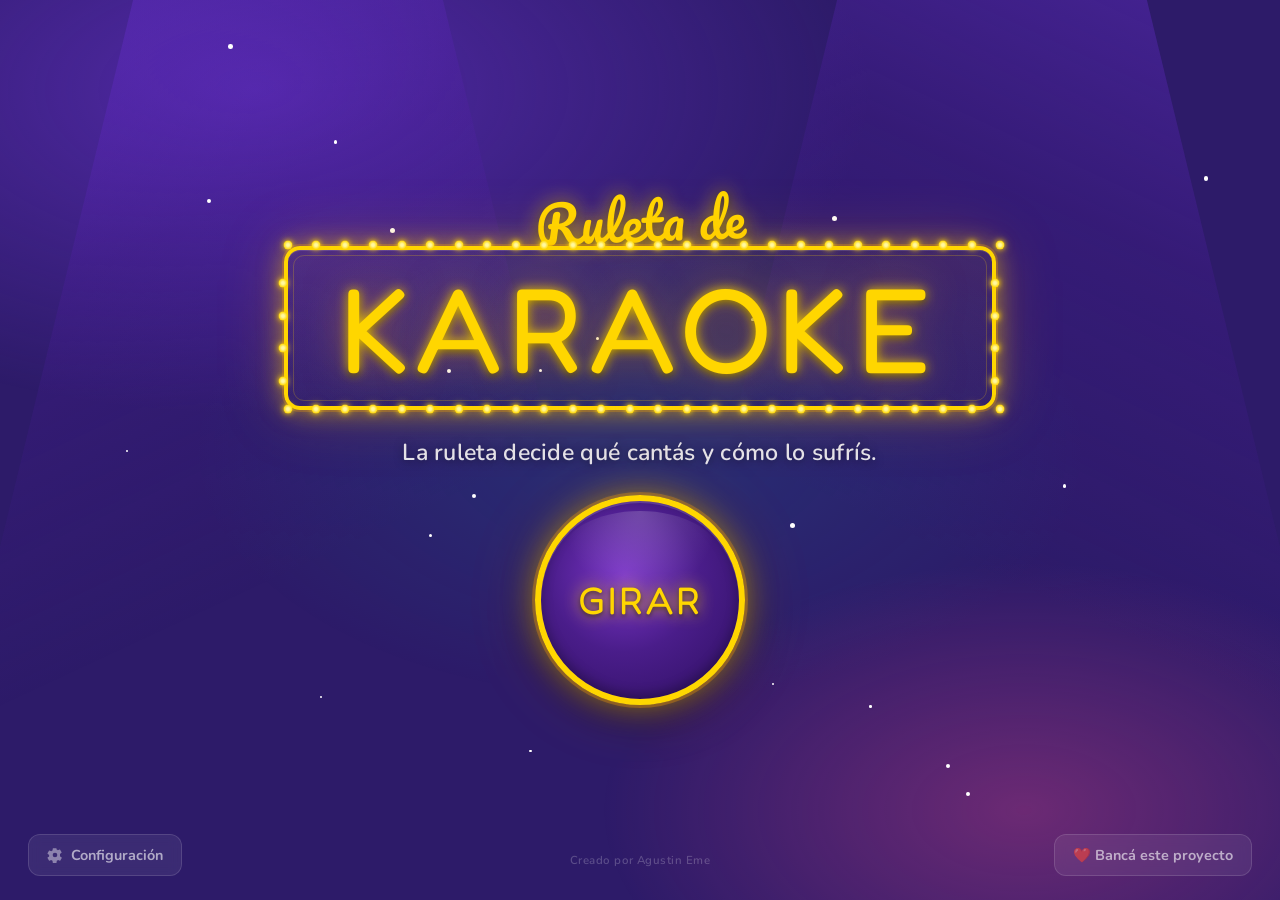
==== commit bc339f59: "Remove 'robot defectuoso' challenge; replace retry button with open-in-YouTube on embed error" ====
--- a/index.html
+++ b/index.html
@@ -179,7 +179,7 @@
         <div class="yt-error-text" id="pv2-error-text">No se pudo cargar el video.</div>
         <div class="yt-error-note">Este video tiene restricciones de reproducción.</div>
         <div class="yt-error-actions">
-          <button class="btn-reload-yt" id="pv2-btn-reload">↩ Reintentar</button>
+          <button class="btn-reload-yt" id="pv2-btn-reload">▶ Abrir en YouTube</button>
           <button class="btn-change"    id="pv2-btn-skip">🔄 Otra canción</button>
         </div>
         <button class="btn-show-log" id="pv2-btn-show-log">📋 Ver log</button>
